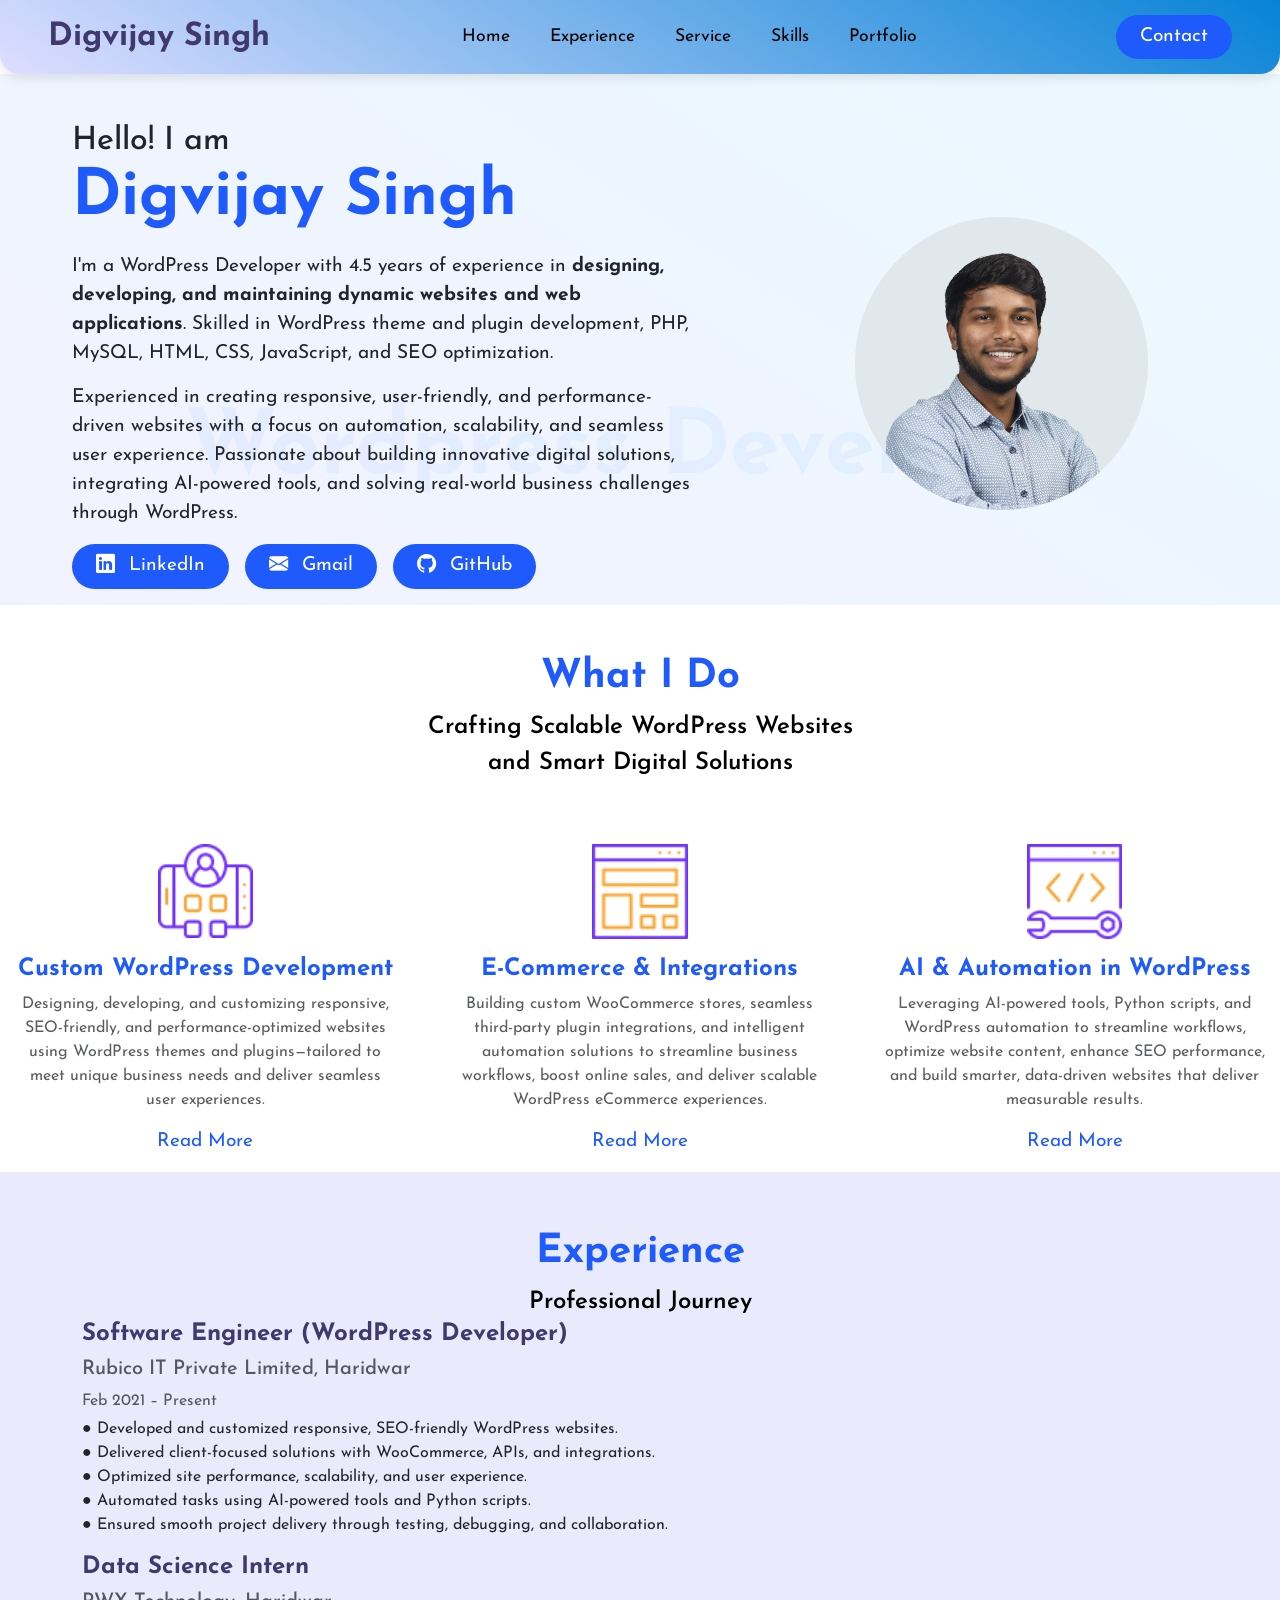
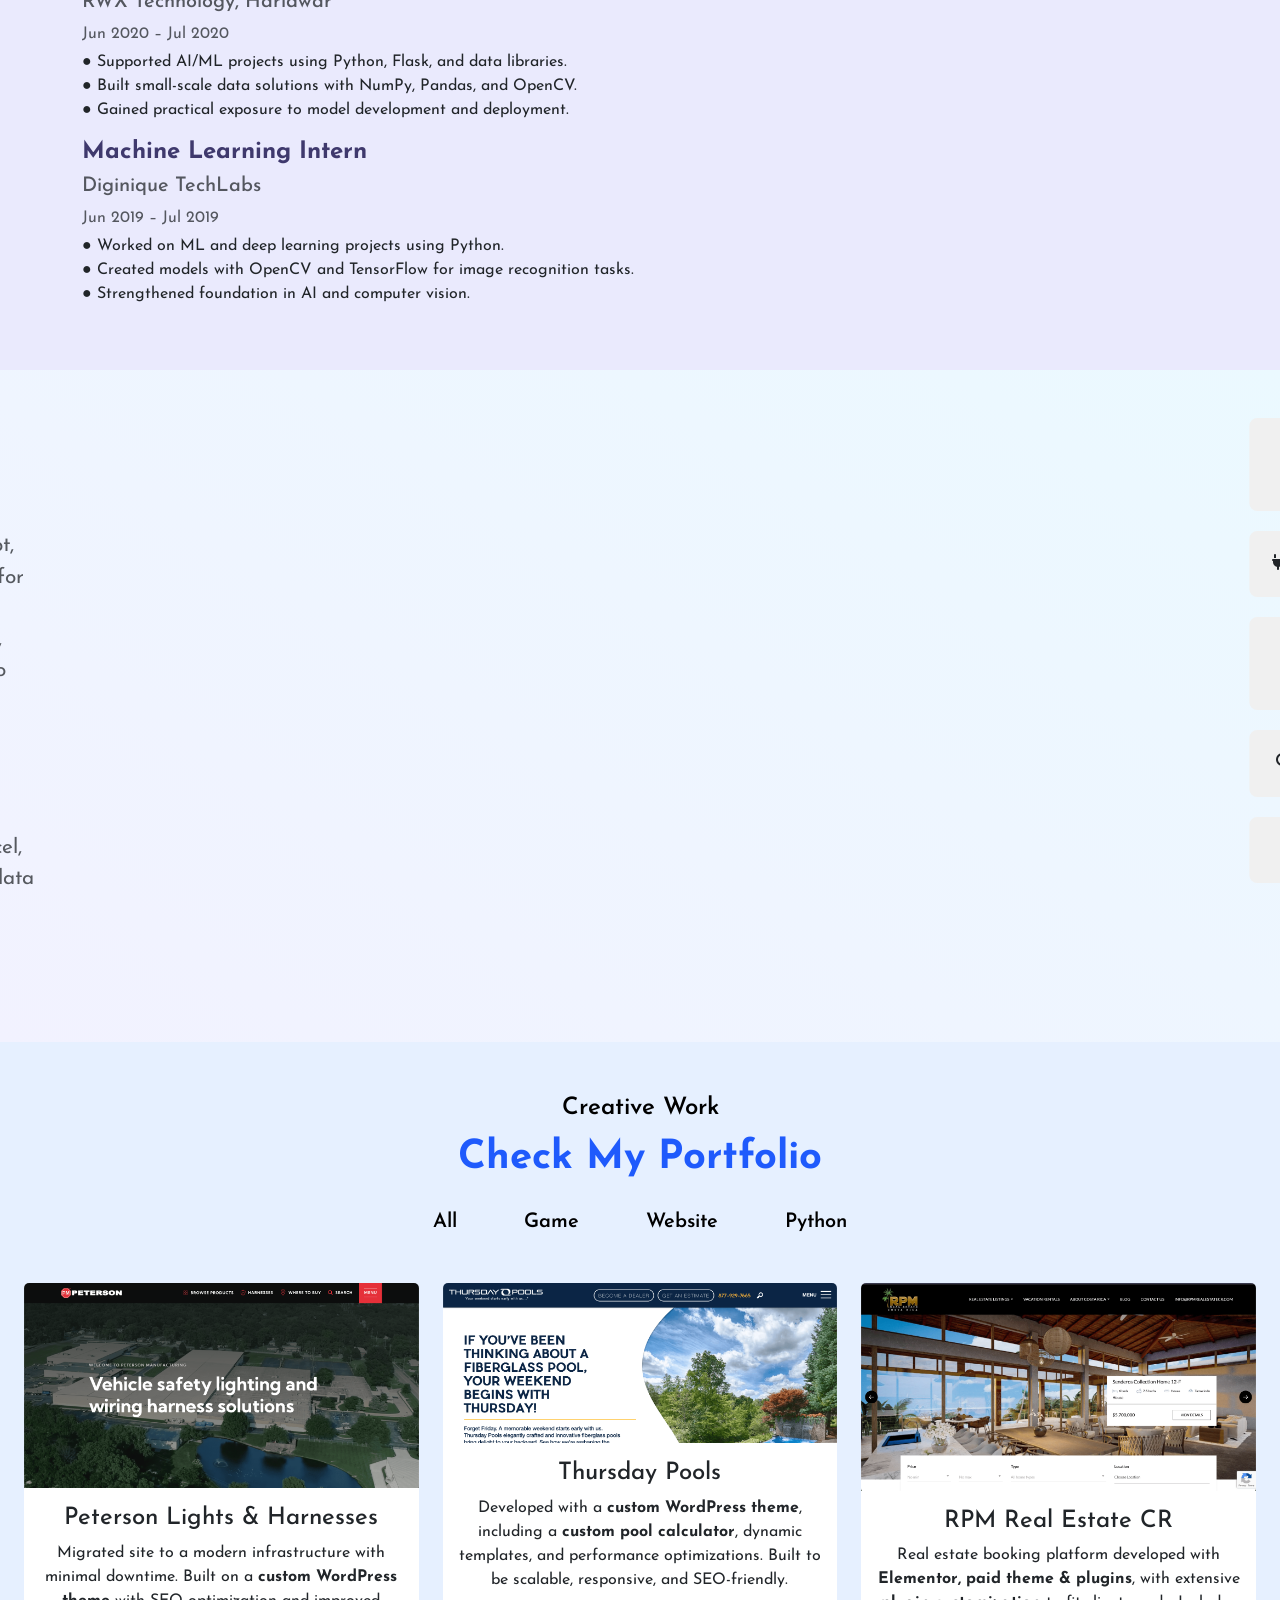
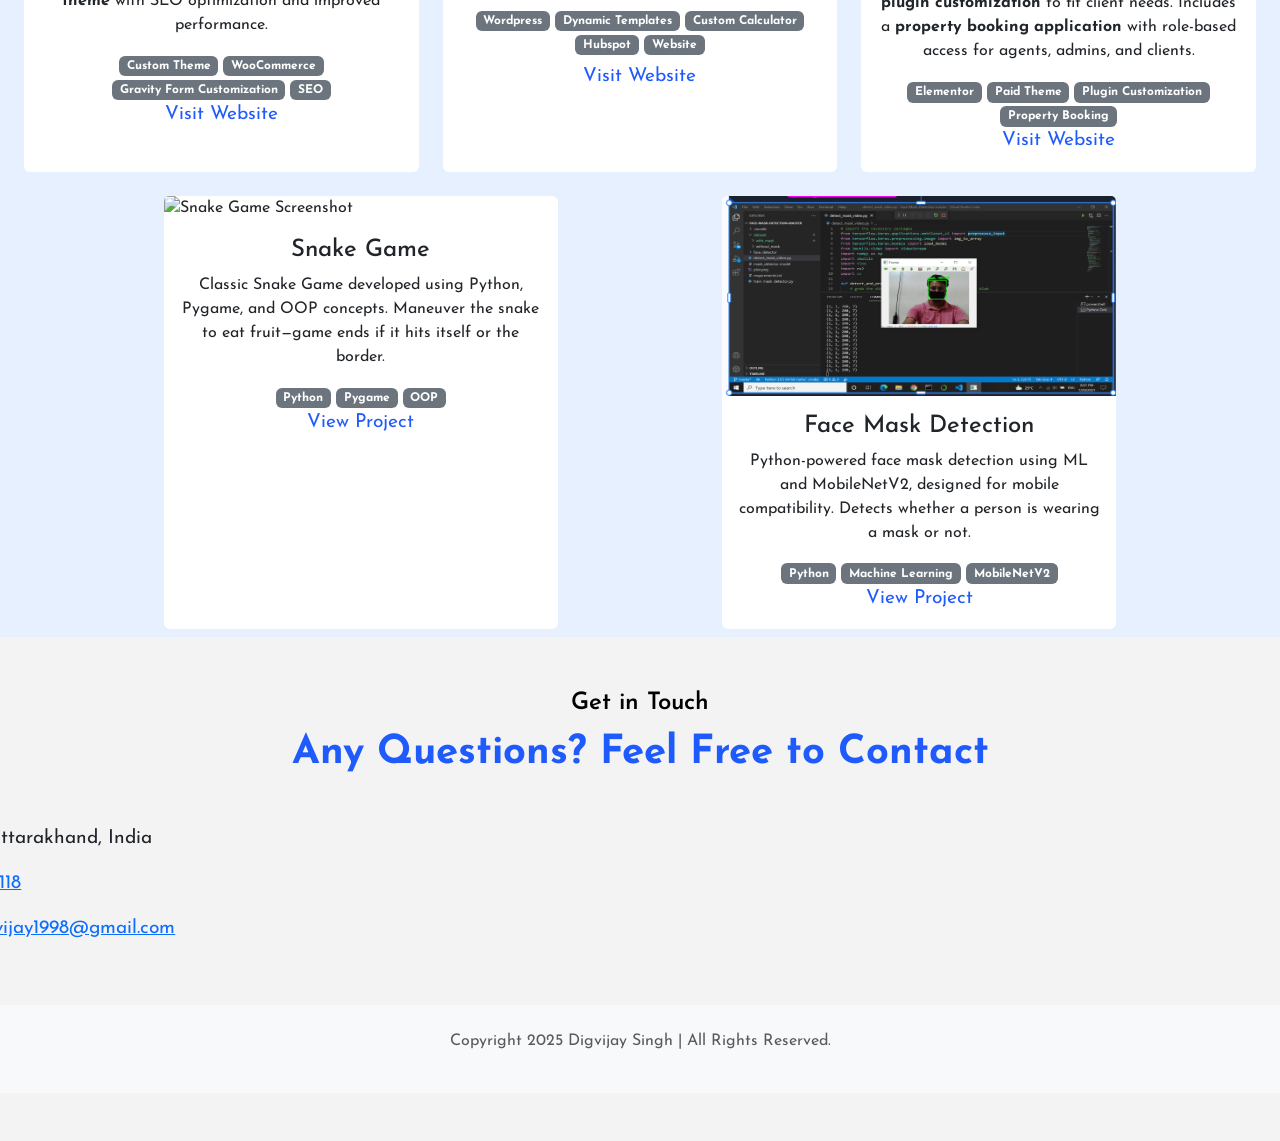
==== index.html @ 60940425 "update the portfolio" ====
<!DOCTYPE html>
<html lang="en">
  <head>
    <meta charset="UTF-8" />
    <meta http-equiv="X-UA-Compatible" content="IE=edge" />
    <meta name="viewport" content="width=device-width, initial-scale=1.0" />
    <title>Personal Portfolio - Digvijay Singh</title>

    <!-- bootstrap css cdn link  -->
    <link
      href="https://cdn.jsdelivr.net/npm/bootstrap@5.2.3/dist/css/bootstrap.min.css"
      rel="stylesheet"
      integrity="sha384-rbsA2VBKQhggwzxH7pPCaAqO46MgnOM80zW1RWuH61DGLwZJEdK2Kadq2F9CUG65"
      crossorigin="anonymous"
    />
    <link rel="stylesheet" href="https://cdnjs.cloudflare.com/ajax/libs/font-awesome/6.4.0/css/all.min.css">


    <!-- custom css file -->
    <link rel="stylesheet" href="css/style.css" />

    <!-- google font link -->
    <link rel="preconnect" href="https://fonts.googleapis.com" />
    <link rel="preconnect" href="https://fonts.gstatic.com" crossorigin />
    <link
      href="https://fonts.googleapis.com/css2?family=Josefin+Sans:wght@300;400;500;600;700&display=swap"
      rel="stylesheet"
    />

    <!-- bootstrap icon cdn link  -->
    <link
      rel="stylesheet"
      href="https://cdn.jsdelivr.net/npm/bootstrap-icons@1.10.4/font/bootstrap-icons.css"
    />

    <!-- for adding animation to website we have use AOS library 
    AOS Library css file cdn link -->
    <link rel="stylesheet" href="https://unpkg.com/aos@next/dist/aos.css" />

    <!-- jquery cdn link  -->
    <script src="https://ajax.googleapis.com/ajax/libs/jquery/3.6.4/jquery.min.js"></script>
  </head>
  <body>
    <!-- navbar starts -->
    <nav id="navbar-top" class="navbar navbar-expand-lg sticky-top rounded-navbar"
    style="background: linear-gradient(33deg, rgba(222, 222, 255, 1) 0%, rgb(7, 131, 214) 100%);
    border-bottom-left-radius: 20px; border-bottom-right-radius: 20px;
    box-shadow: 0 4px 12px rgba(0,0,0,0.1);">
      <div class="container-fluid px-5">
        <a class="navbar-brand fw-bold fs-2" href="#" style="color: #3f396d"
          >Digvijay Singh
          </a
        >
        <button
          class="nav-menu d-md-none"
          type="button"
          data-bs-toggle="collapse"
          data-bs-target="#navbarNav"
        >
          <i class="bi bi-menu-button-fill"></i>
        </button>
        <div
          class="collapse navbar-collapse justify-content-center"
          id="navbarNav"
        >
          <ul class="navbar-nav gap-4" style="font-size: 1.1rem">
            <li class="nav-item">
              <a class="nav-link" aria-current="page" href="#">Home</a>
            </li>
            <li class="nav-item">
              <a class="nav-link" href="#experience">Experience</a>
            </li>
            <li class="nav-item">
              <a class="nav-link" href="#service">Service</a>
            </li>
            <li class="nav-item">
              <a class="nav-link" href="#about">Skills</a>
            </li>
            <li class="nav-item">
              <a class="nav-link" href="#portfolio">Portfolio</a>
            </li>
            
            
          </ul>
        </div>
        <button class="c-btn ms-4 py-2 px-4 rounded-pill d-none d-md-block">  <a href="#contact" style="color: #fff; text-decoration: none;">Contact</a></button>
        

      </div>
    </nav>
    <!-- navbar ends here -->

    
    <!-- home section start  here -->

<section class="home pt-5 pb-0 position-relative" id="home">
  <!-- Watermark -->
  <div class="watermark">Wordpress Developer</div>

  <div class="row justify-content-evenly align-items-center position-relative" style="z-index: 1;">
    
    <!-- LEFT SIDE: TEXT -->
    <div class="col-10 col-md-6 text-center text-md-start" data-aos="fade-right">
      <h2>
        Hello! I am <br /><span class="c-orange">Digvijay Singh</span>
      </h2>
      <p>
        I'm a WordPress Developer with 4.5 years of experience in <b>designing, developing, and maintaining dynamic websites and web applications</b>. Skilled in WordPress theme and plugin development, PHP, MySQL, HTML, CSS, JavaScript, and SEO optimization.
      </p>
      <p>
       Experienced in creating responsive, user-friendly, and performance-driven websites with a focus on automation, scalability, and seamless user experience. Passionate about building innovative digital solutions, integrating AI-powered tools, and solving real-world business challenges through WordPress.
      </p>

      <!-- Buttons: LinkedIn, Gmail, GitHub -->
      <div class="d-flex gap-3 flex-wrap mt-3 mb-3">
        <a href="http://linkedin.com/in/digvijay~singh" target="_blank" class="c-btn h-btn py-2 px-4 rounded-pill" style="text-decoration: none; color: #fff;">
          <i class="bi bi-linkedin me-2"></i> LinkedIn
        </a>
        <a href="mailto:digvijay.digvijay1998@gmail.com" class="c-btn h-btn py-2 px-4 rounded-pill" style="text-decoration: none; color: #fff;">
          <i class="bi bi-envelope-fill me-2"></i> Gmail
        </a>
        <a href="http://github.com/singhdigvijay99" target="_blank" class="c-btn h-btn py-2 px-4 rounded-pill" style="text-decoration: none; color: #fff;">
          <i class="bi bi-github me-2"></i> GitHub
        </a>
      </div>
    </div>

    <!-- RIGHT SIDE: PHOTO -->
    <div class="col-10 col-md-4 text-center" data-aos="fade-left">
      <img src="images/digvijaysingh.jpg" class="img-fluid" alt="Profile Image" style="max-height: 400px;" />
    </div>
    
  </div>
</section>


    <!-- home section ends here -->

    <!-- expertise section starts -->
    <section class="expertise mt-5" id="service" style="scroll-margin-top: 100px;">
      <div class="heading text-center">
        <h3>What I Do</h3>
        <small>
          Crafting Scalable WordPress Websites <br />
          and Smart Digital Solutions 
        </small>
      </div>
      <div class="row justify-content-evenly mt-5">
        <div class="col-10 col-md-4" data-aos="fade-up">
          <div class="service-card">
            <div class="img">
              <img
                src="images/service-icon1.png"
                class="w-25 img-fluid img"
                alt=""
              />
            </div>
            <div class="content mt-3">
              <h4>Custom WordPress Development</h4>
              <p class="text-muted">
               Designing, developing, and customizing responsive, SEO-friendly, and performance-optimized websites using WordPress themes and plugins—tailored to meet unique business needs and deliver seamless user experiences.
              </p>
              <a href="" class="link">Read More</a>
            </div>
          </div>
        </div>
        <div class="col-md-4 col-10" data-aos="fade-up">
          <div class="service-card">
            <div class="img">
              <img
                src="images/service-icon2.png"
                class="w-25 img-fluid img"
                alt=""
              />
            </div>
            <div class="content mt-3">
              <h4>E-Commerce & Integrations</h4>
              <p class="text-muted">
                Building custom WooCommerce stores, seamless third-party plugin integrations, and intelligent automation solutions to streamline business workflows, boost online sales, and deliver scalable WordPress eCommerce experiences.
              </p>
              <a href="" class="link">Read More</a>
            </div>
          </div>
        </div>
        <div class="col-md-4 col-10" data-aos="fade-up">
          <div class="service-card">
            <div class="img">
              <img
                src="images/service-icon3.png"
                class="w-25 img-fluid img"
                alt=""
              />
            </div>
            <div class="content mt-3">
              <h4>AI & Automation in WordPress</h4>
              <p class="text-muted">
               Leveraging AI-powered tools, Python scripts, and WordPress automation to streamline workflows, optimize website content, enhance SEO performance, and build smarter, data-driven websites that deliver measurable results.
              </p>
              <a href="" class="link">Read More</a>
            </div>
          </div>
        </div>
      </div>
    </section>
    <!-- expertise section ends here -->

    <!-- experience section starts -->
<section class="experience py-5" id="experience">
  <div class="heading text-center">
    <h3>Experience</h3>
    <small>Professional Journey</small>
  </div>
  <div class="container" data-aos="fade-right">
      <h4 class="fw-bold" style="color: #3f396d;">Software Engineer (WordPress Developer)</h4>
      <h5 class="text-muted">Rubico IT Private Limited, Haridwar</h5>
      <p class="text-muted mb-1">Feb 2021 – Present</p>
      <p>
        ● Developed and customized responsive, SEO-friendly WordPress websites.<br/>
        ● Delivered client-focused solutions with WooCommerce, APIs, and integrations.<br/>
        ● Optimized site performance, scalability, and user experience.<br/>
        ● Automated tasks using AI-powered tools and Python scripts.<br/>
        ● Ensured smooth project delivery through testing, debugging, and collaboration.
      </p>
  </div>
    <!-- Data Science Internship -->
  <div class="container" data-aos="fade-right">
    <h4 class="fw-bold" style="color: #3f396d;">Data Science Intern</h4>
    <h5 class="text-muted">RWX Technology, Haridwar</h5>
    <p class="text-muted mb-1">Jun 2020 – Jul 2020</p>
    <p>
      ● Supported AI/ML projects using Python, Flask, and data libraries.<br/>
      ● Built small-scale data solutions with NumPy, Pandas, and OpenCV.<br/>
      ● Gained practical exposure to model development and deployment.
    </p>
  </div>

  <!-- Machine Learning Internship -->
  <div class="container" data-aos="fade-right">
    <h4 class="fw-bold" style="color: #3f396d;">Machine Learning Intern</h4>
    <h5 class="text-muted">Diginique TechLabs</h5>
    <p class="text-muted mb-1">Jun 2019 – Jul 2019</p>
    <p>
      ● Worked on ML and deep learning projects using Python.<br/>
      ● Created models with OpenCV and TensorFlow for image recognition tasks.<br/>
      ● Strengthened foundation in AI and computer vision.
    </p>
  </div>

  
</section>
<!-- experience section ends -->


    <!-- skill section starts -->
<section class="skill pt-5" id="about">

  <style>
    .skill-box {
      background-color: #f0f0f0;
      border-radius: 8px;
      padding: 20px;
      text-align: center;
      margin-bottom: 20px;
      transition: 0.3s ease-in-out;
      cursor: pointer;
    }
    .skill-box:hover {
      background-color: #3f396d;
      color: #fff;
      transform: scale(1.05);
    }
    .skill-text {
      font-weight: 600;
      font-size: 1.1rem;
    }
  </style>
  <div class="row justify-content-evenly align-items-center flex-row-reverse">
    <div class="col-10 col-md-5 skill-with-progress" data-aos="slide-left">
      <div class="row justify-content-evenly">
        <div class="col-10 col-md-5 skill-box">
          <i class="fab fa-wordpress skill-icon"></i> <span class="skill-text">WordPress Development</span>
        </div>
        <div class="col-10 col-md-5 skill-box">
          <i class="fas fa-paint-brush skill-icon"></i> <span class="skill-text">Custom Theme Development</span>
        </div>
        <div class="col-10 col-md-5 skill-box">
          <i class="fas fa-plug skill-icon"></i> <span class="skill-text">Plugin Development</span>
        </div>
        <div class="col-10 col-md-5 skill-box">
          <i class="fas fa-shopping-cart skill-icon"></i> <span class="skill-text">WooCommerce</span>
        </div>
        <div class="col-10 col-md-5 skill-box">
          <i class="fas fa-cogs skill-icon"></i> <span class="skill-text">ACF (Advanced Custom Fields)</span>
        </div>
        <div class="col-10 col-md-5 skill-box">
          <i class="fas fa-link skill-icon"></i> <span class="skill-text">REST API Integrations</span>
        </div>
        <div class="col-10 col-md-5 skill-box">
          <i class="fas fa-search skill-icon"></i> <span class="skill-text">SEO Optimization</span>
        </div>
        <div class="col-10 col-md-5 skill-box">
          <i class="fas fa-database skill-icon"></i> <span class="skill-text">PHP & MySQL</span>
        </div>
        <div class="col-10 col-md-5 skill-box">
          <i class="fab fa-python skill-icon"></i> <span class="skill-text">Python</span>
        </div>
        <div class="col-10 col-md-5 skill-box">
          <i class="fas fa-chart-line skill-icon"></i> <span class="skill-text">Figma, Canva</span>
        </div>
        <div class="col-10 col-md-5 skill-box">
          <i class="fas fa-pencil-ruler skill-icon"></i> <span class="skill-text">Data Analytics (Pandas, NumPy, Excel, Matplotlib)</span>
        </div>
      </div>
    </div>

    <div class="col-10 col-md-5 skill-detail" data-aos="slide-right">
      <div class="heading mt-5 mt-md-3">
        <h3>My Skills</h3>
        <small>Core WordPress Development</small>
        <p class="text-muted">
          Experienced in WordPress, PHP, MySQL, JavaScript, WooCommerce, and Custom Theme Development for building scalable, responsive, and SEO-friendly websites. Skilled in Advanced Custom Fields (ACF), REST API integrations, and plugin customization to deliver tailored client solutions.
        </p>
        <small>Python & Data Analytics</small>
        <p class="text-muted">
           Have good knowledge of Python with practical exposure from internships and projects. Currently learning Data Analytics using Pandas, NumPy, Excel, and Matplotlib, with growing interest in applying data insights to digital solutions.
        </p>
        <button class="c-btn h-btn mt-3 py-3 px-5 rounded-pill" style="margin-bottom: 20px;">
          <a
            href="resume.pdf"
            download="Digvijay_Singh_Resume"
            style="text-decoration: none; color: #fff;"
            >Download CV</a
          >
        </button>
      </div>
    </div>
  </div>
</section>
<!-- skill section end here -->



    <!-- portfolio section starts here -->
    <section class="portfolio" id="portfolio" style="scroll-margin-top: 100px;">

      <div class="heading text-center pt-5">
        <small>Creative Work</small>
        <h3>Check My Portfolio</h3>
      </div>

      <div id="myBtnContainer" class="text-center mt-4">
        <!-- here we will create custom attribute using data- for filtering -->
        <button class="filter-item" data-filter="all">All</button>
        <button class="filter-item" data-filter="game">Game</button>
        <button class="filter-item" data-filter="website">Website</button>
        <button class="filter-item" data-filter="python">Python</button>
      </div>
      <div class="portfolio-body">
        <div class="row justify-content-evenly px-4">
          <div class="post col-md-4 website col-10 mt-3 mt-md-0" data-aos="fade-up">
            <div class="card">
              <img src="images/peterson.png" class="card-img-top" alt="Peterson Lights & Harnesses" />
              <div class="card-body text-center">
                <h4 class="card-title">Peterson Lights & Harnesses</h4>
                <p class="card-text">Migrated site to a modern infrastructure with minimal downtime. Built on a <strong>custom WordPress theme</strong> with SEO optimization and improved performance.</p>
                <span class="badge bg-secondary">Custom Theme</span>
                <span class="badge bg-secondary">WooCommerce</span>
                <span class="badge bg-secondary">Gravity Form Customization</span>
                <span class="badge bg-secondary">SEO</span><br />
                <a href="https://petersonlightsandharnesses.com/" target="_blank" class="read-more-btn link">Visit Website</a>
              </div>
            </div>
          </div>
          <div class="post col-md-4 website all col-10 mt-3 mt-md-0" data-aos="fade-up">
            <div class="card">
              <img
                src="images/thursdaypools.png"
                class="card-img-top"
                alt="..."
              />
              <div class="card-body text-center">
                <h4 class="card-title">Thursday Pools</h4>
                <p class="card-text">  Developed with a <strong>custom WordPress theme</strong>, including a 
                <strong>custom pool calculator</strong>, dynamic templates, and performance optimizations. 
                Built to be scalable, responsive, and SEO-friendly.</p>
                <span class="badge bg-secondary badge-pill">Wordpress</span>
                <span class="badge bg-secondary badge-pill">Dynamic Templates</span>
                <span class="badge bg-secondary badge-pill">Custom Calculator</span>
                <span class="badge bg-secondary badge-pill">Hubspot</span>
                <span class="badge bg-secondary badge-pill mb-2">Website</span><br />
                <a href="https://thursdaypools.com/" target="_blank" class="read-more-btn link">Visit Website</a>
              </div>
            </div>
          </div>
          
          <div class="post col-md-4 website col-10 mt-3 mt-md-0" data-aos="fade-up">
            <div class="card">
              <img src="./images/rpm.png" class="card-img-top" alt="RPM Real Estate CR" />
              <div class="card-body text-center">
                <h4 class="card-title">RPM Real Estate CR</h4>
                <p class="card-text">
                  Real estate booking platform developed with <strong>Elementor, paid theme & plugins</strong>, 
                  with extensive <strong>plugin customization</strong> to fit client needs. 
                  Includes a <strong>property booking application</strong> with role-based access for agents, admins, and clients.
                </p>
                <span class="badge bg-secondary">Elementor</span>
                <span class="badge bg-secondary">Paid Theme</span>
                <span class="badge bg-secondary">Plugin Customization</span>
                <span class="badge bg-secondary">Property Booking</span><br />
                <a href="https://rpmrealestatecr.com/" target="_blank" class="read-more-btn link">Visit Website</a>
              </div>
            </div>
          </div>
        </div>
        <div class="row justify-content-evenly mt-4 px-4">
          <!-- Snake Game -->
          <div class="post col-md-4 game python col-10 mt-3 mt-md-0 mb-2" data-aos="fade-up">
            <div class="card">
              <img src="https://user-images.githubusercontent.com/760933/95654304-993aa000-0ad5-11eb-8bc7-b7bc9820eb5e.gif" class="card-img-top" alt="Snake Game Screenshot" />
              <div class="card-body text-center">
                <h4 class="card-title">Snake Game</h4>
                <p class="card-text">
                  Classic Snake Game developed using Python, Pygame, and OOP concepts. Maneuver the snake to eat fruit—game ends if it hits itself or the border.
                </p>
                <span class="badge bg-secondary">Python</span>
                <span class="badge bg-secondary">Pygame</span>
                <span class="badge bg-secondary">OOP</span><br />
                <a href="https://github.com/singhdigvijay99/SnakegamePython/" target="_blank" class="read-more-btn link">View Project</a>
              </div>
            </div>
          </div>

          <!-- Face Mask Detection -->
          <div class="post col-md-4 python col-10 mt-3 mt-md-0 mb-2" data-aos="fade-up">
            <div class="card">
              <img src="./images/face-mask-detection.png" class="card-img-top" alt="Face Mask Detection Screenshot" />
              <div class="card-body text-center">
                <h4 class="card-title">Face Mask Detection</h4>
                <p class="card-text">
                  Python-powered face mask detection using ML and MobileNetV2, designed for mobile compatibility. Detects whether a person is wearing a mask or not.
                </p>
                <span class="badge bg-secondary">Python</span>
                <span class="badge bg-secondary">Machine Learning</span>
                <span class="badge bg-secondary">MobileNetV2</span><br />
                <a href="https://github.com/singhdigvijay99/face-mask-detection" target="_blank" class="read-more-btn link">View Project</a>
              </div>
            </div>
          </div>
        </div>
      </div>
      
    </section>
    <!-- portfolio section ends here -->

    <!-- contact section starts -->
    <section class="contact py-5" id="contact">
      <div class="heading text-center">
        <small>Get in Touch</small>
        <h3>Any Questions? Feel Free to Contact</h3>
      </div>
      <div class="row justify-content-evenly mt-5">
        <div class="col-md-5 col-10 contact-details" data-aos="slide-right">
          <div class="row justify-content-evenly">
            <div class="col-1">
              <i class="bi bi-geo-alt-fill"></i>
            </div>
            <div class="col-11">
              <p>Dehradun,Uttarakhand, India</p>
            </div>
          </div>
          <div class="row justify-content-evenly">
            <div class="col-1">
              <i class="bi bi-telephone-fill"></i>
            </div>
            <div class="col-11">
              <p><a href="tel:7454940118">+91-7454940118</a></p>
            </div>
          </div>
          <div class="row justify-content-evenly">
            <div class="col-1">
              <i class="bi bi-send-fill"></i>
            </div>
            <div class="col-11">
              <p><a href="mailto:digvijay.digvijay1998@gmail.com">digvijay.digvijay1998@gmail.com</a></p>
            </div>
          </div>
          <div class="row justify-content-evenly">
            <div class="col-1">
              <i class="bi bi-globe-americas"></i>
            </div>
            <div class="col-11">
              <p><a href="https://singhdigvijay99.github.io/portfolio/" class="link">Website</a></p>
            </div>
          </div>
        </div>
      
  
    <!-- contact section ends here -->

  
    <!-- footer section starts  -->
    <footer class="text-center text-muted py-4" style="background-color: #f8f9fa;">
      <p>Copyright 2025 Digvijay Singh | All Rights Reserved.</p>
    </footer>
    <!-- footer section ends here -->

      <!-- bootstrap javascript cdn link  -->
    <script
      src="https://cdn.jsdelivr.net/npm/bootstrap@5.2.3/dist/js/bootstrap.bundle.min.js"
      integrity="sha384-kenU1KFdBIe4zVF0s0G1M5b4hcpxyD9F7jL+jjXkk+Q2h455rYXK/7HAuoJl+0I4"
      crossorigin="anonymous"
    ></script>

    <!-- AOS library javascript link  -->
    <script src="https://unpkg.com/aos@next/dist/aos.js"></script>
    <script>
      // initializing AOS library
      AOS.init({
        duration: 1000,
        offset: 50,
      });
    </script>
    <!-- custom js file linking -->
    <script src="js/script.js"></script>
    
  </body>
</html>
---- css/style.css ----
/* appling google font over the website  */
body{
    font-family: 'Josefin Sans', sans-serif;
    font-weight: 400;
}
/* styling menu icon */
.nav-menu{
    border: none;
    background-color: #fff;
    font-size: 1.5rem;
    color: #1f5afc;
}
/* styling navbar links  */
.navbar-nav a{
    color: black;
    position: relative;
}
.navbar-nav a:hover{
    color: #1f5afc;
}
.navbar-nav a:after {    
    background: none repeat scroll 0 0 transparent;
    bottom: 0;
    content: "";
    display: block;
    height: 2px;
    left: 50%;
    top: 35px;
    position: absolute;
    background: #1f5afc;
    transition: width 0.3s ease 0s, left 0.3s ease 0s;
    width: 0;
  }
.navbar-nav a:hover:after { 
    width: 100%; 
    left: 0; 
  }
  /* styling contact btn  */
.c-btn{
    border: none;
    background: #1f5afc;
    color: #fff;
    font-size: 1.2rem;
}
/* styling home section starts */
.home {
  background: linear-gradient(33deg, rgba(242,242,255,1) 0%, rgba(235,249,255,1) 100%);
  padding: 30px 0px 10px 0px;
}
.home img {
  animation: floatimg 4s ease-in-out infinite;
  max-height: 400px; /* control image size */
  object-fit: contain;
}

.c-orange{
    color: #1f5afc;
    font-weight: 700;
    font-size: 4rem;
}
.home p{
    width: fit-content;
    margin-top: 1rem;
    font-size: 1.2rem;
}
.h-btn:hover{
    background: #1f5afc;
    color: #fff;
    transform: translateY(-20px);
    transition-duration: 1s;
}
.link{
    text-decoration: none;
    font-size: 1.2rem;
    color: #1f5afc;
    position: relative;
}
.link::after{
    content: '';
    position: absolute;
    width: 100%;
    transform: scaleX(0);
    height: 2px;
    bottom: 0;
    left: 0;
    top: 20px;
    background-color: #1f5afc;
    transform-origin: bottom right;
    transition: transform 0.25s ease-out;
}
.link:hover{
    color: #1f5afc;
}
.link:hover::after{
    transform: scaleX(1);
    transform-origin: bottom left;
}
/* adding animation to home section image  */
.home img{
    animation: floatimg 4s ease-in-out infinite;
}

@keyframes floatimg {
    0%{
        transform: translateX(0);
    }
    50%{
        transform: translateX(-24px);
    }
    100%{
        transform: translateX(0);
    }
}

/* expertise section starts */
.heading small{
    color: black;
    font-size: 1.5rem;
    font-weight: 600;
}
.heading h3{
    margin-top: 0.5rem;
    color: #1f5afc;
    font-size: 2.5rem;
    font-weight: 700;
}
.expertise h4{
    color: #1f5afc;
    font-weight: 700;
}
.expertise a{
    text-decoration: none;
    color: #1f5afc;
}
.expertise a:hover{
    color: #1f5afc;
}
.expertise .service-card{
    text-align: center;
    padding: 15px 15px;
    border-radius: 0.7rem;
    display: flex; /* new */
    flex-direction: column; /* new */
    justify-content: space-between; /* new */
    height: 100%; /* new */
}

/* skill section starts */
.skill {
    background: linear-gradient(33deg, rgba(242,242,255,1) 0%, rgba(235,249,255,1) 100%);
}
.progress-card{
    padding: 12% 10% 10% 15%;
    background-color: #fff;
    text-align: center;
    border-radius: 10%;
    display: flex; /* new */
    flex-direction: column; /* new */
    justify-content: space-between; /* new */
    height: 100%; /* new */
}
.progress-card:hover{
    transform: scale(1.1,1.1);
    transition-duration: 0.6s;
}
.circular-progress{
    position: relative;
    height: 130px;
    width: 130px;
    border-radius: 50%;
    background: conic-gradient(#1f5afc 3.6deg, #ededed 0deg);
    display: flex;
    align-items: center;
    justify-content: center;
}
.circular-progress::before{
    content: "";
    position: absolute;
    height: 120px;
    width: 120px;
    border-radius: 50%;
    background-color: #fff;
}
.progress-value{
    position: relative;
    font-size: 1.5rem;
    font-weight: 600;
}
.html-progress{
    color: #1f5afc;
}
.javascript-progress{
    color: #1f5afc;
}
.php-progress{
    color: #20c997;
}
.reactjs-progress{
    color: #1f5afc;
}
.text{
    font-size: 1.2rem;
    font-weight: 500;
}
.heading p{
    font-size: 1.3rem;
}

/* portfolio section starts */
#myBtnContainer{
    margin-bottom: 45px;
}
#myBtnContainer button{
  border: none;
  color: black;
  background: transparent;
  font-size: 20px;
  font-weight: 600;
  cursor: pointer;   
  display: inline-block;
  margin: 0 25px;
}
#myBtnContainer button:hover{
    color: #1f5afc;
}

#myBtnContainer button:focus{
    outline: none;
}
.post .content h4{
    font-size: 1rem;
    font-weight: 700;
}
.post .card{
    border: none;
    display: flex; /* new */
    flex-direction: column; /* new */
    justify-content: space-between; /* new */
    height: 100%; /* new */
}

/* testimonial section starts */


/* contact section starts */
.contact{
    background-color: #f3f3f3;
}
.contact-details i{
    font-size: 1.5rem;
    color: #1f5afc;
}
.contact-details p{
    font-size: 1.2rem;
    margin-left: 1rem;
}
.contact-form .form-control:focus{
    box-shadow: none;
    border: 1px solid #1f5afc;
}
.contact-form .form-control{
    padding: 10px 10px;
    width: 80%;
}

/* footer section starts */
footer{
    background-color: #211e39;
}

footer .link-group a{
    margin-left: 10px;
    margin-right: 10px;
    text-decoration: none;
    color: #6c757d;
    font-size: 1.1rem;
    margin-top: 1rem;
}
footer .link-group a:hover{
    color: #1f5afc;
}
.social-links button{
    border: none;
    margin-right: 1rem;
    font-size: 1.2rem;
    background-color: #fff;
    padding: 14px 15px 10px 15px;
}
.social-links .dribble{
    color: #f33a7e;
}
.social-links button:hover{
    color: #fff;
    transform: translateY(-20px);
    transition-duration: 1s;
}
.social-links .dribble:hover{
    background-color: #f33a7e;
}
.social-links .whatsapp{
    color: #25D366;
}
.social-links .whatsapp:hover{
    background-color: #25D366;
}
.social-links .behance{
    color: #255afc;
}
.social-links .behance:hover{
    background-color: #255afc;
}

/* styling back to top button */

body {
  overflow-x: hidden;
}
#about {
  scroll-margin-top: 100px; /* Adjust this value if needed */
}
.custom-navbar {
  background-color: #1f5afc;
}
.experience {
  background-color: #eaeafd; /* You can change this shade */
}
/* Light backgrounds for key sections */

.portfolio {
  background-color: #e6f0ff; /* Light sky blue */
}
html {
  scroll-padding-top: 70px;
}

.watermark {
  position: fixed;
  top: 50%;
  left: 50%;
  transform: translate(-50%, -50%);
  font-size: 90px;
  color: rgba(0, 123, 255, 0.05); /* Light blue for watermark effect */
  font-weight: bold;
  white-space: nowrap;
  pointer-events: none;
  z-index: 0;
  user-select: none;
}

/* =========================
   Responsive Adjustments
========================= */
@media (max-width: 991px) {
  .post .card,
  .expertise .service-card,
  .progress-card {
    height: auto;
  }
}

@media (max-width: 576px) {
  .post .card,
  .expertise .service-card,
  .progress-card {
    height: auto;
  }
}
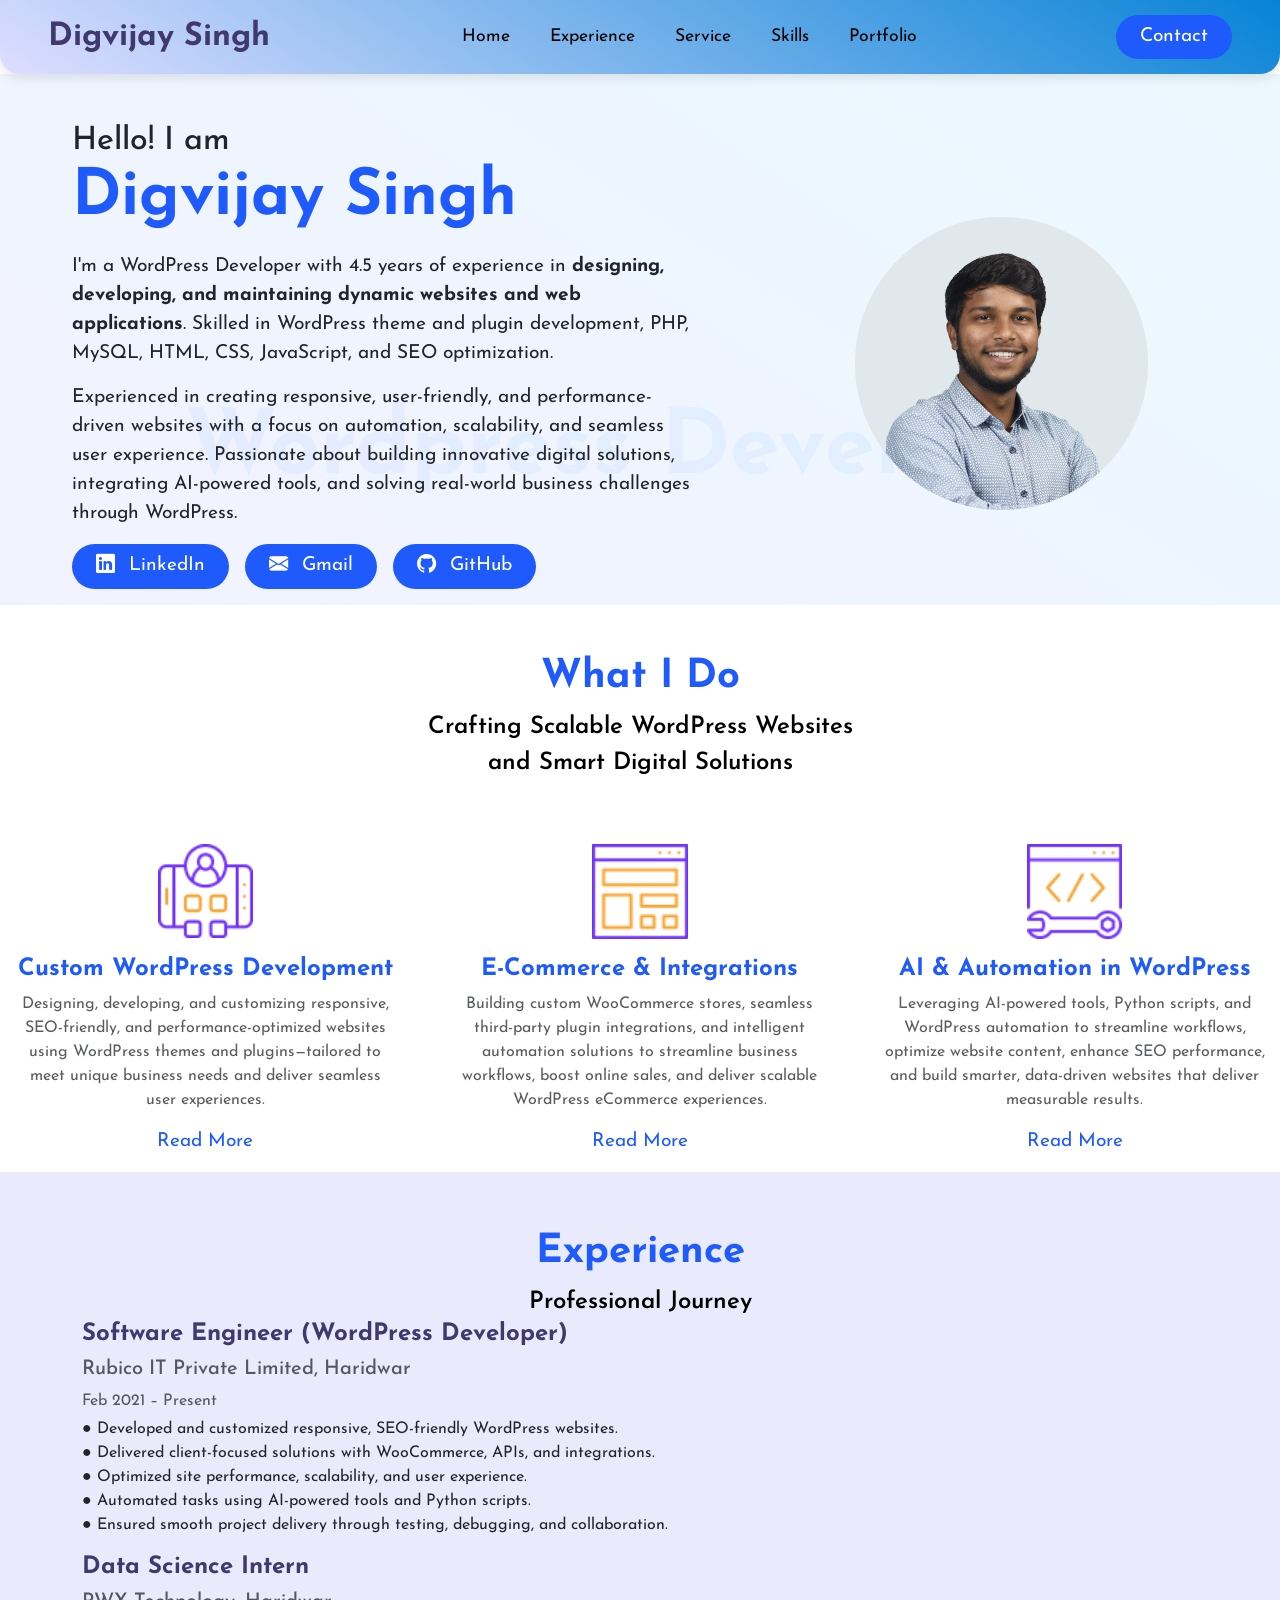
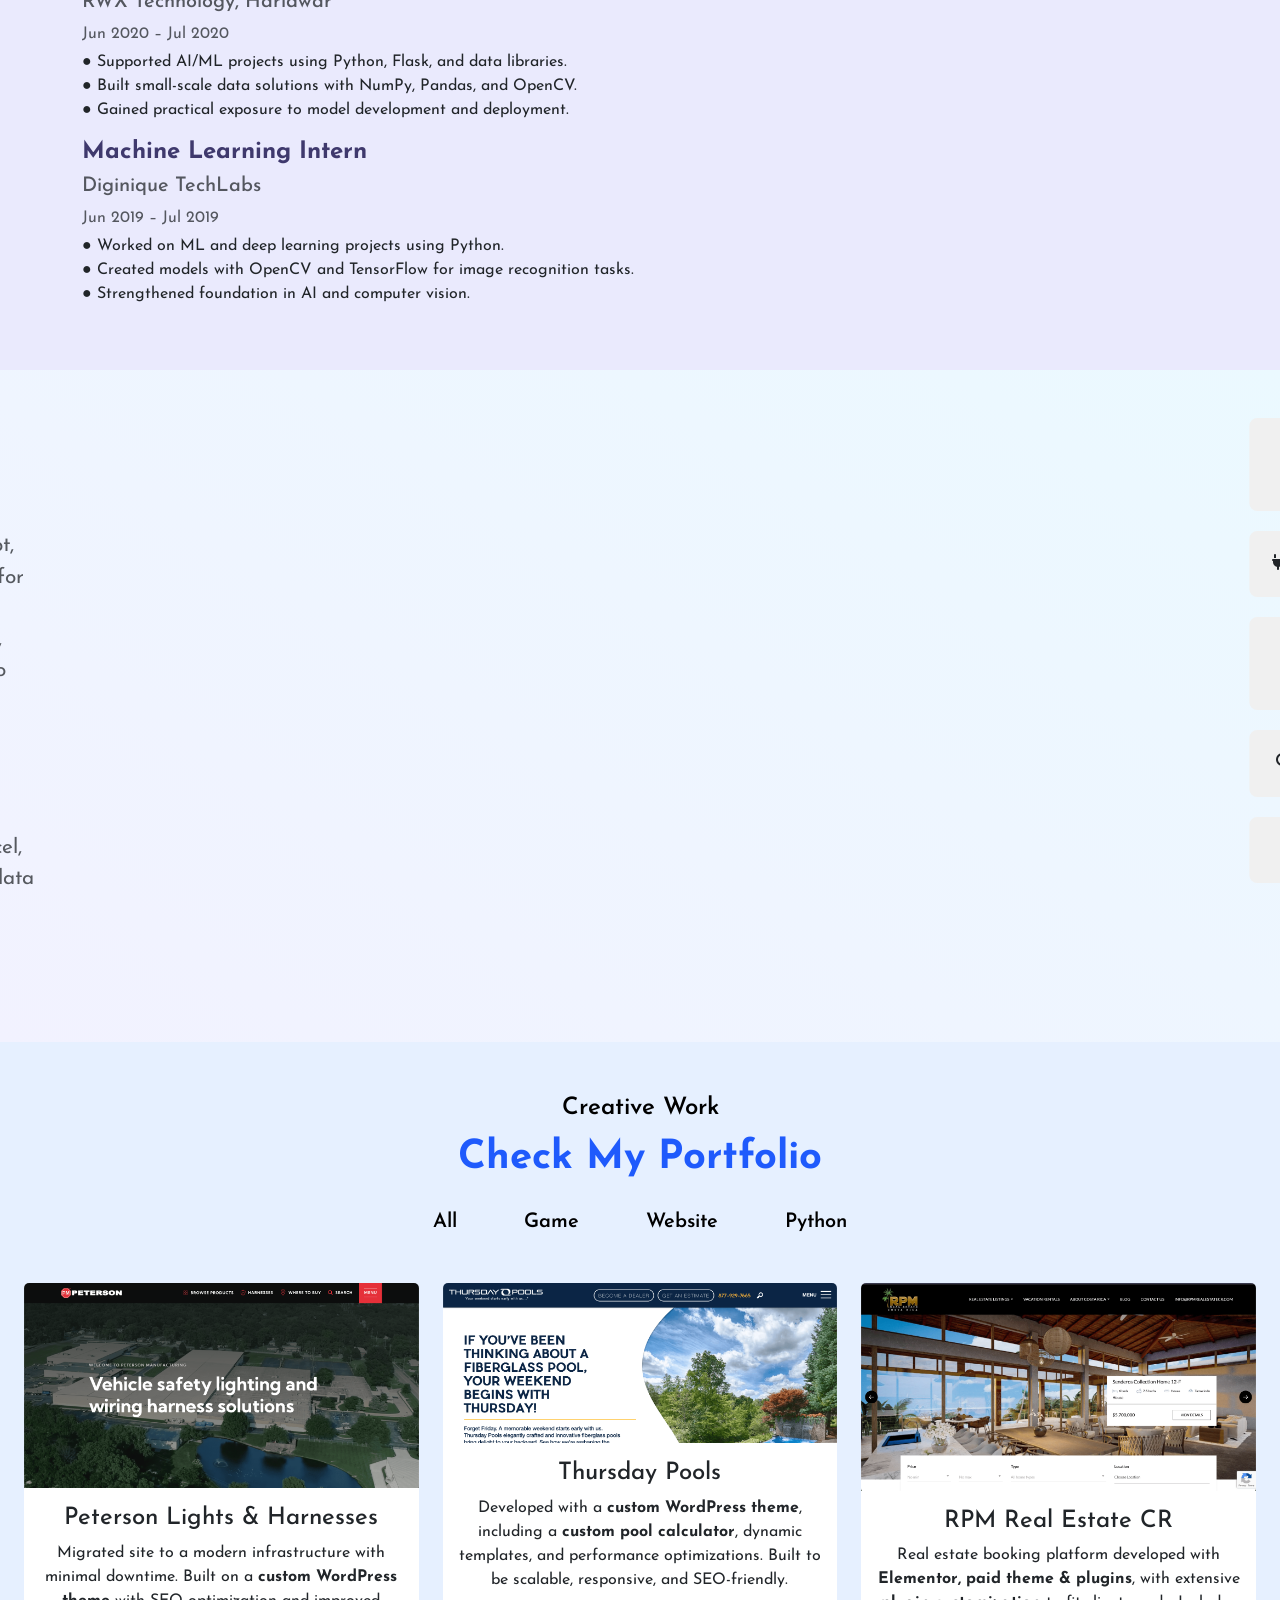
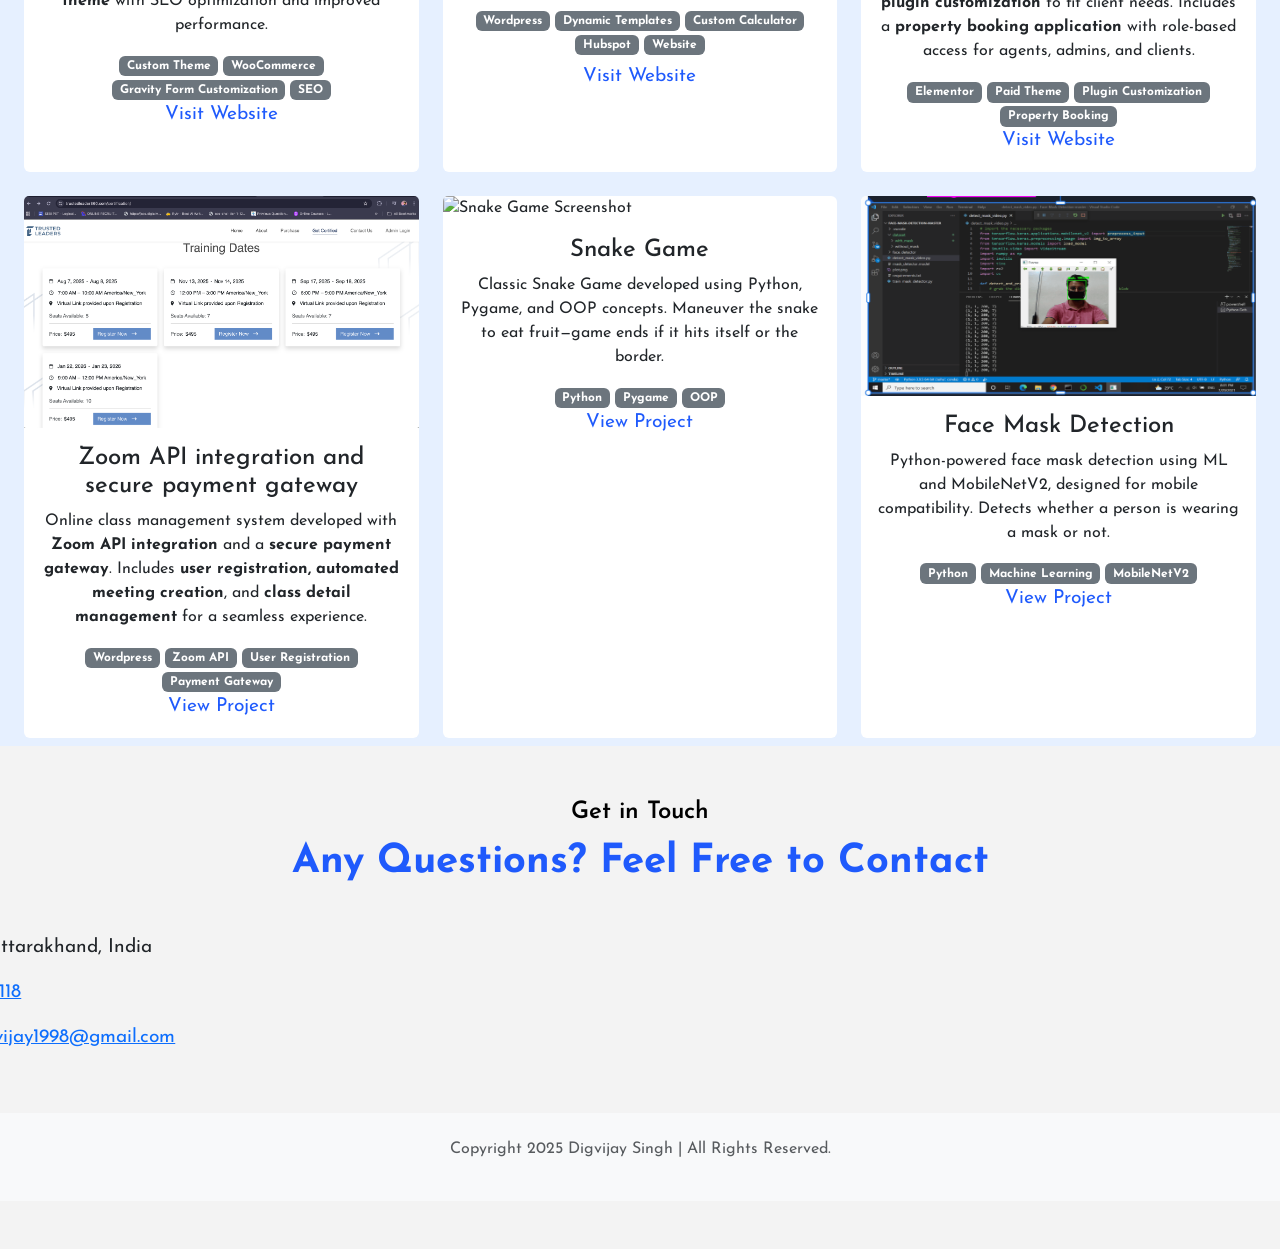
==== commit 3efe9852: "add new project" ====
--- a/index.html
+++ b/index.html
@@ -416,6 +416,27 @@
           <!-- Snake Game -->
           <div class="post col-md-4 game python col-10 mt-3 mt-md-0 mb-2" data-aos="fade-up">
             <div class="card">
+              <img src="./images/trustedleader.png" class="card-img-top" alt="Snake Game Screenshot" />
+              <div class="card-body text-center">
+                <h4 class="card-title">Zoom API integration and secure payment gateway</h4>
+                <p class="card-text">
+                  Online class management system developed with <strong>Zoom API integration</strong> 
+                  and a <strong>secure payment gateway</strong>. 
+                  Includes <strong>user registration, automated meeting creation</strong>, 
+                  and <strong>class detail management</strong> for a seamless experience.
+                </p>
+                <span class="badge bg-secondary">Wordpress</span>
+                <span class="badge bg-secondary">Zoom API</span>
+                <span class="badge bg-secondary">User Registration</span>
+                <span class="badge bg-secondary">Payment Gateway</span><br />
+                <a href="https://trustedleader360.com/certification/" target="_blank" class="read-more-btn link">View Project</a>
+              </div>
+            </div>
+          </div>
+
+          <!-- Snake Game -->
+          <div class="post col-md-4 game python col-10 mt-3 mt-md-0 mb-2" data-aos="fade-up">
+            <div class="card">
               <img src="https://user-images.githubusercontent.com/760933/95654304-993aa000-0ad5-11eb-8bc7-b7bc9820eb5e.gif" class="card-img-top" alt="Snake Game Screenshot" />
               <div class="card-body text-center">
                 <h4 class="card-title">Snake Game</h4>
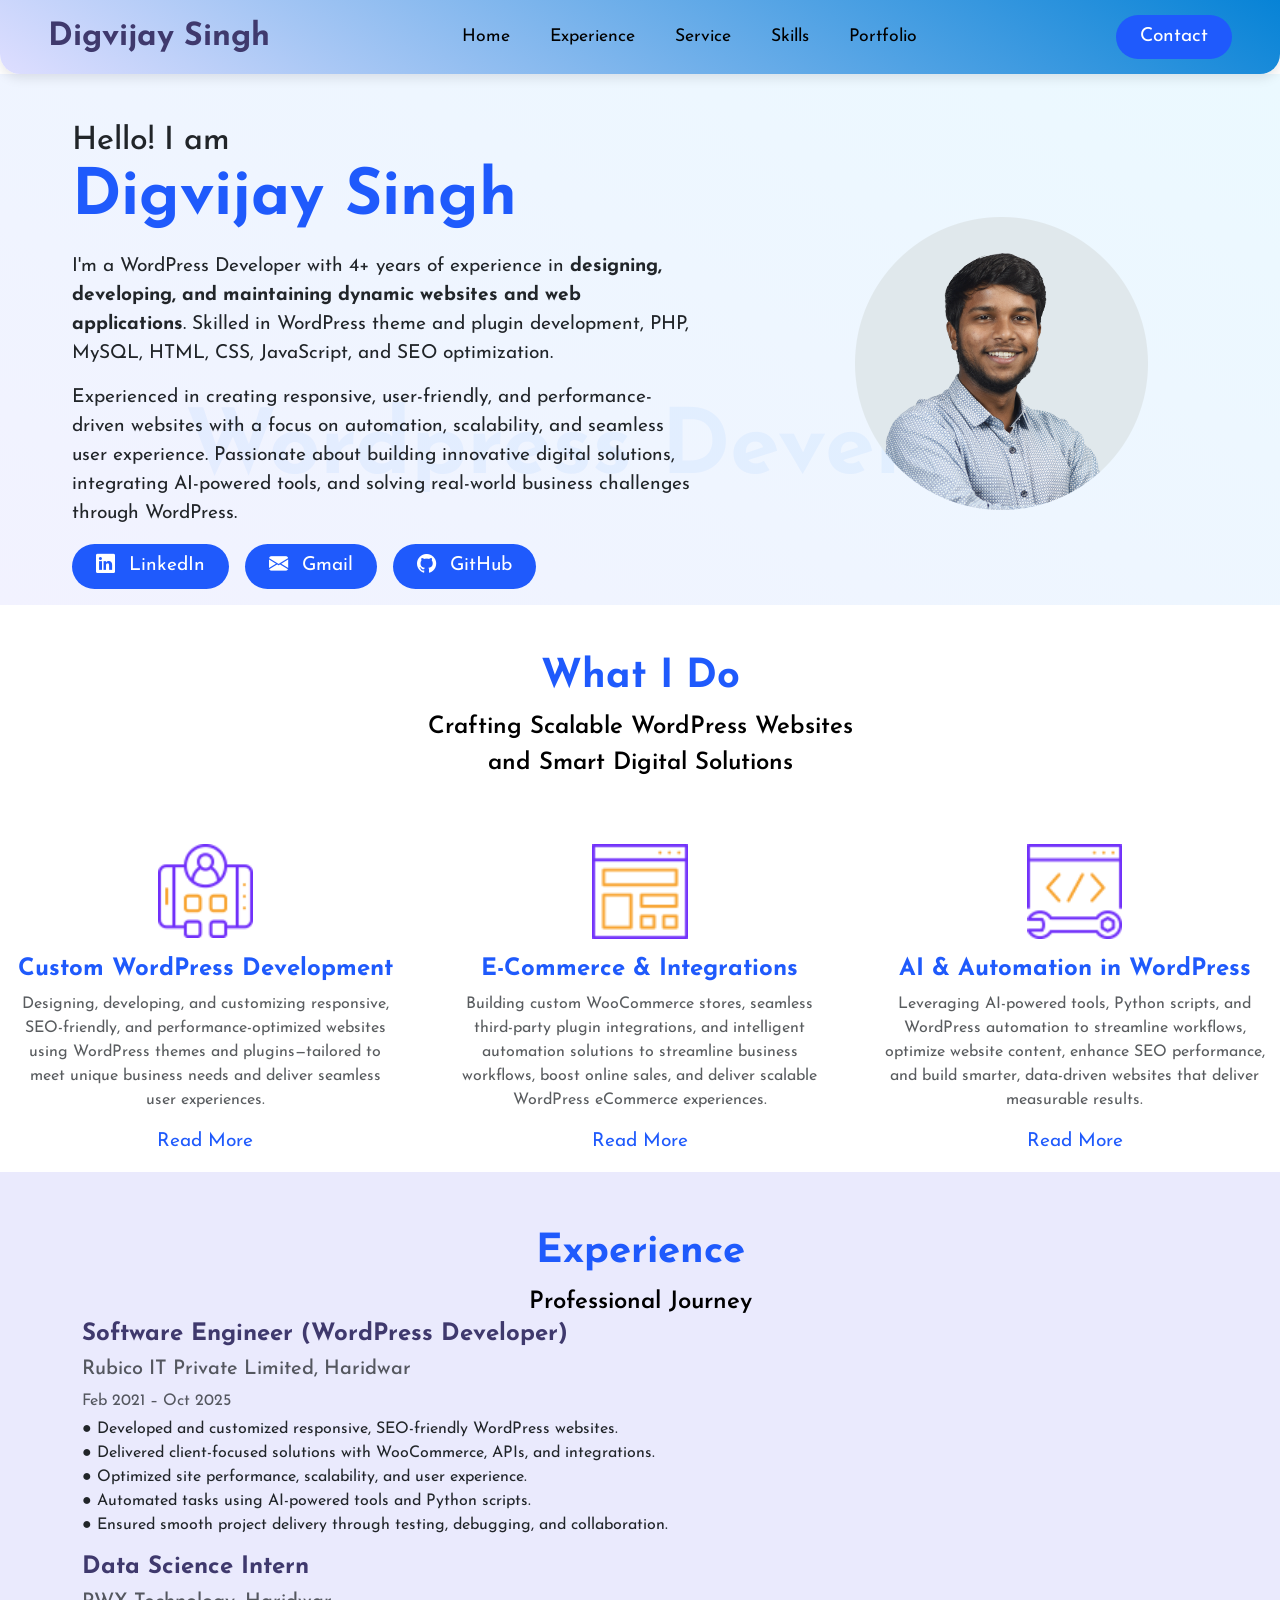
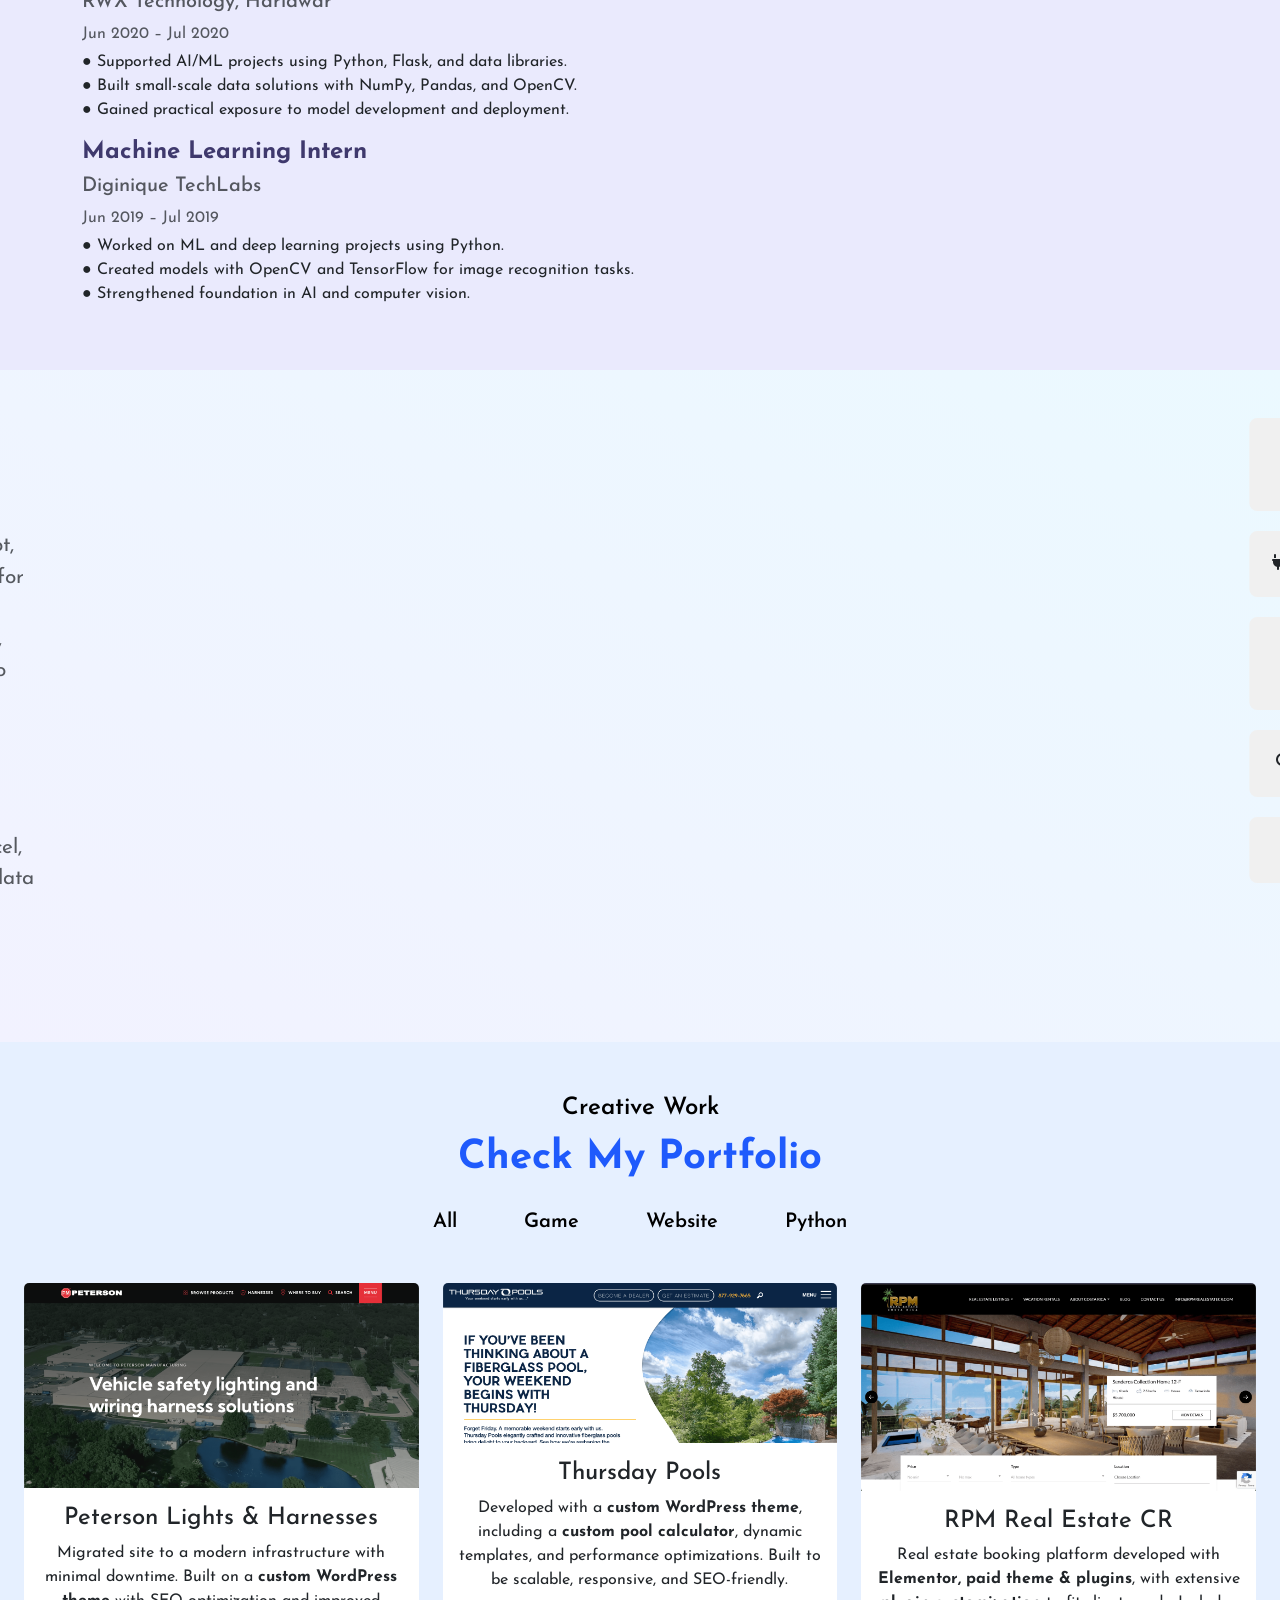
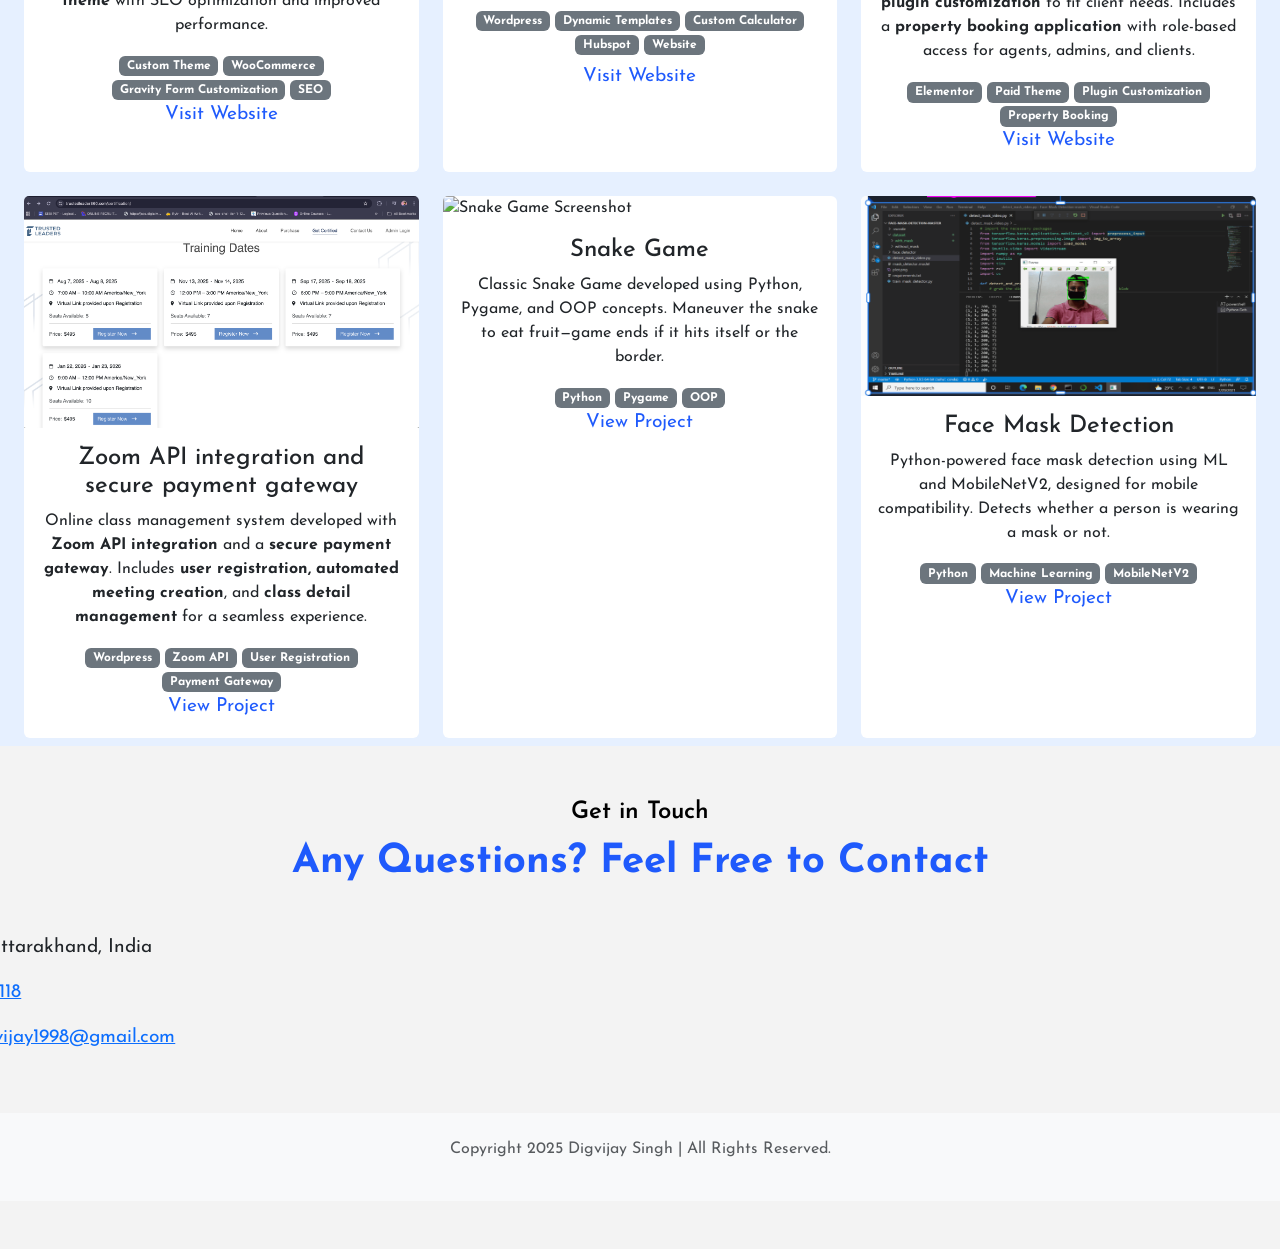
==== commit ed5ca5e9: "update the resume" ====
--- a/index.html
+++ b/index.html
@@ -32,6 +32,9 @@
       rel="stylesheet"
       href="https://cdn.jsdelivr.net/npm/bootstrap-icons@1.10.4/font/bootstrap-icons.css"
     />
+
+
+    
 
     <!-- for adding animation to website we have use AOS library 
     AOS Library css file cdn link -->
@@ -105,7 +108,7 @@
         Hello! I am <br /><span class="c-orange">Digvijay Singh</span>
       </h2>
       <p>
-        I'm a WordPress Developer with 4.5 years of experience in <b>designing, developing, and maintaining dynamic websites and web applications</b>. Skilled in WordPress theme and plugin development, PHP, MySQL, HTML, CSS, JavaScript, and SEO optimization.
+        I'm a WordPress Developer with 4+ years of experience in <b>designing, developing, and maintaining dynamic websites and web applications</b>. Skilled in WordPress theme and plugin development, PHP, MySQL, HTML, CSS, JavaScript, and SEO optimization.
       </p>
       <p>
        Experienced in creating responsive, user-friendly, and performance-driven websites with a focus on automation, scalability, and seamless user experience. Passionate about building innovative digital solutions, integrating AI-powered tools, and solving real-world business challenges through WordPress.
@@ -213,7 +216,7 @@
   <div class="container" data-aos="fade-right">
       <h4 class="fw-bold" style="color: #3f396d;">Software Engineer (WordPress Developer)</h4>
       <h5 class="text-muted">Rubico IT Private Limited, Haridwar</h5>
-      <p class="text-muted mb-1">Feb 2021 – Present</p>
+      <p class="text-muted mb-1">Feb 2021 – Oct 2025</p>
       <p>
         ● Developed and customized responsive, SEO-friendly WordPress websites.<br/>
         ● Delivered client-focused solutions with WooCommerce, APIs, and integrations.<br/>
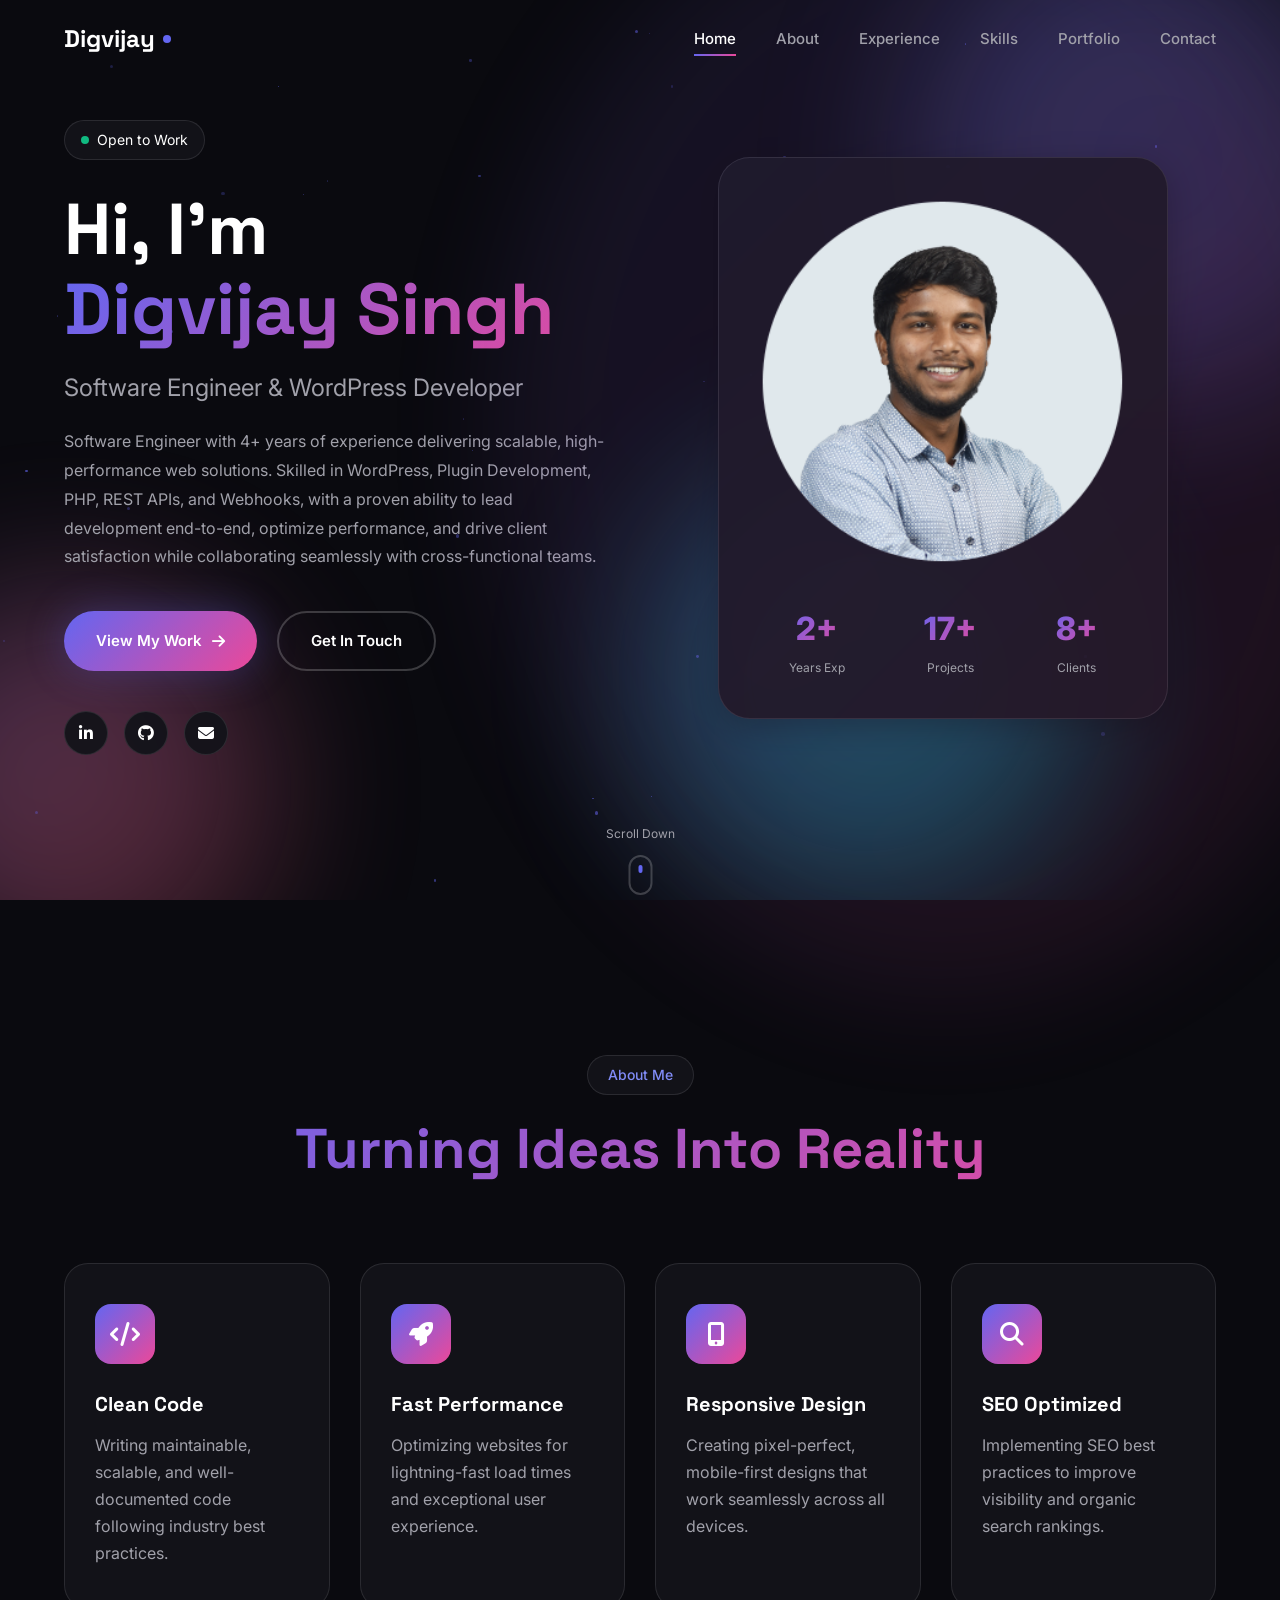
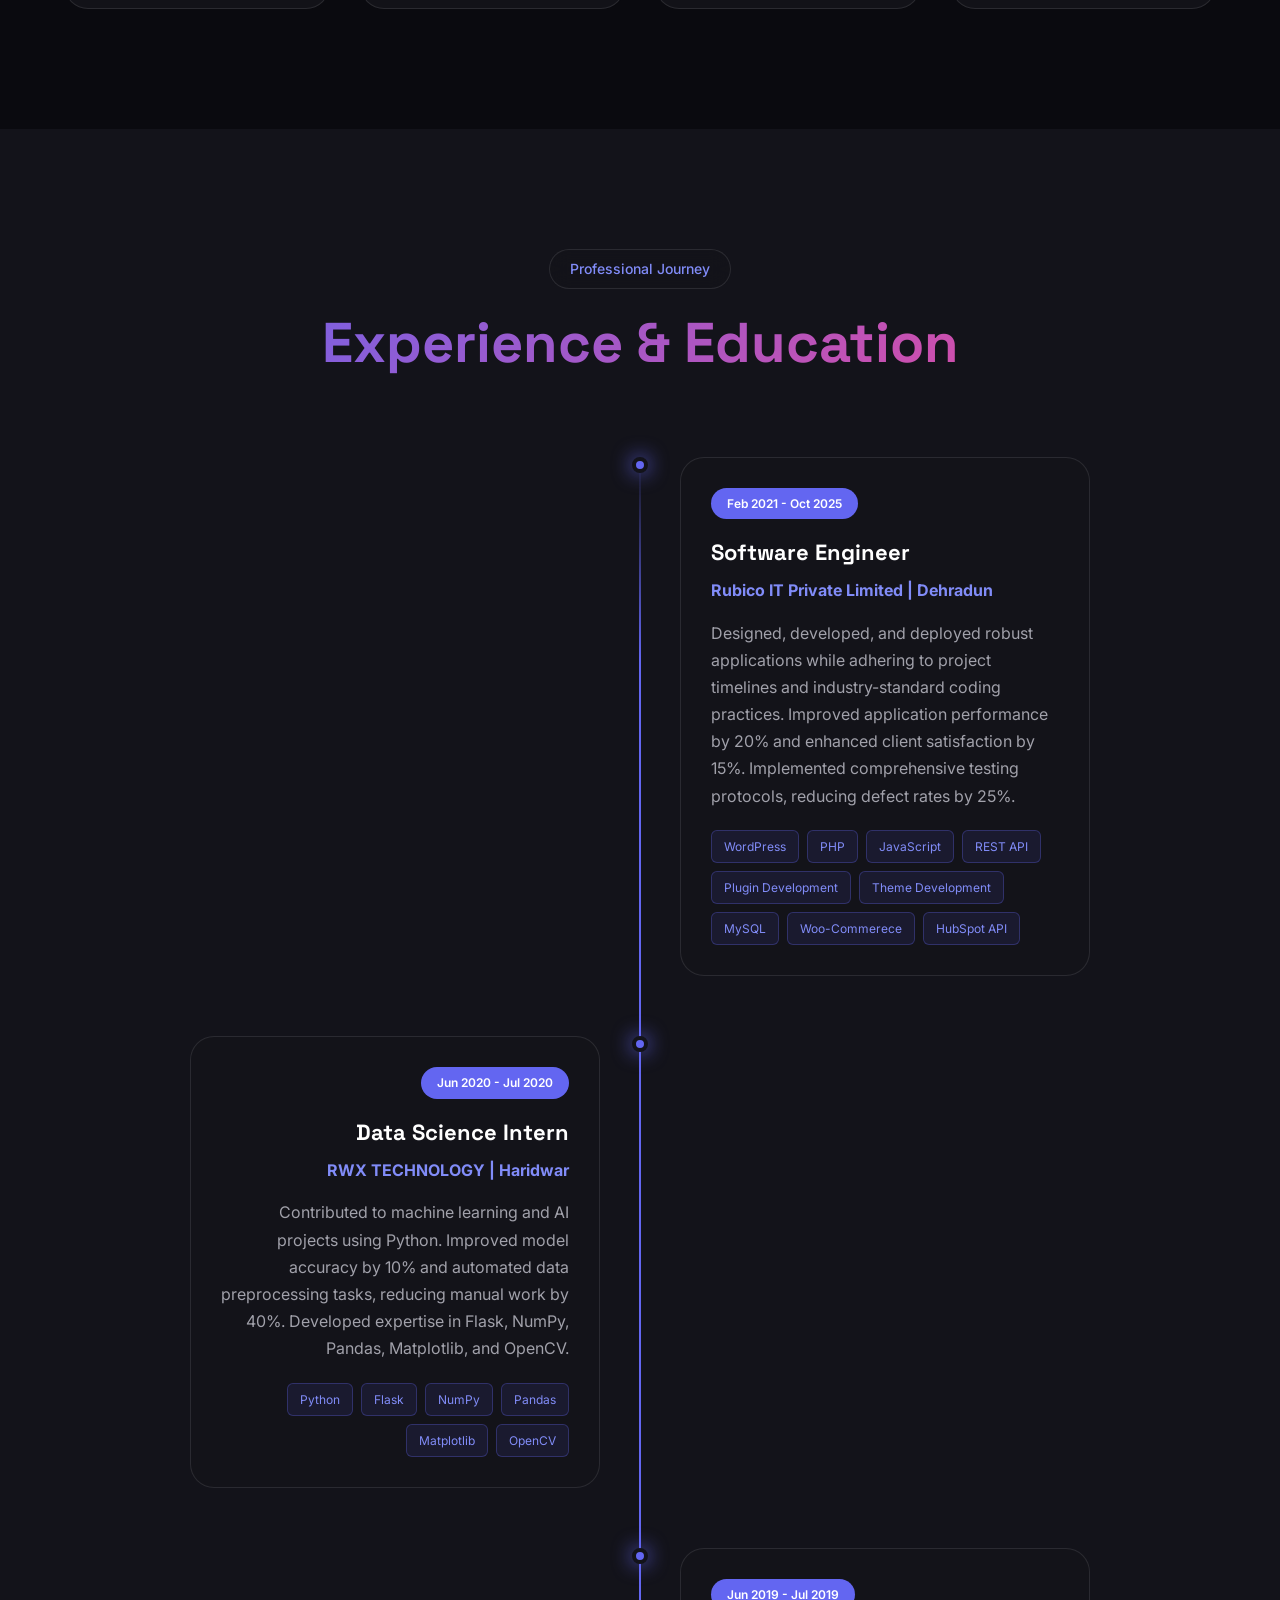
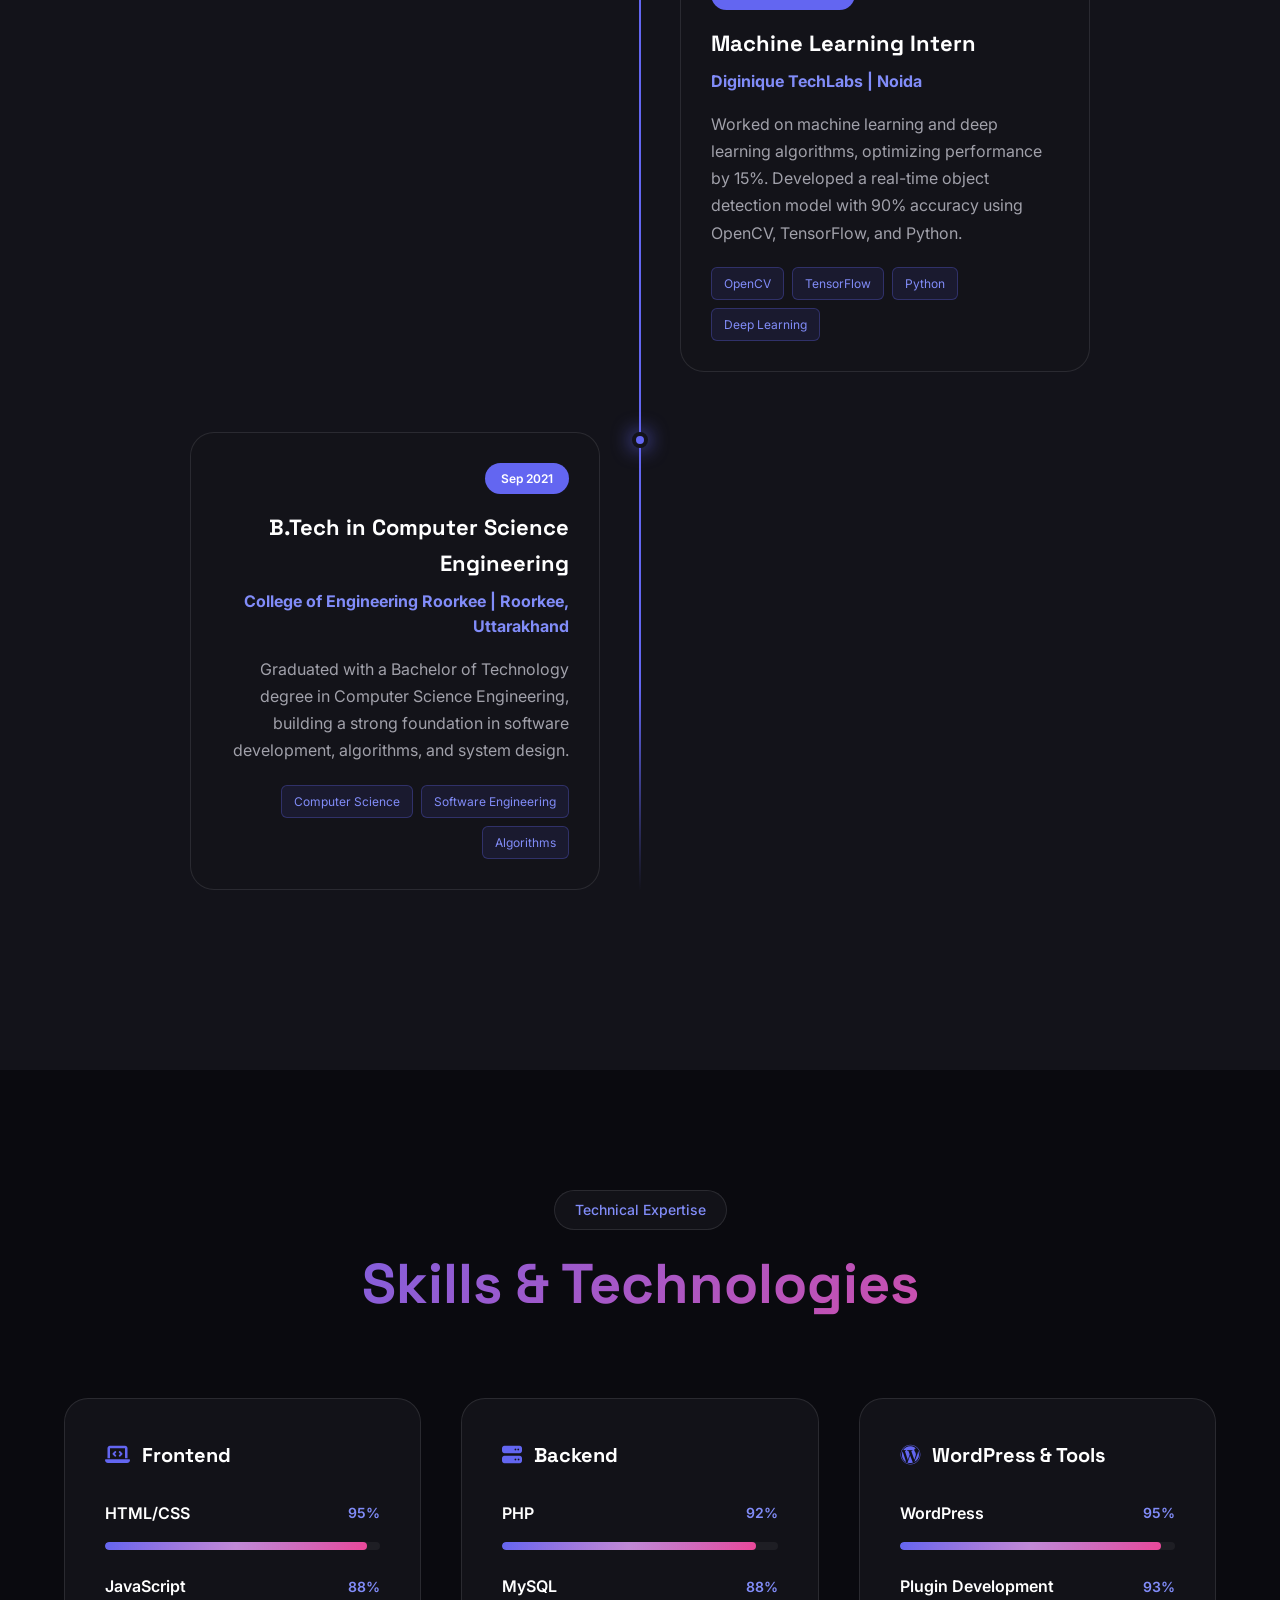
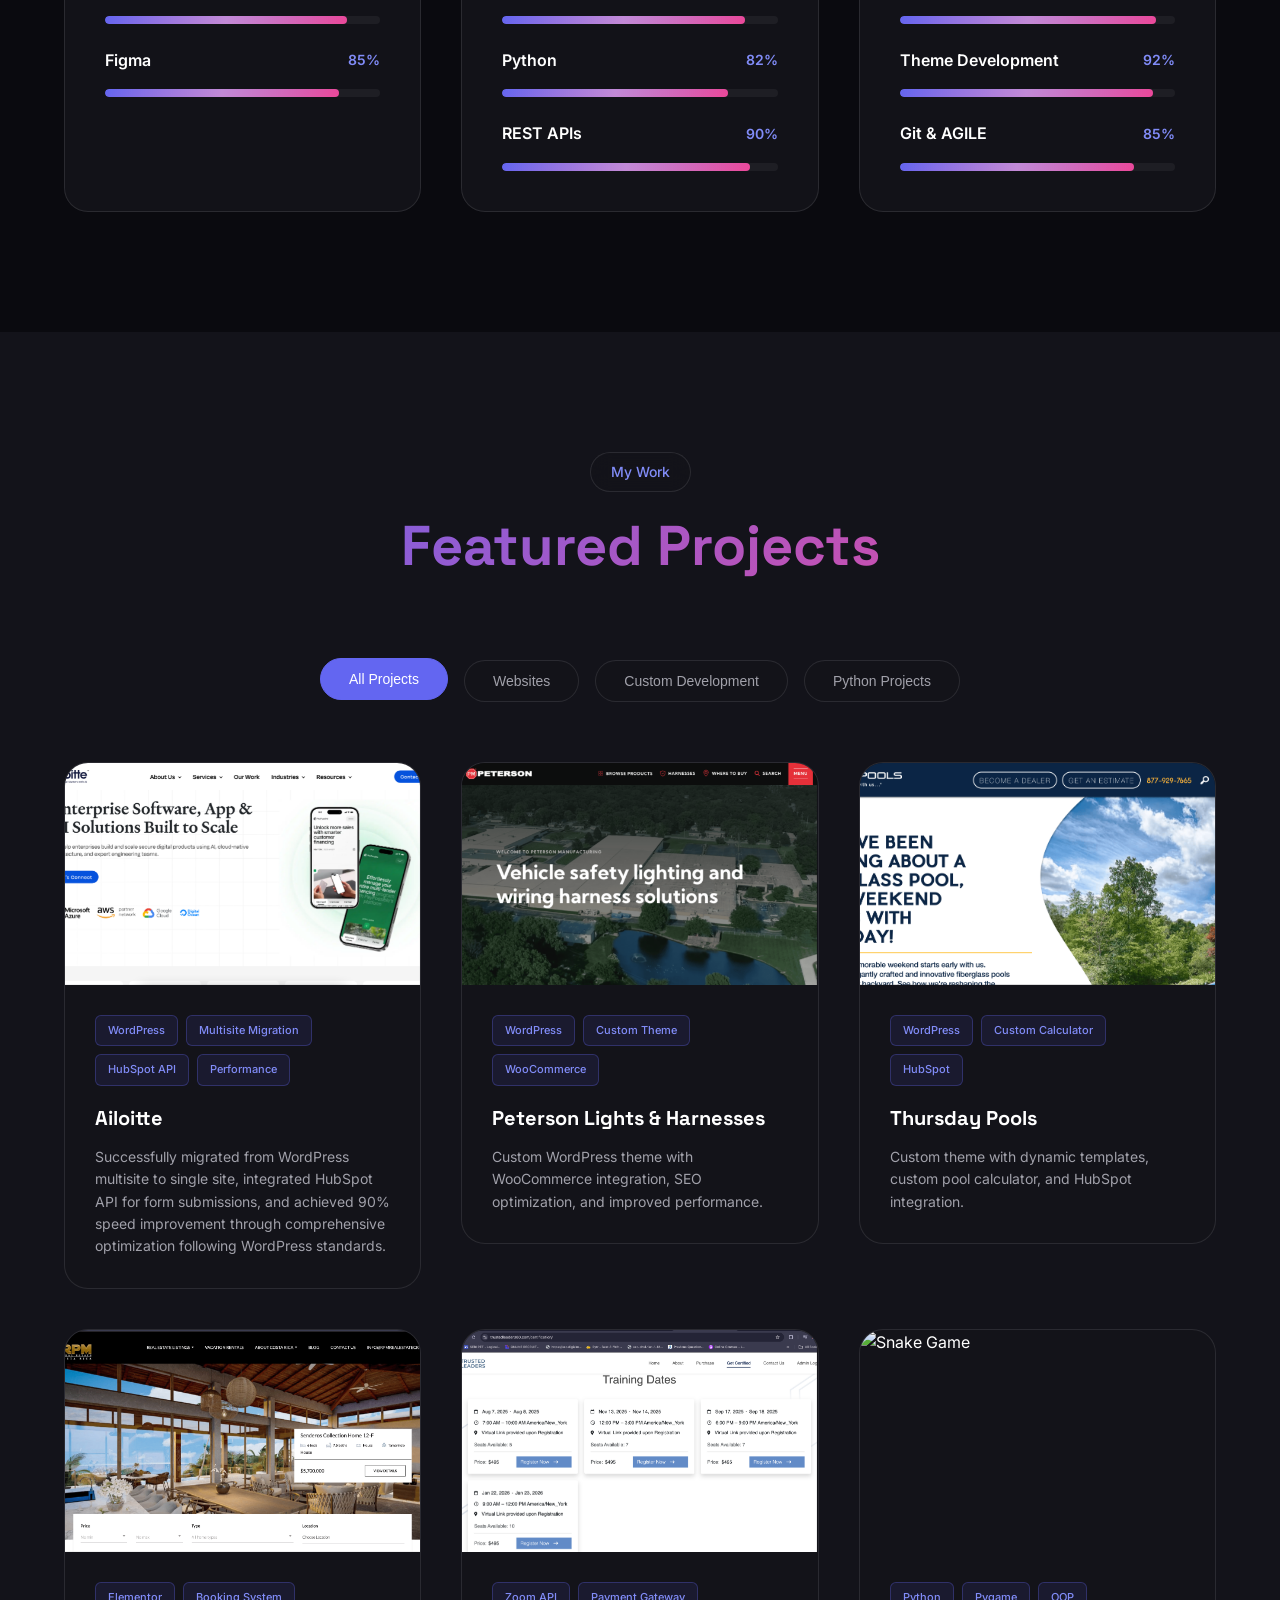
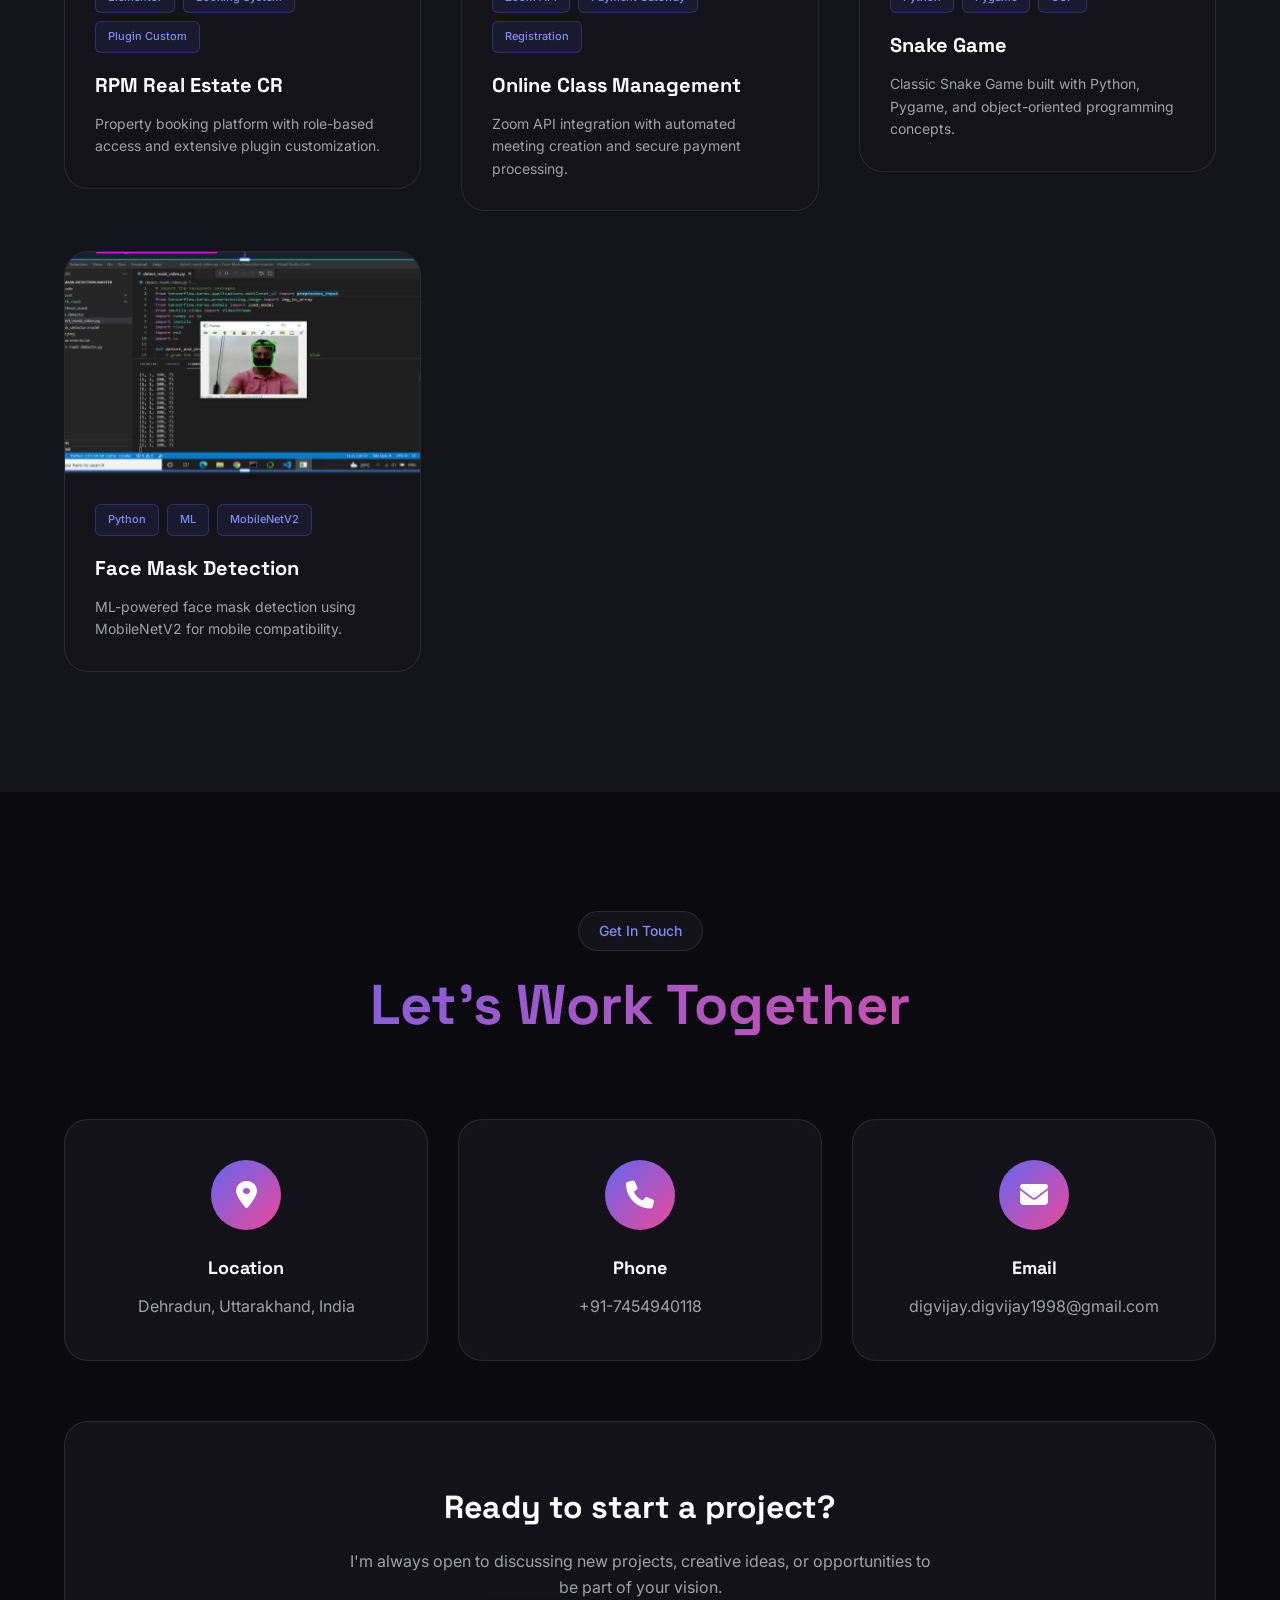
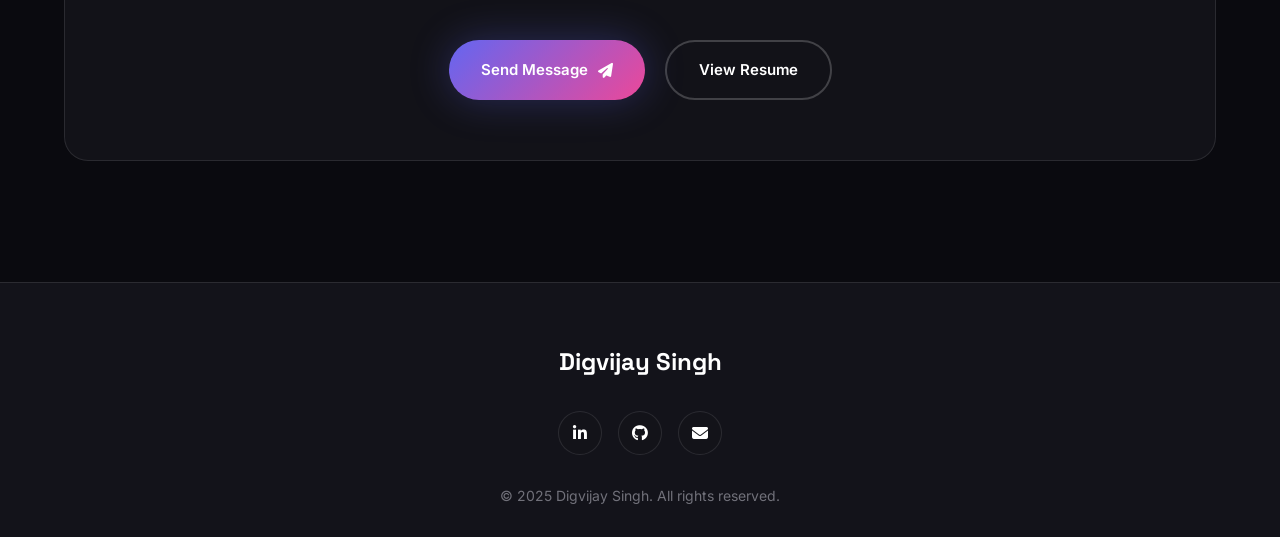
==== commit a0194125: "Ui update" ====
--- a/index.html
+++ b/index.html
@@ -1,551 +1,634 @@
 <!DOCTYPE html>
 <html lang="en">
-  <head>
-    <meta charset="UTF-8" />
-    <meta http-equiv="X-UA-Compatible" content="IE=edge" />
-    <meta name="viewport" content="width=device-width, initial-scale=1.0" />
-    <title>Personal Portfolio - Digvijay Singh</title>
-
-    <!-- bootstrap css cdn link  -->
-    <link
-      href="https://cdn.jsdelivr.net/npm/bootstrap@5.2.3/dist/css/bootstrap.min.css"
-      rel="stylesheet"
-      integrity="sha384-rbsA2VBKQhggwzxH7pPCaAqO46MgnOM80zW1RWuH61DGLwZJEdK2Kadq2F9CUG65"
-      crossorigin="anonymous"
-    />
+<head>
+    <meta charset="UTF-8">
+    <meta name="viewport" content="width=device-width, initial-scale=1.0">
+    <title>Digvijay Singh - WordPress Developer & Digital Innovator</title>
+    
+    <!-- Google Fonts -->
+    <link href="https://fonts.googleapis.com/css2?family=Inter:wght@300;400;500;600;700;800&family=Space+Grotesk:wght@300;400;500;600;700&display=swap" rel="stylesheet">
+    
+    <!-- Font Awesome -->
     <link rel="stylesheet" href="https://cdnjs.cloudflare.com/ajax/libs/font-awesome/6.4.0/css/all.min.css">
-
-
-    <!-- custom css file -->
-    <link rel="stylesheet" href="css/style.css" />
-
-    <!-- google font link -->
-    <link rel="preconnect" href="https://fonts.googleapis.com" />
-    <link rel="preconnect" href="https://fonts.gstatic.com" crossorigin />
-    <link
-      href="https://fonts.googleapis.com/css2?family=Josefin+Sans:wght@300;400;500;600;700&display=swap"
-      rel="stylesheet"
-    />
-
-    <!-- bootstrap icon cdn link  -->
-    <link
-      rel="stylesheet"
-      href="https://cdn.jsdelivr.net/npm/bootstrap-icons@1.10.4/font/bootstrap-icons.css"
-    />
-
-
     
-
-    <!-- for adding animation to website we have use AOS library 
-    AOS Library css file cdn link -->
-    <link rel="stylesheet" href="https://unpkg.com/aos@next/dist/aos.css" />
-
-    <!-- jquery cdn link  -->
-    <script src="https://ajax.googleapis.com/ajax/libs/jquery/3.6.4/jquery.min.js"></script>
-  </head>
-  <body>
-    <!-- navbar starts -->
-    <nav id="navbar-top" class="navbar navbar-expand-lg sticky-top rounded-navbar"
-    style="background: linear-gradient(33deg, rgba(222, 222, 255, 1) 0%, rgb(7, 131, 214) 100%);
-    border-bottom-left-radius: 20px; border-bottom-right-radius: 20px;
-    box-shadow: 0 4px 12px rgba(0,0,0,0.1);">
-      <div class="container-fluid px-5">
-        <a class="navbar-brand fw-bold fs-2" href="#" style="color: #3f396d"
-          >Digvijay Singh
-          </a
-        >
-        <button
-          class="nav-menu d-md-none"
-          type="button"
-          data-bs-toggle="collapse"
-          data-bs-target="#navbarNav"
-        >
-          <i class="bi bi-menu-button-fill"></i>
-        </button>
-        <div
-          class="collapse navbar-collapse justify-content-center"
-          id="navbarNav"
-        >
-          <ul class="navbar-nav gap-4" style="font-size: 1.1rem">
-            <li class="nav-item">
-              <a class="nav-link" aria-current="page" href="#">Home</a>
-            </li>
-            <li class="nav-item">
-              <a class="nav-link" href="#experience">Experience</a>
-            </li>
-            <li class="nav-item">
-              <a class="nav-link" href="#service">Service</a>
-            </li>
-            <li class="nav-item">
-              <a class="nav-link" href="#about">Skills</a>
-            </li>
-            <li class="nav-item">
-              <a class="nav-link" href="#portfolio">Portfolio</a>
-            </li>
+    <!-- Custom CSS -->
+    <link rel="stylesheet" href="css/style.css">
+</head>
+<body>
+    <!-- Animated Background -->
+    <div class="animated-bg">
+        <div class="gradient-orb orb-1"></div>
+        <div class="gradient-orb orb-2"></div>
+        <div class="gradient-orb orb-3"></div>
+    </div>
+
+    <!-- Floating Particles -->
+    <div id="particles-container"></div>
+
+    <!-- Navbar -->
+    <nav class="navbar" id="navbar">
+        <div class="nav-container">
+            <div class="nav-logo">
+                <span class="logo-text">Digvijay</span>
+                <span class="logo-dot"></span>
+            </div>
+            <div class="nav-menu" id="nav-menu">
+                <a href="#home" class="nav-link active">Home</a>
+                <a href="#about" class="nav-link">About</a>
+                <a href="#experience" class="nav-link">Experience</a>
+                <a href="#skills" class="nav-link">Skills</a>
+                <a href="#portfolio" class="nav-link">Portfolio</a>
+                <a href="#contact" class="nav-link">Contact</a>
+            </div>
+            <div class="nav-toggle" id="nav-toggle">
+                <span></span>
+                <span></span>
+                <span></span>
+            </div>
+        </div>
+    </nav>
+
+    <!-- Hero Section -->
+    <section class="hero" id="home">
+        <div class="hero-container">
+            <div class="hero-content">
+                <div class="hero-text">
+                    <div class="hero-badge">
+                        <span class="badge-dot"></span>
+                        <span>Open to Work</span>
+                    </div>
+                    <h1 class="hero-title">
+                        <span class="title-line">Hi, I'm</span>
+                        <span class="title-line gradient-text">Digvijay Singh</span>
+                    </h1>
+                    <p class="hero-subtitle">Software Engineer & WordPress Developer</p>
+                    <p class="hero-description">
+                        Software Engineer with 4+ years of experience delivering scalable, high-performance web solutions. 
+                        Skilled in WordPress, Plugin Development, PHP, REST APIs, and Webhooks, with a proven ability to 
+                        lead development end-to-end, optimize performance, and drive client satisfaction while collaborating 
+                        seamlessly with cross-functional teams.
+                    </p>
+                    <div class="hero-buttons">
+                        <a href="#portfolio" class="btn btn-primary">
+                            <span>View My Work</span>
+                            <i class="fas fa-arrow-right"></i>
+                        </a>
+                        <a href="#contact" class="btn btn-outline">
+                            <span>Get In Touch</span>
+                        </a>
+                    </div>
+                    <div class="hero-social">
+                        <a href="http://linkedin.com/in/digvijay~singh" target="_blank" class="social-link">
+                            <i class="fab fa-linkedin-in"></i>
+                        </a>
+                        <a href="http://github.com/singhdigvijay99" target="_blank" class="social-link">
+                            <i class="fab fa-github"></i>
+                        </a>
+                        <a href="mailto:digvijay.digvijay1998@gmail.com" class="social-link">
+                            <i class="fas fa-envelope"></i>
+                        </a>
+                    </div>
+                </div>
+                <div class="hero-visual">
+                    <div class="floating-card card-3d">
+                        <div class="card-glow"></div>
+                        <img src="images/digvijaysingh.jpg" alt="Digvijay Singh" class="profile-image">
+                        <div class="card-stats">
+                            <div class="stat-item">
+                                <span class="stat-number">4+</span>
+                                <span class="stat-label">Years Exp</span>
+                            </div>
+                            <div class="stat-item">
+                                <span class="stat-number">30+</span>
+                                <span class="stat-label">Projects</span>
+                            </div>
+                            <div class="stat-item">
+                                <span class="stat-number">15+</span>
+                                <span class="stat-label">Clients</span>
+                            </div>
+                        </div>
+                    </div>
+                </div>
+            </div>
+            <div class="scroll-indicator">
+                <span>Scroll Down</span>
+                <div class="mouse">
+                    <div class="wheel"></div>
+                </div>
+            </div>
+        </div>
+    </section>
+
+    <!-- About Section -->
+    <section class="about" id="about">
+        <div class="container">
+            <div class="section-header">
+                <span class="section-tag">About Me</span>
+                <h2 class="section-title">Turning Ideas Into Reality</h2>
+            </div>
+            <div class="about-content">
+                <div class="about-grid">
+                    <div class="about-card card-hover">
+                        <div class="card-icon">
+                            <i class="fas fa-code"></i>
+                        </div>
+                        <h3>Clean Code</h3>
+                        <p>Writing maintainable, scalable, and well-documented code following industry best practices.</p>
+                    </div>
+                    <div class="about-card card-hover">
+                        <div class="card-icon">
+                            <i class="fas fa-rocket"></i>
+                        </div>
+                        <h3>Fast Performance</h3>
+                        <p>Optimizing websites for lightning-fast load times and exceptional user experience.</p>
+                    </div>
+                    <div class="about-card card-hover">
+                        <div class="card-icon">
+                            <i class="fas fa-mobile-alt"></i>
+                        </div>
+                        <h3>Responsive Design</h3>
+                        <p>Creating pixel-perfect, mobile-first designs that work seamlessly across all devices.</p>
+                    </div>
+                    <div class="about-card card-hover">
+                        <div class="card-icon">
+                            <i class="fas fa-search"></i>
+                        </div>
+                        <h3>SEO Optimized</h3>
+                        <p>Implementing SEO best practices to improve visibility and organic search rankings.</p>
+                    </div>
+                </div>
+            </div>
+        </div>
+    </section>
+
+    <!-- Experience Section -->
+    <section class="experience" id="experience">
+        <div class="container">
+            <div class="section-header">
+                <span class="section-tag">Professional Journey</span>
+                <h2 class="section-title">Experience & Education</h2>
+            </div>
+            <div class="timeline">
+                <div class="timeline-item" data-aos="fade-up">
+                    <div class="timeline-dot"></div>
+                    <div class="timeline-content">
+                        <span class="timeline-date">Feb 2021 - Oct 2025</span>
+                        <h3>Software Engineer</h3>
+                        <h4>Rubico IT Private Limited | Dehradun</h4>
+                        <p>Designed, developed, and deployed robust applications while adhering to project timelines and industry-standard coding practices. Improved application performance by 20% and enhanced client satisfaction by 15%. Implemented comprehensive testing protocols, reducing defect rates by 25%.</p>
+                        <div class="timeline-tags">
+                            <span>WordPress</span>
+                            <span>PHP</span>
+                            <span>JavaScript</span>
+                            <span>REST API</span>
+                            <span>Plugin Development</span>
+                            <span>Theme Development</span>
+                            <span>MySQL</span>
+                            <span>Woo-Commerece</span>
+                            <span>HubSpot API</span>
+                        </div>
+                    </div>
+                </div>
+                <div class="timeline-item" data-aos="fade-up" data-aos-delay="100">
+                    <div class="timeline-dot"></div>
+                    <div class="timeline-content">
+                        <span class="timeline-date">Jun 2020 - Jul 2020</span>
+                        <h3>Data Science Intern</h3>
+                        <h4>RWX TECHNOLOGY | Haridwar</h4>
+                        <p>Contributed to machine learning and AI projects using Python. Improved model accuracy by 10% and automated data preprocessing tasks, reducing manual work by 40%. Developed expertise in Flask, NumPy, Pandas, Matplotlib, and OpenCV.</p>
+                        <div class="timeline-tags">
+                            <span>Python</span>
+                            <span>Flask</span>
+                            <span>NumPy</span>
+                            <span>Pandas</span>
+                            <span>Matplotlib</span>
+                            <span>OpenCV</span>
+                        </div>
+                    </div>
+                </div>
+                <div class="timeline-item" data-aos="fade-up" data-aos-delay="200">
+                    <div class="timeline-dot"></div>
+                    <div class="timeline-content">
+                        <span class="timeline-date">Jun 2019 - Jul 2019</span>
+                        <h3>Machine Learning Intern</h3>
+                        <h4>Diginique TechLabs | Noida</h4>
+                        <p>Worked on machine learning and deep learning algorithms, optimizing performance by 15%. Developed a real-time object detection model with 90% accuracy using OpenCV, TensorFlow, and Python.</p>
+                        <div class="timeline-tags">
+                            <span>OpenCV</span>
+                            <span>TensorFlow</span>
+                            <span>Python</span>
+                            <span>Deep Learning</span>
+                        </div>
+                    </div>
+                </div>
+                <div class="timeline-item" data-aos="fade-up" data-aos-delay="300">
+                    <div class="timeline-dot"></div>
+                    <div class="timeline-content">
+                        <span class="timeline-date">Sep 2021</span>
+                        <h3>B.Tech in Computer Science Engineering</h3>
+                        <h4>College of Engineering Roorkee | Roorkee, Uttarakhand</h4>
+                        <p>Graduated with a Bachelor of Technology degree in Computer Science Engineering, building a strong foundation in software development, algorithms, and system design.</p>
+                        <div class="timeline-tags">
+                            <span>Computer Science</span>
+                            <span>Software Engineering</span>
+                            <span>Algorithms</span>
+                        </div>
+                    </div>
+                </div>
+            </div>
+        </div>
+    </section>
+
+    <!-- Skills Section -->
+    <section class="skills" id="skills">
+        <div class="container">
+            <div class="section-header">
+                <span class="section-tag">Technical Expertise</span>
+                <h2 class="section-title">Skills & Technologies</h2>
+            </div>
+            <div class="skills-grid">
+                <div class="skill-category" data-aos="fade-up">
+                    <h3 class="category-title">
+                        <i class="fas fa-laptop-code"></i>
+                        Frontend
+                    </h3>
+                    <div class="skills-list">
+                        <div class="skill-item">
+                            <div class="skill-info">
+                                <span class="skill-name">HTML/CSS</span>
+                                <span class="skill-percentage">95%</span>
+                            </div>
+                            <div class="skill-bar">
+                                <div class="skill-progress" style="--progress: 95%"></div>
+                            </div>
+                        </div>
+                        <div class="skill-item">
+                            <div class="skill-info">
+                                <span class="skill-name">JavaScript</span>
+                                <span class="skill-percentage">88%</span>
+                            </div>
+                            <div class="skill-bar">
+                                <div class="skill-progress" style="--progress: 88%"></div>
+                            </div>
+                        </div>
+                        <div class="skill-item">
+                            <div class="skill-info">
+                                <span class="skill-name">Figma</span>
+                                <span class="skill-percentage">85%</span>
+                            </div>
+                            <div class="skill-bar">
+                                <div class="skill-progress" style="--progress: 85%"></div>
+                            </div>
+                        </div>
+                    </div>
+                </div>
+
+                <div class="skill-category" data-aos="fade-up" data-aos-delay="100">
+                    <h3 class="category-title">
+                        <i class="fas fa-server"></i>
+                        Backend
+                    </h3>
+                    <div class="skills-list">
+                        <div class="skill-item">
+                            <div class="skill-info">
+                                <span class="skill-name">PHP</span>
+                                <span class="skill-percentage">92%</span>
+                            </div>
+                            <div class="skill-bar">
+                                <div class="skill-progress" style="--progress: 92%"></div>
+                            </div>
+                        </div>
+                        <div class="skill-item">
+                            <div class="skill-info">
+                                <span class="skill-name">MySQL</span>
+                                <span class="skill-percentage">88%</span>
+                            </div>
+                            <div class="skill-bar">
+                                <div class="skill-progress" style="--progress: 88%"></div>
+                            </div>
+                        </div>
+                        <div class="skill-item">
+                            <div class="skill-info">
+                                <span class="skill-name">Python</span>
+                                <span class="skill-percentage">82%</span>
+                            </div>
+                            <div class="skill-bar">
+                                <div class="skill-progress" style="--progress: 82%"></div>
+                            </div>
+                        </div>
+                        <div class="skill-item">
+                            <div class="skill-info">
+                                <span class="skill-name">REST APIs</span>
+                                <span class="skill-percentage">90%</span>
+                            </div>
+                            <div class="skill-bar">
+                                <div class="skill-progress" style="--progress: 90%"></div>
+                            </div>
+                        </div>
+                    </div>
+                </div>
+
+                <div class="skill-category" data-aos="fade-up" data-aos-delay="200">
+                    <h3 class="category-title">
+                        <i class="fab fa-wordpress"></i>
+                        WordPress & Tools
+                    </h3>
+                    <div class="skills-list">
+                        <div class="skill-item">
+                            <div class="skill-info">
+                                <span class="skill-name">WordPress</span>
+                                <span class="skill-percentage">95%</span>
+                            </div>
+                            <div class="skill-bar">
+                                <div class="skill-progress" style="--progress: 95%"></div>
+                            </div>
+                        </div>
+                        <div class="skill-item">
+                            <div class="skill-info">
+                                <span class="skill-name">Plugin Development</span>
+                                <span class="skill-percentage">93%</span>
+                            </div>
+                            <div class="skill-bar">
+                                <div class="skill-progress" style="--progress: 93%"></div>
+                            </div>
+                        </div>
+                        <div class="skill-item">
+                            <div class="skill-info">
+                                <span class="skill-name">Theme Development</span>
+                                <span class="skill-percentage">92%</span>
+                            </div>
+                            <div class="skill-bar">
+                                <div class="skill-progress" style="--progress: 92%"></div>
+                            </div>
+                        </div>
+                        <div class="skill-item">
+                            <div class="skill-info">
+                                <span class="skill-name">Git & AGILE</span>
+                                <span class="skill-percentage">85%</span>
+                            </div>
+                            <div class="skill-bar">
+                                <div class="skill-progress" style="--progress: 85%"></div>
+                            </div>
+                        </div>
+                    </div>
+                </div>
+            </div>
+        </div>
+    </section>
+
+    <!-- Portfolio Section -->
+    <section class="portfolio" id="portfolio">
+        <div class="container">
+            <div class="section-header">
+                <span class="section-tag">My Work</span>
+                <h2 class="section-title">Featured Projects</h2>
+            </div>
             
-            
-          </ul>
-        </div>
-        <button class="c-btn ms-4 py-2 px-4 rounded-pill d-none d-md-block">  <a href="#contact" style="color: #fff; text-decoration: none;">Contact</a></button>
-        
-
-      </div>
-    </nav>
-    <!-- navbar ends here -->
-
-    
-    <!-- home section start  here -->
-
-<section class="home pt-5 pb-0 position-relative" id="home">
-  <!-- Watermark -->
-  <div class="watermark">Wordpress Developer</div>
-
-  <div class="row justify-content-evenly align-items-center position-relative" style="z-index: 1;">
-    
-    <!-- LEFT SIDE: TEXT -->
-    <div class="col-10 col-md-6 text-center text-md-start" data-aos="fade-right">
-      <h2>
-        Hello! I am <br /><span class="c-orange">Digvijay Singh</span>
-      </h2>
-      <p>
-        I'm a WordPress Developer with 4+ years of experience in <b>designing, developing, and maintaining dynamic websites and web applications</b>. Skilled in WordPress theme and plugin development, PHP, MySQL, HTML, CSS, JavaScript, and SEO optimization.
-      </p>
-      <p>
-       Experienced in creating responsive, user-friendly, and performance-driven websites with a focus on automation, scalability, and seamless user experience. Passionate about building innovative digital solutions, integrating AI-powered tools, and solving real-world business challenges through WordPress.
-      </p>
-
-      <!-- Buttons: LinkedIn, Gmail, GitHub -->
-      <div class="d-flex gap-3 flex-wrap mt-3 mb-3">
-        <a href="http://linkedin.com/in/digvijay~singh" target="_blank" class="c-btn h-btn py-2 px-4 rounded-pill" style="text-decoration: none; color: #fff;">
-          <i class="bi bi-linkedin me-2"></i> LinkedIn
-        </a>
-        <a href="mailto:digvijay.digvijay1998@gmail.com" class="c-btn h-btn py-2 px-4 rounded-pill" style="text-decoration: none; color: #fff;">
-          <i class="bi bi-envelope-fill me-2"></i> Gmail
-        </a>
-        <a href="http://github.com/singhdigvijay99" target="_blank" class="c-btn h-btn py-2 px-4 rounded-pill" style="text-decoration: none; color: #fff;">
-          <i class="bi bi-github me-2"></i> GitHub
-        </a>
-      </div>
-    </div>
-
-    <!-- RIGHT SIDE: PHOTO -->
-    <div class="col-10 col-md-4 text-center" data-aos="fade-left">
-      <img src="images/digvijaysingh.jpg" class="img-fluid" alt="Profile Image" style="max-height: 400px;" />
-    </div>
-    
-  </div>
-</section>
-
-
-    <!-- home section ends here -->
-
-    <!-- expertise section starts -->
-    <section class="expertise mt-5" id="service" style="scroll-margin-top: 100px;">
-      <div class="heading text-center">
-        <h3>What I Do</h3>
-        <small>
-          Crafting Scalable WordPress Websites <br />
-          and Smart Digital Solutions 
-        </small>
-      </div>
-      <div class="row justify-content-evenly mt-5">
-        <div class="col-10 col-md-4" data-aos="fade-up">
-          <div class="service-card">
-            <div class="img">
-              <img
-                src="images/service-icon1.png"
-                class="w-25 img-fluid img"
-                alt=""
-              />
-            </div>
-            <div class="content mt-3">
-              <h4>Custom WordPress Development</h4>
-              <p class="text-muted">
-               Designing, developing, and customizing responsive, SEO-friendly, and performance-optimized websites using WordPress themes and plugins—tailored to meet unique business needs and deliver seamless user experiences.
-              </p>
-              <a href="" class="link">Read More</a>
-            </div>
-          </div>
-        </div>
-        <div class="col-md-4 col-10" data-aos="fade-up">
-          <div class="service-card">
-            <div class="img">
-              <img
-                src="images/service-icon2.png"
-                class="w-25 img-fluid img"
-                alt=""
-              />
-            </div>
-            <div class="content mt-3">
-              <h4>E-Commerce & Integrations</h4>
-              <p class="text-muted">
-                Building custom WooCommerce stores, seamless third-party plugin integrations, and intelligent automation solutions to streamline business workflows, boost online sales, and deliver scalable WordPress eCommerce experiences.
-              </p>
-              <a href="" class="link">Read More</a>
-            </div>
-          </div>
-        </div>
-        <div class="col-md-4 col-10" data-aos="fade-up">
-          <div class="service-card">
-            <div class="img">
-              <img
-                src="images/service-icon3.png"
-                class="w-25 img-fluid img"
-                alt=""
-              />
-            </div>
-            <div class="content mt-3">
-              <h4>AI & Automation in WordPress</h4>
-              <p class="text-muted">
-               Leveraging AI-powered tools, Python scripts, and WordPress automation to streamline workflows, optimize website content, enhance SEO performance, and build smarter, data-driven websites that deliver measurable results.
-              </p>
-              <a href="" class="link">Read More</a>
-            </div>
-          </div>
-        </div>
-      </div>
+            <div class="portfolio-filters">
+                <button class="filter-btn active" data-filter="all">All Projects</button>
+                <button class="filter-btn" data-filter="website">Websites</button>
+                <button class="filter-btn" data-filter="custom">Custom Development</button>
+                <button class="filter-btn" data-filter="python">Python Projects</button>
+            </div>
+
+            <div class="portfolio-grid">
+                <!-- Project 1 -->
+                <div class="portfolio-item" data-category="website custom" data-aos="fade-up">
+                    <div class="portfolio-card">
+                        <div class="portfolio-image">
+                            <img src="images/ailoitte.png" alt="Ailoitte">
+                            <div class="portfolio-overlay">
+                                <a href="https://www.ailoitte.com/" target="_blank" class="portfolio-link">
+                                    <i class="fas fa-external-link-alt"></i>
+                                </a>
+                            </div>
+                        </div>
+                        <div class="portfolio-content">
+                            <div class="portfolio-tags">
+                                <span>WordPress</span>
+                                <span>Multisite Migration</span>
+                                <span>HubSpot API</span>
+                                <span>Performance</span>
+                            </div>
+                            <h3>Ailoitte</h3>
+                            <p>Successfully migrated from WordPress multisite to single site, integrated HubSpot API for form submissions, and achieved 90% speed improvement through comprehensive optimization following WordPress standards.</p>
+                        </div>
+                    </div>
+                </div>
+                <!-- Project 2 -->
+                <div class="portfolio-item" data-category="website custom" data-aos="fade-up">
+                    <div class="portfolio-card">
+                        <div class="portfolio-image">
+                            <img src="images/peterson.png" alt="Peterson Lights & Harnesses">
+                            <div class="portfolio-overlay">
+                                <a href="https://petersonlightsandharnesses.com/" target="_blank" class="portfolio-link">
+                                    <i class="fas fa-external-link-alt"></i>
+                                </a>
+                            </div>
+                        </div>
+                        <div class="portfolio-content">
+                            <div class="portfolio-tags">
+                                <span>WordPress</span>
+                                <span>Custom Theme</span>
+                                <span>WooCommerce</span>
+                            </div>
+                            <h3>Peterson Lights & Harnesses</h3>
+                            <p>Custom WordPress theme with WooCommerce integration, SEO optimization, and improved performance.</p>
+                        </div>
+                    </div>
+                </div>
+
+                <!-- Project 3 -->
+                <div class="portfolio-item" data-category="website custom" data-aos="fade-up" data-aos-delay="100">
+                    <div class="portfolio-card">
+                        <div class="portfolio-image">
+                            <img src="images/thursdaypools.png" alt="Thursday Pools">
+                            <div class="portfolio-overlay">
+                                <a href="https://thursdaypools.com/" target="_blank" class="portfolio-link">
+                                    <i class="fas fa-external-link-alt"></i>
+                                </a>
+                            </div>
+                        </div>
+                        <div class="portfolio-content">
+                            <div class="portfolio-tags">
+                                <span>WordPress</span>
+                                <span>Custom Calculator</span>
+                                <span>HubSpot</span>
+                            </div>
+                            <h3>Thursday Pools</h3>
+                            <p>Custom theme with dynamic templates, custom pool calculator, and HubSpot integration.</p>
+                        </div>
+                    </div>
+                </div>
+
+                <!-- Project 4 -->
+                <div class="portfolio-item" data-category="website" data-aos="fade-up" data-aos-delay="200">
+                    <div class="portfolio-card">
+                        <div class="portfolio-image">
+                            <img src="images/rpm.png" alt="RPM Real Estate CR">
+                            <div class="portfolio-overlay">
+                                <a href="https://rpmrealestatecr.com/" target="_blank" class="portfolio-link">
+                                    <i class="fas fa-external-link-alt"></i>
+                                </a>
+                            </div>
+                        </div>
+                        <div class="portfolio-content">
+                            <div class="portfolio-tags">
+                                <span>Elementor</span>
+                                <span>Booking System</span>
+                                <span>Plugin Custom</span>
+                            </div>
+                            <h3>RPM Real Estate CR</h3>
+                            <p>Property booking platform with role-based access and extensive plugin customization.</p>
+                        </div>
+                    </div>
+                </div>
+
+                <!-- Project 5 -->
+                <div class="portfolio-item" data-category="custom" data-aos="fade-up">
+                    <div class="portfolio-card">
+                        <div class="portfolio-image">
+                            <img src="images/trustedleader.png" alt="Trusted Leader">
+                            <div class="portfolio-overlay">
+                                <a href="https://trustedleader360.com/certification/" target="_blank" class="portfolio-link">
+                                    <i class="fas fa-external-link-alt"></i>
+                                </a>
+                            </div>
+                        </div>
+                        <div class="portfolio-content">
+                            <div class="portfolio-tags">
+                                <span>Zoom API</span>
+                                <span>Payment Gateway</span>
+                                <span>Registration</span>
+                            </div>
+                            <h3>Online Class Management</h3>
+                            <p>Zoom API integration with automated meeting creation and secure payment processing.</p>
+                        </div>
+                    </div>
+                </div>
+
+                <!-- Project 6 -->
+                <div class="portfolio-item" data-category="python" data-aos="fade-up" data-aos-delay="100">
+                    <div class="portfolio-card">
+                        <div class="portfolio-image">
+                            <img src="https://user-images.githubusercontent.com/760933/95654304-993aa000-0ad5-11eb-8bc7-b7bc9820eb5e.gif" alt="Snake Game">
+                            <div class="portfolio-overlay">
+                                <a href="https://github.com/singhdigvijay99/SnakegamePython/" target="_blank" class="portfolio-link">
+                                    <i class="fas fa-external-link-alt"></i>
+                                </a>
+                            </div>
+                        </div>
+                        <div class="portfolio-content">
+                            <div class="portfolio-tags">
+                                <span>Python</span>
+                                <span>Pygame</span>
+                                <span>OOP</span>
+                            </div>
+                            <h3>Snake Game</h3>
+                            <p>Classic Snake Game built with Python, Pygame, and object-oriented programming concepts.</p>
+                        </div>
+                    </div>
+                </div>
+
+                <!-- Project 7 -->
+                <div class="portfolio-item" data-category="python" data-aos="fade-up" data-aos-delay="200">
+                    <div class="portfolio-card">
+                        <div class="portfolio-image">
+                            <img src="images/face-mask-detection.png" alt="Face Mask Detection">
+                            <div class="portfolio-overlay">
+                                <a href="https://github.com/singhdigvijay99/face-mask-detection" target="_blank" class="portfolio-link">
+                                    <i class="fas fa-external-link-alt"></i>
+                                </a>
+                            </div>
+                        </div>
+                        <div class="portfolio-content">
+                            <div class="portfolio-tags">
+                                <span>Python</span>
+                                <span>ML</span>
+                                <span>MobileNetV2</span>
+                            </div>
+                            <h3>Face Mask Detection</h3>
+                            <p>ML-powered face mask detection using MobileNetV2 for mobile compatibility.</p>
+                        </div>
+                    </div>
+                </div>
+            </div>
+        </div>
     </section>
-    <!-- expertise section ends here -->
-
-    <!-- experience section starts -->
-<section class="experience py-5" id="experience">
-  <div class="heading text-center">
-    <h3>Experience</h3>
-    <small>Professional Journey</small>
-  </div>
-  <div class="container" data-aos="fade-right">
-      <h4 class="fw-bold" style="color: #3f396d;">Software Engineer (WordPress Developer)</h4>
-      <h5 class="text-muted">Rubico IT Private Limited, Haridwar</h5>
-      <p class="text-muted mb-1">Feb 2021 – Oct 2025</p>
-      <p>
-        ● Developed and customized responsive, SEO-friendly WordPress websites.<br/>
-        ● Delivered client-focused solutions with WooCommerce, APIs, and integrations.<br/>
-        ● Optimized site performance, scalability, and user experience.<br/>
-        ● Automated tasks using AI-powered tools and Python scripts.<br/>
-        ● Ensured smooth project delivery through testing, debugging, and collaboration.
-      </p>
-  </div>
-    <!-- Data Science Internship -->
-  <div class="container" data-aos="fade-right">
-    <h4 class="fw-bold" style="color: #3f396d;">Data Science Intern</h4>
-    <h5 class="text-muted">RWX Technology, Haridwar</h5>
-    <p class="text-muted mb-1">Jun 2020 – Jul 2020</p>
-    <p>
-      ● Supported AI/ML projects using Python, Flask, and data libraries.<br/>
-      ● Built small-scale data solutions with NumPy, Pandas, and OpenCV.<br/>
-      ● Gained practical exposure to model development and deployment.
-    </p>
-  </div>
-
-  <!-- Machine Learning Internship -->
-  <div class="container" data-aos="fade-right">
-    <h4 class="fw-bold" style="color: #3f396d;">Machine Learning Intern</h4>
-    <h5 class="text-muted">Diginique TechLabs</h5>
-    <p class="text-muted mb-1">Jun 2019 – Jul 2019</p>
-    <p>
-      ● Worked on ML and deep learning projects using Python.<br/>
-      ● Created models with OpenCV and TensorFlow for image recognition tasks.<br/>
-      ● Strengthened foundation in AI and computer vision.
-    </p>
-  </div>
-
-  
-</section>
-<!-- experience section ends -->
-
-
-    <!-- skill section starts -->
-<section class="skill pt-5" id="about">
-
-  <style>
-    .skill-box {
-      background-color: #f0f0f0;
-      border-radius: 8px;
-      padding: 20px;
-      text-align: center;
-      margin-bottom: 20px;
-      transition: 0.3s ease-in-out;
-      cursor: pointer;
-    }
-    .skill-box:hover {
-      background-color: #3f396d;
-      color: #fff;
-      transform: scale(1.05);
-    }
-    .skill-text {
-      font-weight: 600;
-      font-size: 1.1rem;
-    }
-  </style>
-  <div class="row justify-content-evenly align-items-center flex-row-reverse">
-    <div class="col-10 col-md-5 skill-with-progress" data-aos="slide-left">
-      <div class="row justify-content-evenly">
-        <div class="col-10 col-md-5 skill-box">
-          <i class="fab fa-wordpress skill-icon"></i> <span class="skill-text">WordPress Development</span>
-        </div>
-        <div class="col-10 col-md-5 skill-box">
-          <i class="fas fa-paint-brush skill-icon"></i> <span class="skill-text">Custom Theme Development</span>
-        </div>
-        <div class="col-10 col-md-5 skill-box">
-          <i class="fas fa-plug skill-icon"></i> <span class="skill-text">Plugin Development</span>
-        </div>
-        <div class="col-10 col-md-5 skill-box">
-          <i class="fas fa-shopping-cart skill-icon"></i> <span class="skill-text">WooCommerce</span>
-        </div>
-        <div class="col-10 col-md-5 skill-box">
-          <i class="fas fa-cogs skill-icon"></i> <span class="skill-text">ACF (Advanced Custom Fields)</span>
-        </div>
-        <div class="col-10 col-md-5 skill-box">
-          <i class="fas fa-link skill-icon"></i> <span class="skill-text">REST API Integrations</span>
-        </div>
-        <div class="col-10 col-md-5 skill-box">
-          <i class="fas fa-search skill-icon"></i> <span class="skill-text">SEO Optimization</span>
-        </div>
-        <div class="col-10 col-md-5 skill-box">
-          <i class="fas fa-database skill-icon"></i> <span class="skill-text">PHP & MySQL</span>
-        </div>
-        <div class="col-10 col-md-5 skill-box">
-          <i class="fab fa-python skill-icon"></i> <span class="skill-text">Python</span>
-        </div>
-        <div class="col-10 col-md-5 skill-box">
-          <i class="fas fa-chart-line skill-icon"></i> <span class="skill-text">Figma, Canva</span>
-        </div>
-        <div class="col-10 col-md-5 skill-box">
-          <i class="fas fa-pencil-ruler skill-icon"></i> <span class="skill-text">Data Analytics (Pandas, NumPy, Excel, Matplotlib)</span>
-        </div>
-      </div>
-    </div>
-
-    <div class="col-10 col-md-5 skill-detail" data-aos="slide-right">
-      <div class="heading mt-5 mt-md-3">
-        <h3>My Skills</h3>
-        <small>Core WordPress Development</small>
-        <p class="text-muted">
-          Experienced in WordPress, PHP, MySQL, JavaScript, WooCommerce, and Custom Theme Development for building scalable, responsive, and SEO-friendly websites. Skilled in Advanced Custom Fields (ACF), REST API integrations, and plugin customization to deliver tailored client solutions.
-        </p>
-        <small>Python & Data Analytics</small>
-        <p class="text-muted">
-           Have good knowledge of Python with practical exposure from internships and projects. Currently learning Data Analytics using Pandas, NumPy, Excel, and Matplotlib, with growing interest in applying data insights to digital solutions.
-        </p>
-        <button class="c-btn h-btn mt-3 py-3 px-5 rounded-pill" style="margin-bottom: 20px;">
-          <a
-            href="resume.pdf"
-            download="Digvijay_Singh_Resume"
-            style="text-decoration: none; color: #fff;"
-            >Download CV</a
-          >
-        </button>
-      </div>
-    </div>
-  </div>
-</section>
-<!-- skill section end here -->
-
-
-
-    <!-- portfolio section starts here -->
-    <section class="portfolio" id="portfolio" style="scroll-margin-top: 100px;">
-
-      <div class="heading text-center pt-5">
-        <small>Creative Work</small>
-        <h3>Check My Portfolio</h3>
-      </div>
-
-      <div id="myBtnContainer" class="text-center mt-4">
-        <!-- here we will create custom attribute using data- for filtering -->
-        <button class="filter-item" data-filter="all">All</button>
-        <button class="filter-item" data-filter="game">Game</button>
-        <button class="filter-item" data-filter="website">Website</button>
-        <button class="filter-item" data-filter="python">Python</button>
-      </div>
-      <div class="portfolio-body">
-        <div class="row justify-content-evenly px-4">
-          <div class="post col-md-4 website col-10 mt-3 mt-md-0" data-aos="fade-up">
-            <div class="card">
-              <img src="images/peterson.png" class="card-img-top" alt="Peterson Lights & Harnesses" />
-              <div class="card-body text-center">
-                <h4 class="card-title">Peterson Lights & Harnesses</h4>
-                <p class="card-text">Migrated site to a modern infrastructure with minimal downtime. Built on a <strong>custom WordPress theme</strong> with SEO optimization and improved performance.</p>
-                <span class="badge bg-secondary">Custom Theme</span>
-                <span class="badge bg-secondary">WooCommerce</span>
-                <span class="badge bg-secondary">Gravity Form Customization</span>
-                <span class="badge bg-secondary">SEO</span><br />
-                <a href="https://petersonlightsandharnesses.com/" target="_blank" class="read-more-btn link">Visit Website</a>
-              </div>
-            </div>
-          </div>
-          <div class="post col-md-4 website all col-10 mt-3 mt-md-0" data-aos="fade-up">
-            <div class="card">
-              <img
-                src="images/thursdaypools.png"
-                class="card-img-top"
-                alt="..."
-              />
-              <div class="card-body text-center">
-                <h4 class="card-title">Thursday Pools</h4>
-                <p class="card-text">  Developed with a <strong>custom WordPress theme</strong>, including a 
-                <strong>custom pool calculator</strong>, dynamic templates, and performance optimizations. 
-                Built to be scalable, responsive, and SEO-friendly.</p>
-                <span class="badge bg-secondary badge-pill">Wordpress</span>
-                <span class="badge bg-secondary badge-pill">Dynamic Templates</span>
-                <span class="badge bg-secondary badge-pill">Custom Calculator</span>
-                <span class="badge bg-secondary badge-pill">Hubspot</span>
-                <span class="badge bg-secondary badge-pill mb-2">Website</span><br />
-                <a href="https://thursdaypools.com/" target="_blank" class="read-more-btn link">Visit Website</a>
-              </div>
-            </div>
-          </div>
-          
-          <div class="post col-md-4 website col-10 mt-3 mt-md-0" data-aos="fade-up">
-            <div class="card">
-              <img src="./images/rpm.png" class="card-img-top" alt="RPM Real Estate CR" />
-              <div class="card-body text-center">
-                <h4 class="card-title">RPM Real Estate CR</h4>
-                <p class="card-text">
-                  Real estate booking platform developed with <strong>Elementor, paid theme & plugins</strong>, 
-                  with extensive <strong>plugin customization</strong> to fit client needs. 
-                  Includes a <strong>property booking application</strong> with role-based access for agents, admins, and clients.
-                </p>
-                <span class="badge bg-secondary">Elementor</span>
-                <span class="badge bg-secondary">Paid Theme</span>
-                <span class="badge bg-secondary">Plugin Customization</span>
-                <span class="badge bg-secondary">Property Booking</span><br />
-                <a href="https://rpmrealestatecr.com/" target="_blank" class="read-more-btn link">Visit Website</a>
-              </div>
-            </div>
-          </div>
-        </div>
-        <div class="row justify-content-evenly mt-4 px-4">
-          <!-- Snake Game -->
-          <div class="post col-md-4 game python col-10 mt-3 mt-md-0 mb-2" data-aos="fade-up">
-            <div class="card">
-              <img src="./images/trustedleader.png" class="card-img-top" alt="Snake Game Screenshot" />
-              <div class="card-body text-center">
-                <h4 class="card-title">Zoom API integration and secure payment gateway</h4>
-                <p class="card-text">
-                  Online class management system developed with <strong>Zoom API integration</strong> 
-                  and a <strong>secure payment gateway</strong>. 
-                  Includes <strong>user registration, automated meeting creation</strong>, 
-                  and <strong>class detail management</strong> for a seamless experience.
-                </p>
-                <span class="badge bg-secondary">Wordpress</span>
-                <span class="badge bg-secondary">Zoom API</span>
-                <span class="badge bg-secondary">User Registration</span>
-                <span class="badge bg-secondary">Payment Gateway</span><br />
-                <a href="https://trustedleader360.com/certification/" target="_blank" class="read-more-btn link">View Project</a>
-              </div>
-            </div>
-          </div>
-
-          <!-- Snake Game -->
-          <div class="post col-md-4 game python col-10 mt-3 mt-md-0 mb-2" data-aos="fade-up">
-            <div class="card">
-              <img src="https://user-images.githubusercontent.com/760933/95654304-993aa000-0ad5-11eb-8bc7-b7bc9820eb5e.gif" class="card-img-top" alt="Snake Game Screenshot" />
-              <div class="card-body text-center">
-                <h4 class="card-title">Snake Game</h4>
-                <p class="card-text">
-                  Classic Snake Game developed using Python, Pygame, and OOP concepts. Maneuver the snake to eat fruit—game ends if it hits itself or the border.
-                </p>
-                <span class="badge bg-secondary">Python</span>
-                <span class="badge bg-secondary">Pygame</span>
-                <span class="badge bg-secondary">OOP</span><br />
-                <a href="https://github.com/singhdigvijay99/SnakegamePython/" target="_blank" class="read-more-btn link">View Project</a>
-              </div>
-            </div>
-          </div>
-
-          <!-- Face Mask Detection -->
-          <div class="post col-md-4 python col-10 mt-3 mt-md-0 mb-2" data-aos="fade-up">
-            <div class="card">
-              <img src="./images/face-mask-detection.png" class="card-img-top" alt="Face Mask Detection Screenshot" />
-              <div class="card-body text-center">
-                <h4 class="card-title">Face Mask Detection</h4>
-                <p class="card-text">
-                  Python-powered face mask detection using ML and MobileNetV2, designed for mobile compatibility. Detects whether a person is wearing a mask or not.
-                </p>
-                <span class="badge bg-secondary">Python</span>
-                <span class="badge bg-secondary">Machine Learning</span>
-                <span class="badge bg-secondary">MobileNetV2</span><br />
-                <a href="https://github.com/singhdigvijay99/face-mask-detection" target="_blank" class="read-more-btn link">View Project</a>
-              </div>
-            </div>
-          </div>
-        </div>
-      </div>
-      
+
+    <!-- Contact Section -->
+    <section class="contact" id="contact">
+        <div class="container">
+            <div class="section-header">
+                <span class="section-tag">Get In Touch</span>
+                <h2 class="section-title">Let's Work Together</h2>
+            </div>
+            <div class="contact-content">
+                <div class="contact-info">
+                    <div class="contact-card" data-aos="fade-up">
+                        <div class="contact-icon">
+                            <i class="fas fa-map-marker-alt"></i>
+                        </div>
+                        <h3>Location</h3>
+                        <p>Dehradun, Uttarakhand, India</p>
+                    </div>
+                    <div class="contact-card" data-aos="fade-up" data-aos-delay="100">
+                        <div class="contact-icon">
+                            <i class="fas fa-phone"></i>
+                        </div>
+                        <h3>Phone</h3>
+                        <p><a href="tel:7454940118">+91-7454940118</a></p>
+                    </div>
+                    <div class="contact-card" data-aos="fade-up" data-aos-delay="200">
+                        <div class="contact-icon">
+                            <i class="fas fa-envelope"></i>
+                        </div>
+                        <h3>Email</h3>
+                        <p><a href="mailto:digvijay.digvijay1998@gmail.com">digvijay.digvijay1998@gmail.com</a></p>
+                    </div>
+                </div>
+                <div class="contact-cta" data-aos="fade-up">
+                    <h3>Ready to start a project?</h3>
+                    <p>I'm always open to discussing new projects, creative ideas, or opportunities to be part of your vision.</p>
+                    <div class="cta-buttons">
+                        <a href="mailto:digvijay.digvijay1998@gmail.com" class="btn btn-primary">
+                            <span>Send Message</span>
+                            <i class="fas fa-paper-plane"></i>
+                        </a>
+                        <a href="/Wordpress Resume  - Digvijay Singh.pdf" target="_blank" class="btn btn-outline">
+                            <span>View Resume</span>
+                        </a>
+                    </div>
+                </div>
+            </div>
+        </div>
     </section>
-    <!-- portfolio section ends here -->
-
-    <!-- contact section starts -->
-    <section class="contact py-5" id="contact">
-      <div class="heading text-center">
-        <small>Get in Touch</small>
-        <h3>Any Questions? Feel Free to Contact</h3>
-      </div>
-      <div class="row justify-content-evenly mt-5">
-        <div class="col-md-5 col-10 contact-details" data-aos="slide-right">
-          <div class="row justify-content-evenly">
-            <div class="col-1">
-              <i class="bi bi-geo-alt-fill"></i>
-            </div>
-            <div class="col-11">
-              <p>Dehradun,Uttarakhand, India</p>
-            </div>
-          </div>
-          <div class="row justify-content-evenly">
-            <div class="col-1">
-              <i class="bi bi-telephone-fill"></i>
-            </div>
-            <div class="col-11">
-              <p><a href="tel:7454940118">+91-7454940118</a></p>
-            </div>
-          </div>
-          <div class="row justify-content-evenly">
-            <div class="col-1">
-              <i class="bi bi-send-fill"></i>
-            </div>
-            <div class="col-11">
-              <p><a href="mailto:digvijay.digvijay1998@gmail.com">digvijay.digvijay1998@gmail.com</a></p>
-            </div>
-          </div>
-          <div class="row justify-content-evenly">
-            <div class="col-1">
-              <i class="bi bi-globe-americas"></i>
-            </div>
-            <div class="col-11">
-              <p><a href="https://singhdigvijay99.github.io/portfolio/" class="link">Website</a></p>
-            </div>
-          </div>
-        </div>
-      
-  
-    <!-- contact section ends here -->
-
-  
-    <!-- footer section starts  -->
-    <footer class="text-center text-muted py-4" style="background-color: #f8f9fa;">
-      <p>Copyright 2025 Digvijay Singh | All Rights Reserved.</p>
+
+    <!-- Footer -->
+    <footer class="footer">
+        <div class="container">
+            <div class="footer-content">
+                <div class="footer-logo">
+                    <span class="logo-text">Digvijay Singh</span>
+                </div>
+                <div class="footer-social">
+                    <a href="http://linkedin.com/in/digvijay~singh" target="_blank" class="social-link">
+                        <i class="fab fa-linkedin-in"></i>
+                    </a>
+                    <a href="http://github.com/singhdigvijay99" target="_blank" class="social-link">
+                        <i class="fab fa-github"></i>
+                    </a>
+                    <a href="mailto:digvijay.digvijay1998@gmail.com" class="social-link">
+                        <i class="fas fa-envelope"></i>
+                    </a>
+                </div>
+                <p class="footer-text">© 2025 Digvijay Singh. All rights reserved.</p>
+            </div>
+        </div>
     </footer>
-    <!-- footer section ends here -->
-
-      <!-- bootstrap javascript cdn link  -->
-    <script
-      src="https://cdn.jsdelivr.net/npm/bootstrap@5.2.3/dist/js/bootstrap.bundle.min.js"
-      integrity="sha384-kenU1KFdBIe4zVF0s0G1M5b4hcpxyD9F7jL+jjXkk+Q2h455rYXK/7HAuoJl+0I4"
-      crossorigin="anonymous"
-    ></script>
-
-    <!-- AOS library javascript link  -->
+
+    <!-- Scripts -->
     <script src="https://unpkg.com/aos@next/dist/aos.js"></script>
-    <script>
-      // initializing AOS library
-      AOS.init({
-        duration: 1000,
-        offset: 50,
-      });
-    </script>
-    <!-- custom js file linking -->
     <script src="js/script.js"></script>
-    
-  </body>
-</html>
+</body>
+</html>
--- a/css/style.css
+++ b/css/style.css
@@ -1,367 +1,1435 @@
-/* appling google font over the website  */
-body{
-    font-family: 'Josefin Sans', sans-serif;
-    font-weight: 400;
-}
-/* styling menu icon */
-.nav-menu{
-    border: none;
-    background-color: #fff;
-    font-size: 1.5rem;
-    color: #1f5afc;
-}
-/* styling navbar links  */
-.navbar-nav a{
-    color: black;
+/* ===================================
+   Modern Portfolio - CSS Variables
+   =================================== */
+:root {
+    /* Colors */
+    --primary: #6366f1;
+    --primary-dark: #4f46e5;
+    --primary-light: #818cf8;
+    --secondary: #ec4899;
+    --accent: #f59e0b;
+    
+    --bg-primary: #0a0a0f;
+    --bg-secondary: #13131a;
+    --bg-card: rgba(19, 19, 26, 0.95);
+    --bg-card-solid: #1a1a24;
+    
+    --text-primary: #ffffff;
+    --text-secondary: #a1a1aa;
+    --text-muted: #71717a;
+    
+    /* Gradients */
+    --gradient-1: linear-gradient(135deg, #667eea 0%, #764ba2 100%);
+    --gradient-2: linear-gradient(135deg, #f093fb 0%, #f5576c 100%);
+    --gradient-3: linear-gradient(135deg, #4facfe 0%, #00f2fe 100%);
+    --gradient-primary: linear-gradient(135deg, var(--primary) 0%, var(--secondary) 100%);
+    
+    /* Spacing */
+    --section-padding: 120px 0;
+    --container-padding: 0 5%;
+    
+    /* Border Radius */
+    --radius-sm: 8px;
+    --radius-md: 16px;
+    --radius-lg: 24px;
+    --radius-xl: 32px;
+    
+    /* Shadows */
+    --shadow-sm: 0 2px 8px rgba(0, 0, 0, 0.1);
+    --shadow-md: 0 4px 16px rgba(0, 0, 0, 0.2);
+    --shadow-lg: 0 8px 32px rgba(0, 0, 0, 0.3);
+    --shadow-glow: 0 0 40px rgba(99, 102, 241, 0.3);
+    
+    /* Transitions */
+    --transition: all 0.3s cubic-bezier(0.4, 0, 0.2, 1);
+    --transition-slow: all 0.6s cubic-bezier(0.4, 0, 0.2, 1);
+}
+
+/* ===================================
+   Performance Optimizations
+   =================================== */
+* {
+    margin: 0;
+    padding: 0;
+    box-sizing: border-box;
+}
+
+img, video {
+    will-change: transform;
+}
+
+section {
+    will-change: transform;
+}
+
+/* Hardware acceleration for smooth animations */
+.card-3d,
+.about-card,
+.portfolio-card,
+.skill-category,
+.timeline-content {
+    transform: translateZ(0);
+    backface-visibility: hidden;
+    perspective: 1000px;
+}
+
+/* ===================================
+   Reset & Base Styles
+   =================================== */
+
+html {
+    scroll-behavior: smooth;
+    overflow-x: hidden;
+    scroll-padding-top: 100px;
+}
+
+html::-webkit-scrollbar {
+    width: 10px;
+}
+
+html::-webkit-scrollbar-track {
+    background: var(--bg-secondary);
+}
+
+html::-webkit-scrollbar-thumb {
+    background: var(--gradient-primary);
+    border-radius: 10px;
+}
+
+html::-webkit-scrollbar-thumb:hover {
+    background: var(--primary-light);
+}
+
+body {
+    font-family: 'Inter', -apple-system, BlinkMacSystemFont, 'Segoe UI', sans-serif;
+    background: var(--bg-primary);
+    color: var(--text-primary);
+    line-height: 1.6;
+    overflow-x: hidden;
+    -webkit-font-smoothing: antialiased;
+    -moz-osx-font-smoothing: grayscale;
+}
+
+::selection {
+    background: var(--primary);
+    color: white;
+}
+
+/* ===================================
+   Custom Cursor - Styled Default
+   =================================== */
+body {
+    cursor: url('data:image/svg+xml;utf8,<svg xmlns="http://www.w3.org/2000/svg" width="24" height="24" viewBox="0 0 24 24" fill="white" stroke="%236366f1" stroke-width="2"><path d="M3 3l7.07 16.97 2.51-7.39 7.39-2.51L3 3z"/></svg>'), auto;
+}
+
+a, button, .btn, .card-hover, .portfolio-card, .filter-btn, .social-link, 
+input, textarea, select, [role="button"], .nav-link {
+    cursor: url('data:image/svg+xml;utf8,<svg xmlns="http://www.w3.org/2000/svg" width="24" height="24" viewBox="0 0 24 24" fill="%236366f1" stroke="white" stroke-width="2"><path d="M3 3l7.07 16.97 2.51-7.39 7.39-2.51L3 3z"/></svg>'), pointer;
+}
+
+.cursor,
+.cursor-follower {
+    display: none !important;
+}
+
+@media (max-width: 768px) {
+    body {
+        cursor: auto;
+    }
+}
+
+/* ===================================
+   Animated Background
+   =================================== */
+.animated-bg {
+    position: fixed;
+    top: 0;
+    left: 0;
+    width: 100%;
+    height: 100%;
+    z-index: -1;
+    overflow: hidden;
+}
+
+.gradient-orb {
+    position: absolute;
+    border-radius: 50%;
+    filter: blur(80px);
+    opacity: 0.3;
+    animation: float 20s infinite;
+}
+
+.orb-1 {
+    width: 500px;
+    height: 500px;
+    background: var(--gradient-1);
+    top: -10%;
+    right: -10%;
+    animation-delay: 0s;
+}
+
+.orb-2 {
+    width: 400px;
+    height: 400px;
+    background: var(--gradient-2);
+    bottom: -10%;
+    left: -10%;
+    animation-delay: -7s;
+}
+
+.orb-3 {
+    width: 450px;
+    height: 450px;
+    background: var(--gradient-3);
+    top: 50%;
+    left: 50%;
+    animation-delay: -14s;
+}
+
+@keyframes float {
+    0%, 100% { transform: translate(0, 0) rotate(0deg); }
+    25% { transform: translate(50px, 50px) rotate(90deg); }
+    50% { transform: translate(0, 100px) rotate(180deg); }
+    75% { transform: translate(-50px, 50px) rotate(270deg); }
+}
+
+/* ===================================
+   Floating Particles
+   =================================== */
+#particles-container {
+    position: fixed;
+    top: 0;
+    left: 0;
+    width: 100%;
+    height: 100%;
+    z-index: -1;
+    pointer-events: none;
+}
+
+/* ===================================
+   Navbar
+   =================================== */
+.navbar {
+    position: fixed;
+    top: 0;
+    left: 0;
+    width: 100%;
+    padding: 20px 0;
+    z-index: 1000;
+    transition: var(--transition);
+    background: transparent;
+}
+
+.navbar.scrolled {
+    background: rgba(10, 10, 15, 0.8);
+    backdrop-filter: blur(20px);
+    border-bottom: 1px solid rgba(255, 255, 255, 0.1);
+    padding: 15px 0;
+}
+
+.nav-container {
+    max-width: 1400px;
+    margin: 0 auto;
+    padding: var(--container-padding);
+    display: flex;
+    justify-content: space-between;
+    align-items: center;
+}
+
+.nav-logo {
+    display: flex;
+    align-items: center;
+    gap: 8px;
+    font-size: 24px;
+    font-weight: 700;
+    font-family: 'Space Grotesk', sans-serif;
+}
+
+.logo-dot {
+    width: 8px;
+    height: 8px;
+    background: var(--primary);
+    border-radius: 50%;
+    animation: pulse 2s infinite;
+}
+
+@keyframes pulse {
+    0%, 100% { transform: scale(1); opacity: 1; }
+    50% { transform: scale(1.2); opacity: 0.7; }
+}
+
+.nav-menu {
+    display: flex;
+    gap: 40px;
+}
+
+.nav-link {
+    color: var(--text-secondary);
+    text-decoration: none;
+    font-weight: 500;
+    font-size: 15px;
     position: relative;
-}
-.navbar-nav a:hover{
-    color: #1f5afc;
-}
-.navbar-nav a:after {    
-    background: none repeat scroll 0 0 transparent;
-    bottom: 0;
-    content: "";
-    display: block;
-    height: 2px;
-    left: 50%;
-    top: 35px;
-    position: absolute;
-    background: #1f5afc;
-    transition: width 0.3s ease 0s, left 0.3s ease 0s;
-    width: 0;
-  }
-.navbar-nav a:hover:after { 
-    width: 100%; 
-    left: 0; 
-  }
-  /* styling contact btn  */
-.c-btn{
-    border: none;
-    background: #1f5afc;
-    color: #fff;
-    font-size: 1.2rem;
-}
-/* styling home section starts */
-.home {
-  background: linear-gradient(33deg, rgba(242,242,255,1) 0%, rgba(235,249,255,1) 100%);
-  padding: 30px 0px 10px 0px;
-}
-.home img {
-  animation: floatimg 4s ease-in-out infinite;
-  max-height: 400px; /* control image size */
-  object-fit: contain;
-}
-
-.c-orange{
-    color: #1f5afc;
-    font-weight: 700;
-    font-size: 4rem;
-}
-.home p{
-    width: fit-content;
-    margin-top: 1rem;
-    font-size: 1.2rem;
-}
-.h-btn:hover{
-    background: #1f5afc;
-    color: #fff;
-    transform: translateY(-20px);
-    transition-duration: 1s;
-}
-.link{
-    text-decoration: none;
-    font-size: 1.2rem;
-    color: #1f5afc;
-    position: relative;
-}
-.link::after{
+    transition: var(--transition);
+}
+
+.nav-link::after {
     content: '';
     position: absolute;
+    bottom: -5px;
+    left: 0;
+    width: 0;
+    height: 2px;
+    background: var(--gradient-primary);
+    transition: var(--transition);
+}
+
+.nav-link:hover,
+.nav-link.active {
+    color: var(--text-primary);
+}
+
+.nav-link:hover::after,
+.nav-link.active::after {
     width: 100%;
-    transform: scaleX(0);
+}
+
+.nav-toggle {
+    display: none;
+    flex-direction: column;
+    gap: 6px;
+    cursor: pointer;
+}
+
+.nav-toggle span {
+    width: 25px;
     height: 2px;
-    bottom: 0;
-    left: 0;
-    top: 20px;
-    background-color: #1f5afc;
-    transform-origin: bottom right;
-    transition: transform 0.25s ease-out;
-}
-.link:hover{
-    color: #1f5afc;
-}
-.link:hover::after{
-    transform: scaleX(1);
-    transform-origin: bottom left;
-}
-/* adding animation to home section image  */
-.home img{
-    animation: floatimg 4s ease-in-out infinite;
-}
-
-@keyframes floatimg {
-    0%{
-        transform: translateX(0);
-    }
-    50%{
-        transform: translateX(-24px);
-    }
-    100%{
-        transform: translateX(0);
-    }
-}
-
-/* expertise section starts */
-.heading small{
-    color: black;
-    font-size: 1.5rem;
+    background: var(--text-primary);
+    transition: var(--transition);
+}
+
+@media (max-width: 768px) {
+    .nav-menu {
+        position: fixed;
+        top: 70px;
+        right: -100%;
+        width: 250px;
+        height: calc(100vh - 70px);
+        background: rgba(13, 13, 26, 0.95);
+        backdrop-filter: blur(20px);
+        flex-direction: column;
+        padding: 40px 30px;
+        gap: 30px;
+        transition: var(--transition);
+        border-left: 1px solid rgba(255, 255, 255, 0.1);
+    }
+    
+    .nav-menu.active {
+        right: 0;
+    }
+    
+    .nav-toggle {
+        display: flex;
+    }
+    
+    .nav-toggle.active span:nth-child(1) {
+        transform: rotate(45deg) translate(8px, 8px);
+    }
+    
+    .nav-toggle.active span:nth-child(2) {
+        opacity: 0;
+    }
+    
+    .nav-toggle.active span:nth-child(3) {
+        transform: rotate(-45deg) translate(7px, -7px);
+    }
+}
+
+/* ===================================
+   Container
+   =================================== */
+.container {
+    max-width: 1400px;
+    margin: 0 auto;
+    padding: var(--container-padding);
+}
+
+/* ===================================
+   Section Headers
+   =================================== */
+.section-header {
+    text-align: center;
+    margin-bottom: 80px;
+}
+
+.section-tag {
+    display: inline-block;
+    padding: 8px 20px;
+    background: var(--bg-card);
+    border: 1px solid rgba(255, 255, 255, 0.1);
+    border-radius: 50px;
+    font-size: 14px;
+    font-weight: 500;
+    color: var(--primary-light);
+    margin-bottom: 20px;
+    backdrop-filter: blur(10px);
+}
+
+.section-title {
+    font-size: clamp(32px, 5vw, 56px);
+    font-weight: 800;
+    font-family: 'Space Grotesk', sans-serif;
+    background: var(--gradient-primary);
+    -webkit-background-clip: text;
+    -webkit-text-fill-color: transparent;
+    background-clip: text;
+    line-height: 1.2;
+}
+
+/* ===================================
+   Hero Section
+   =================================== */
+.hero {
+    min-height: 100vh;
+    display: flex;
+    align-items: center;
+    padding: 120px 0 180px;
+    position: relative;
+}
+
+.hero-container {
+    max-width: 1400px;
+    margin: 0 auto;
+    padding: var(--container-padding);
+}
+
+.hero-content {
+    display: grid;
+    grid-template-columns: 1fr 1fr;
+    gap: 60px;
+    align-items: center;
+    max-width: 1400px;
+    margin: 0 auto;
+}
+
+.hero-text {
+    max-width: 600px;
+}
+
+.hero-badge {
+    display: inline-flex;
+    align-items: center;
+    gap: 8px;
+    padding: 8px 16px;
+    background: var(--bg-card);
+    border: 1px solid rgba(255, 255, 255, 0.1);
+    border-radius: 50px;
+    font-size: 14px;
+    margin-bottom: 30px;
+    animation: slideDown 0.6s ease;
+}
+
+.badge-dot {
+    width: 8px;
+    height: 8px;
+    background: #10b981;
+    border-radius: 50%;
+    animation: pulse 2s infinite;
+}
+
+.hero-title {
+    font-size: clamp(40px, 8vw, 72px);
+    font-weight: 800;
+    font-family: 'Space Grotesk', sans-serif;
+    line-height: 1.1;
+    margin-bottom: 20px;
+}
+
+.title-line {
+    display: block;
+    animation: slideUp 0.8s ease;
+}
+
+.title-line:nth-child(2) {
+    animation-delay: 0.2s;
+}
+
+.gradient-text {
+    background: var(--gradient-primary);
+    -webkit-background-clip: text;
+    -webkit-text-fill-color: transparent;
+    background-clip: text;
+}
+
+.hero-subtitle {
+    font-size: clamp(18px, 3vw, 24px);
+    color: var(--text-secondary);
+    margin-bottom: 20px;
+    animation: slideUp 1s ease 0.4s both;
+}
+
+.hero-description {
+    font-size: 16px;
+    color: var(--text-secondary);
+    line-height: 1.8;
+    max-width: 600px;
+    margin-bottom: 40px;
+    animation: slideUp 1s ease 0.6s both;
+}
+
+.hero-buttons {
+    display: flex;
+    gap: 20px;
+    flex-wrap: wrap;
+    margin-bottom: 40px;
+    animation: slideUp 1s ease 0.8s both;
+}
+
+.btn {
+    display: inline-flex;
+    align-items: center;
+    gap: 10px;
+    padding: 16px 32px;
+    border-radius: 50px;
+    font-size: 15px;
     font-weight: 600;
-}
-.heading h3{
-    margin-top: 0.5rem;
-    color: #1f5afc;
-    font-size: 2.5rem;
-    font-weight: 700;
-}
-.expertise h4{
-    color: #1f5afc;
-    font-weight: 700;
-}
-.expertise a{
     text-decoration: none;
-    color: #1f5afc;
-}
-.expertise a:hover{
-    color: #1f5afc;
-}
-.expertise .service-card{
-    text-align: center;
-    padding: 15px 15px;
-    border-radius: 0.7rem;
-    display: flex; /* new */
-    flex-direction: column; /* new */
-    justify-content: space-between; /* new */
-    height: 100%; /* new */
-}
-
-/* skill section starts */
-.skill {
-    background: linear-gradient(33deg, rgba(242,242,255,1) 0%, rgba(235,249,255,1) 100%);
-}
-.progress-card{
-    padding: 12% 10% 10% 15%;
-    background-color: #fff;
-    text-align: center;
-    border-radius: 10%;
-    display: flex; /* new */
-    flex-direction: column; /* new */
-    justify-content: space-between; /* new */
-    height: 100%; /* new */
-}
-.progress-card:hover{
-    transform: scale(1.1,1.1);
-    transition-duration: 0.6s;
-}
-.circular-progress{
+    transition: var(--transition);
     position: relative;
-    height: 130px;
-    width: 130px;
+    overflow: hidden;
+    cursor: none;
+}
+
+.btn::before {
+    content: '';
+    position: absolute;
+    top: 50%;
+    left: 50%;
+    width: 0;
+    height: 0;
     border-radius: 50%;
-    background: conic-gradient(#1f5afc 3.6deg, #ededed 0deg);
+    background: rgba(255, 255, 255, 0.1);
+    transform: translate(-50%, -50%);
+    transition: width 0.6s, height 0.6s;
+}
+
+.btn:hover::before {
+    width: 300px;
+    height: 300px;
+}
+
+.btn-primary {
+    background: var(--gradient-primary);
+    color: white;
+    box-shadow: var(--shadow-glow);
+}
+
+.btn-primary:hover {
+    transform: translateY(-2px);
+    box-shadow: 0 0 60px rgba(99, 102, 241, 0.5);
+}
+
+.btn-outline {
+    background: transparent;
+    color: var(--text-primary);
+    border: 2px solid rgba(255, 255, 255, 0.2);
+}
+
+.btn-outline:hover {
+    border-color: var(--primary);
+    background: var(--bg-card);
+}
+
+.hero-social {
+    display: flex;
+    gap: 16px;
+    animation: slideUp 1s ease 1s both;
+}
+
+.social-link {
+    width: 44px;
+    height: 44px;
     display: flex;
     align-items: center;
     justify-content: center;
-}
-.circular-progress::before{
-    content: "";
+    background: var(--bg-card);
+    border: 1px solid rgba(255, 255, 255, 0.1);
+    border-radius: 50%;
+    color: var(--text-primary);
+    text-decoration: none;
+    transition: var(--transition);
+}
+
+.social-link:hover {
+    background: var(--primary);
+    border-color: var(--primary);
+    transform: translateY(-4px);
+    box-shadow: 0 8px 24px rgba(99, 102, 241, 0.4);
+}
+
+.hero-visual {
+    position: relative;
+    animation: fadeIn 1s ease 0.4s both;
+}
+
+.floating-card {
+    position: relative;
+    transform-style: preserve-3d;
+    transition: transform 0.5s ease;
+}
+
+.card-3d {
+    background: var(--bg-card);
+    border: 1px solid rgba(255, 255, 255, 0.1);
+    border-radius: var(--radius-xl);
+    padding: 40px;
+    backdrop-filter: blur(20px);
+    box-shadow: var(--shadow-lg);
+    animation: float3d 6s ease-in-out infinite;
+    max-width: 450px;
+    margin: 0 auto;
+}
+
+@keyframes float3d {
+    0%, 100% { transform: translateY(0) rotateX(0) rotateY(0); }
+    25% { transform: translateY(-20px) rotateX(5deg) rotateY(-5deg); }
+    50% { transform: translateY(0) rotateX(0) rotateY(5deg); }
+    75% { transform: translateY(-20px) rotateX(-5deg) rotateY(0); }
+}
+
+.card-glow {
     position: absolute;
-    height: 120px;
-    width: 120px;
+    top: -50%;
+    left: -50%;
+    width: 200%;
+    height: 200%;
+    background: var(--gradient-primary);
+    opacity: 0.1;
+    filter: blur(60px);
     border-radius: 50%;
-    background-color: #fff;
-}
-.progress-value{
+    animation: rotate 10s linear infinite;
+}
+
+@keyframes rotate {
+    from { transform: rotate(0deg); }
+    to { transform: rotate(360deg); }
+}
+
+.profile-image {
+    width: 100%;
+    height: auto;
+    border-radius: var(--radius-lg);
+    margin-bottom: 30px;
     position: relative;
-    font-size: 1.5rem;
+    z-index: 1;
+}
+
+.card-stats {
+    display: flex;
+    justify-content: space-around;
+    gap: 20px;
+    position: relative;
+    z-index: 1;
+}
+
+.stat-item {
+    text-align: center;
+}
+
+.stat-number {
+    display: block;
+    font-size: 32px;
+    font-weight: 800;
+    background: var(--gradient-primary);
+    -webkit-background-clip: text;
+    -webkit-text-fill-color: transparent;
+    background-clip: text;
+}
+
+.stat-label {
+    display: block;
+    font-size: 12px;
+    color: var(--text-secondary);
+    margin-top: 4px;
+}
+
+.scroll-indicator {
+    position: absolute;
+    bottom: 40px;
+    left: 50%;
+    transform: translateX(-50%);
+    display: flex;
+    flex-direction: column;
+    align-items: center;
+    gap: 12px;
+    color: var(--text-secondary);
+    font-size: 12px;
+    animation: fadeIn 1s ease 1.5s both;
+}
+
+.mouse {
+    width: 24px;
+    height: 40px;
+    border: 2px solid rgba(255, 255, 255, 0.2);
+    border-radius: 20px;
+    position: relative;
+}
+
+.wheel {
+    width: 4px;
+    height: 8px;
+    background: var(--primary);
+    border-radius: 2px;
+    position: absolute;
+    top: 8px;
+    left: 50%;
+    transform: translateX(-50%);
+    animation: scroll 2s infinite;
+}
+
+@keyframes scroll {
+    0% { opacity: 1; transform: translateX(-50%) translateY(0); }
+    100% { opacity: 0; transform: translateX(-50%) translateY(16px); }
+}
+
+/* ===================================
+   About Section
+   =================================== */
+.about {
+    padding: var(--section-padding);
+    position: relative;
+    clear: both;
+}
+
+.about-grid {
+    display: grid;
+    grid-template-columns: repeat(auto-fit, minmax(250px, 1fr));
+    gap: 30px;
+}
+
+.about-card {
+    background: rgba(19, 19, 26, 0.95);
+    border: 1px solid rgba(255, 255, 255, 0.1);
+    border-radius: var(--radius-lg);
+    padding: 40px 30px;
+    backdrop-filter: blur(20px);
+    transition: var(--transition-slow);
+    cursor: pointer;
+    position: relative;
+    z-index: 1;
+}
+
+.card-hover:hover {
+    transform: translateY(-10px);
+    border-color: var(--primary);
+    box-shadow: 0 20px 40px rgba(99, 102, 241, 0.2);
+}
+
+.card-icon {
+    width: 60px;
+    height: 60px;
+    display: flex;
+    align-items: center;
+    justify-content: center;
+    background: var(--gradient-primary);
+    border-radius: var(--radius-md);
+    margin-bottom: 24px;
+    font-size: 24px;
+}
+
+.about-card h3 {
+    font-size: 20px;
+    font-weight: 700;
+    margin-bottom: 12px;
+    font-family: 'Space Grotesk', sans-serif;
+}
+
+.about-card p {
+    color: var(--text-secondary);
+    line-height: 1.7;
+}
+
+/* ===================================
+   Experience Section
+   =================================== */
+.experience {
+    padding: var(--section-padding);
+    background: var(--bg-secondary);
+}
+
+.timeline {
+    max-width: 900px;
+    margin: 0 auto;
+    position: relative;
+}
+
+.timeline::before {
+    content: '';
+    position: absolute;
+    left: 50%;
+    top: 0;
+    bottom: 0;
+    width: 2px;
+    background: linear-gradient(to bottom, 
+        transparent 0%, 
+        var(--primary) 10%, 
+        var(--primary) 90%, 
+        transparent 100%);
+    transform: translateX(-50%);
+}
+
+.timeline-item {
+    position: relative;
+    margin-bottom: 60px;
+}
+
+.timeline-item:nth-child(odd) .timeline-content {
+    margin-left: calc(50% + 40px);
+}
+
+.timeline-item:nth-child(even) .timeline-content {
+    margin-right: calc(50% + 40px);
+    text-align: right;
+}
+
+.timeline-dot {
+    position: absolute;
+    left: 50%;
+    top: 0;
+    width: 16px;
+    height: 16px;
+    background: var(--primary);
+    border: 4px solid var(--bg-secondary);
+    border-radius: 50%;
+    transform: translateX(-50%);
+    box-shadow: 0 0 20px var(--primary);
+    z-index: 2;
+}
+
+.timeline-content {
+    background: var(--bg-card);
+    border: 1px solid rgba(255, 255, 255, 0.1);
+    border-radius: var(--radius-lg);
+    padding: 30px;
+    backdrop-filter: blur(20px);
+    transition: var(--transition);
+}
+
+.timeline-content:hover {
+    transform: scale(1.02);
+    border-color: var(--primary);
+}
+
+.timeline-date {
+    display: inline-block;
+    padding: 6px 16px;
+    background: var(--primary);
+    color: white;
+    border-radius: 50px;
+    font-size: 12px;
     font-weight: 600;
-}
-.html-progress{
-    color: #1f5afc;
-}
-.javascript-progress{
-    color: #1f5afc;
-}
-.php-progress{
-    color: #20c997;
-}
-.reactjs-progress{
-    color: #1f5afc;
-}
-.text{
-    font-size: 1.2rem;
+    margin-bottom: 16px;
+}
+
+.timeline-content h3 {
+    font-size: 22px;
+    font-weight: 700;
+    margin-bottom: 8px;
+    font-family: 'Space Grotesk', sans-serif;
+}
+
+.timeline-content h4 {
+    font-size: 16px;
+    color: var(--primary-light);
+    margin-bottom: 16px;
+}
+
+.timeline-content p {
+    color: var(--text-secondary);
+    line-height: 1.7;
+    margin-bottom: 20px;
+}
+
+.timeline-tags {
+    display: flex;
+    flex-wrap: wrap;
+    gap: 8px;
+}
+
+.timeline-item:nth-child(even) .timeline-tags {
+    justify-content: flex-end;
+}
+
+.timeline-tags span {
+    padding: 6px 12px;
+    background: rgba(99, 102, 241, 0.1);
+    border: 1px solid rgba(99, 102, 241, 0.3);
+    border-radius: 6px;
+    font-size: 12px;
+    color: var(--primary-light);
+}
+
+/* ===================================
+   Skills Section
+   =================================== */
+.skills {
+    padding: var(--section-padding);
+}
+
+.skills-grid {
+    display: grid;
+    grid-template-columns: repeat(auto-fit, minmax(300px, 1fr));
+    gap: 40px;
+}
+
+.skill-category {
+    background: var(--bg-card);
+    border: 1px solid rgba(255, 255, 255, 0.1);
+    border-radius: var(--radius-lg);
+    padding: 40px;
+    backdrop-filter: blur(20px);
+    transition: var(--transition);
+}
+
+.skill-category:hover {
+    border-color: var(--primary);
+    transform: translateY(-5px);
+}
+
+.category-title {
+    display: flex;
+    align-items: center;
+    gap: 12px;
+    font-size: 20px;
+    font-weight: 700;
+    margin-bottom: 30px;
+    font-family: 'Space Grotesk', sans-serif;
+}
+
+.category-title i {
+    color: var(--primary);
+}
+
+.skills-list {
+    display: flex;
+    flex-direction: column;
+    gap: 24px;
+}
+
+.skill-item {
+    display: flex;
+    flex-direction: column;
+    gap: 8px;
+}
+
+.skill-info {
+    display: flex;
+    justify-content: space-between;
+    align-items: center;
+    margin-bottom: 8px;
+}
+
+.skill-name {
+    font-weight: 600;
+    color: var(--text-primary);
+}
+
+.skill-percentage {
+    font-size: 14px;
+    color: var(--primary-light);
+    font-weight: 600;
+}
+
+.skill-bar {
+    height: 8px;
+    background: rgba(255, 255, 255, 0.05);
+    border-radius: 10px;
+    overflow: hidden;
+    position: relative;
+}
+
+.skill-progress {
+    height: 100%;
+    background: var(--gradient-primary);
+    border-radius: 10px;
+    width: var(--progress, 0%);
+    transition: width 1s ease;
+    position: relative;
+    overflow: hidden;
+}
+
+.skill-progress::after {
+    content: '';
+    position: absolute;
+    top: 0;
+    left: 0;
+    right: 0;
+    bottom: 0;
+    background: linear-gradient(90deg, 
+        transparent, 
+        rgba(255, 255, 255, 0.3), 
+        transparent);
+    animation: shimmer 2s infinite;
+}
+
+@keyframes shimmer {
+    0% { transform: translateX(-100%); }
+    100% { transform: translateX(100%); }
+}
+
+/* ===================================
+   Portfolio Section
+   =================================== */
+.portfolio {
+    padding: var(--section-padding);
+    background: var(--bg-secondary);
+}
+
+.portfolio-filters {
+    display: flex;
+    justify-content: center;
+    flex-wrap: wrap;
+    gap: 16px;
+    margin-bottom: 60px;
+}
+
+.filter-btn {
+    padding: 12px 28px;
+    background: var(--bg-card);
+    border: 1px solid rgba(255, 255, 255, 0.1);
+    border-radius: 50px;
+    color: var(--text-secondary);
     font-weight: 500;
-}
-.heading p{
-    font-size: 1.3rem;
-}
-
-/* portfolio section starts */
-#myBtnContainer{
-    margin-bottom: 45px;
-}
-#myBtnContainer button{
-  border: none;
-  color: black;
-  background: transparent;
-  font-size: 20px;
-  font-weight: 600;
-  cursor: pointer;   
-  display: inline-block;
-  margin: 0 25px;
-}
-#myBtnContainer button:hover{
-    color: #1f5afc;
-}
-
-#myBtnContainer button:focus{
-    outline: none;
-}
-.post .content h4{
-    font-size: 1rem;
+    cursor: pointer;
+    transition: var(--transition);
+    font-size: 14px;
+}
+
+.filter-btn:hover,
+.filter-btn.active {
+    background: var(--primary);
+    border-color: var(--primary);
+    color: white;
+    transform: translateY(-2px);
+}
+
+.portfolio-grid {
+    display: grid;
+    grid-template-columns: repeat(auto-fill, minmax(350px, 1fr));
+    gap: 40px;
+}
+
+.portfolio-item {
+    animation: fadeIn 0.6s ease;
+}
+
+.portfolio-item.hide {
+    display: none;
+}
+
+.portfolio-card {
+    background: rgba(19, 19, 26, 0.95);
+    border: 1px solid rgba(255, 255, 255, 0.1);
+    border-radius: var(--radius-lg);
+    overflow: hidden;
+    transition: var(--transition-slow);
+    cursor: pointer;
+}
+
+.portfolio-card:hover {
+    transform: translateY(-10px);
+    border-color: var(--primary);
+    box-shadow: 0 20px 40px rgba(0, 0, 0, 0.4);
+}
+
+.portfolio-image {
+    position: relative;
+    overflow: hidden;
+    aspect-ratio: 16/10;
+}
+
+.portfolio-image img {
+    width: 100%;
+    height: 100%;
+    object-fit: cover;
+    transition: var(--transition-slow);
+}
+
+.portfolio-card:hover .portfolio-image img {
+    transform: scale(1.1);
+}
+
+.portfolio-overlay {
+    position: absolute;
+    top: 0;
+    left: 0;
+    width: 100%;
+    height: 100%;
+    background: rgba(99, 102, 241, 0.9);
+    display: flex;
+    align-items: center;
+    justify-content: center;
+    opacity: 0;
+    transition: var(--transition);
+}
+
+.portfolio-card:hover .portfolio-overlay {
+    opacity: 1;
+}
+
+.portfolio-link {
+    width: 60px;
+    height: 60px;
+    display: flex;
+    align-items: center;
+    justify-content: center;
+    background: white;
+    border-radius: 50%;
+    color: var(--primary);
+    font-size: 20px;
+    text-decoration: none;
+    transition: var(--transition);
+}
+
+.portfolio-link:hover {
+    transform: scale(1.1) rotate(45deg);
+}
+
+.portfolio-content {
+    padding: 30px;
+}
+
+.portfolio-tags {
+    display: flex;
+    flex-wrap: wrap;
+    gap: 8px;
+    margin-bottom: 16px;
+}
+
+.portfolio-tags span {
+    padding: 6px 12px;
+    background: rgba(99, 102, 241, 0.1);
+    border: 1px solid rgba(99, 102, 241, 0.3);
+    border-radius: 6px;
+    font-size: 11px;
+    color: var(--primary-light);
+    font-weight: 500;
+}
+
+.portfolio-content h3 {
+    font-size: 20px;
     font-weight: 700;
-}
-.post .card{
-    border: none;
-    display: flex; /* new */
-    flex-direction: column; /* new */
-    justify-content: space-between; /* new */
-    height: 100%; /* new */
-}
-
-/* testimonial section starts */
-
-
-/* contact section starts */
-.contact{
-    background-color: #f3f3f3;
-}
-.contact-details i{
-    font-size: 1.5rem;
-    color: #1f5afc;
-}
-.contact-details p{
-    font-size: 1.2rem;
-    margin-left: 1rem;
-}
-.contact-form .form-control:focus{
-    box-shadow: none;
-    border: 1px solid #1f5afc;
-}
-.contact-form .form-control{
-    padding: 10px 10px;
-    width: 80%;
-}
-
-/* footer section starts */
-footer{
-    background-color: #211e39;
-}
-
-footer .link-group a{
-    margin-left: 10px;
-    margin-right: 10px;
+    margin-bottom: 12px;
+    font-family: 'Space Grotesk', sans-serif;
+}
+
+.portfolio-content p {
+    color: var(--text-secondary);
+    line-height: 1.6;
+    font-size: 14px;
+}
+
+/* ===================================
+   Contact Section
+   =================================== */
+.contact {
+    padding: var(--section-padding);
+}
+
+.contact-content {
+    max-width: 1200px;
+    margin: 0 auto;
+}
+
+.contact-info {
+    display: grid;
+    grid-template-columns: repeat(auto-fit, minmax(250px, 1fr));
+    gap: 30px;
+    margin-bottom: 60px;
+}
+
+.contact-card {
+    background: var(--bg-card);
+    border: 1px solid rgba(255, 255, 255, 0.1);
+    border-radius: var(--radius-lg);
+    padding: 40px 30px;
+    text-align: center;
+    backdrop-filter: blur(20px);
+    transition: var(--transition);
+}
+
+.contact-card:hover {
+    transform: translateY(-5px);
+    border-color: var(--primary);
+}
+
+.contact-icon {
+    width: 70px;
+    height: 70px;
+    display: flex;
+    align-items: center;
+    justify-content: center;
+    background: var(--gradient-primary);
+    border-radius: 50%;
+    margin: 0 auto 24px;
+    font-size: 28px;
+}
+
+.contact-card h3 {
+    font-size: 18px;
+    font-weight: 700;
+    margin-bottom: 12px;
+    font-family: 'Space Grotesk', sans-serif;
+}
+
+.contact-card p {
+    color: var(--text-secondary);
+}
+
+.contact-card a {
+    color: var(--text-secondary);
     text-decoration: none;
-    color: #6c757d;
-    font-size: 1.1rem;
-    margin-top: 1rem;
-}
-footer .link-group a:hover{
-    color: #1f5afc;
-}
-.social-links button{
-    border: none;
-    margin-right: 1rem;
-    font-size: 1.2rem;
-    background-color: #fff;
-    padding: 14px 15px 10px 15px;
-}
-.social-links .dribble{
-    color: #f33a7e;
-}
-.social-links button:hover{
-    color: #fff;
-    transform: translateY(-20px);
-    transition-duration: 1s;
-}
-.social-links .dribble:hover{
-    background-color: #f33a7e;
-}
-.social-links .whatsapp{
-    color: #25D366;
-}
-.social-links .whatsapp:hover{
-    background-color: #25D366;
-}
-.social-links .behance{
-    color: #255afc;
-}
-.social-links .behance:hover{
-    background-color: #255afc;
-}
-
-/* styling back to top button */
-
-body {
-  overflow-x: hidden;
-}
-#about {
-  scroll-margin-top: 100px; /* Adjust this value if needed */
-}
-.custom-navbar {
-  background-color: #1f5afc;
-}
-.experience {
-  background-color: #eaeafd; /* You can change this shade */
-}
-/* Light backgrounds for key sections */
-
-.portfolio {
-  background-color: #e6f0ff; /* Light sky blue */
-}
-html {
-  scroll-padding-top: 70px;
-}
-
-.watermark {
-  position: fixed;
-  top: 50%;
-  left: 50%;
-  transform: translate(-50%, -50%);
-  font-size: 90px;
-  color: rgba(0, 123, 255, 0.05); /* Light blue for watermark effect */
-  font-weight: bold;
-  white-space: nowrap;
-  pointer-events: none;
-  z-index: 0;
-  user-select: none;
-}
-
-/* =========================
-   Responsive Adjustments
-========================= */
-@media (max-width: 991px) {
-  .post .card,
-  .expertise .service-card,
-  .progress-card {
-    height: auto;
-  }
-}
-
-@media (max-width: 576px) {
-  .post .card,
-  .expertise .service-card,
-  .progress-card {
-    height: auto;
-  }
-}
+    transition: var(--transition);
+}
+
+.contact-card a:hover {
+    color: var(--primary);
+}
+
+.contact-cta {
+    text-align: center;
+    background: var(--bg-card);
+    border: 1px solid rgba(255, 255, 255, 0.1);
+    border-radius: var(--radius-lg);
+    padding: 60px 40px;
+    backdrop-filter: blur(20px);
+}
+
+.contact-cta h3 {
+    font-size: 32px;
+    font-weight: 800;
+    margin-bottom: 16px;
+    font-family: 'Space Grotesk', sans-serif;
+}
+
+.contact-cta p {
+    font-size: 16px;
+    color: var(--text-secondary);
+    max-width: 600px;
+    margin: 0 auto 40px;
+}
+
+.cta-buttons {
+    display: flex;
+    justify-content: center;
+    gap: 20px;
+    flex-wrap: wrap;
+}
+
+/* ===================================
+   Footer
+   =================================== */
+.footer {
+    padding: 60px 0 30px;
+    background: var(--bg-secondary);
+    border-top: 1px solid rgba(255, 255, 255, 0.1);
+}
+
+.footer-content {
+    text-align: center;
+}
+
+.footer-logo {
+    margin-bottom: 30px;
+}
+
+.footer-logo .logo-text {
+    font-size: 24px;
+    font-weight: 700;
+    font-family: 'Space Grotesk', sans-serif;
+}
+
+.footer-social {
+    display: flex;
+    justify-content: center;
+    gap: 16px;
+    margin-bottom: 30px;
+}
+
+.footer-text {
+    color: var(--text-muted);
+    font-size: 14px;
+}
+
+/* ===================================
+   Animations
+   =================================== */
+@keyframes fadeIn {
+    from { opacity: 0; }
+    to { opacity: 1; }
+}
+
+@keyframes slideUp {
+    from {
+        opacity: 0;
+        transform: translateY(40px);
+    }
+    to {
+        opacity: 1;
+        transform: translateY(0);
+    }
+}
+
+@keyframes slideDown {
+    from {
+        opacity: 0;
+        transform: translateY(-40px);
+    }
+    to {
+        opacity: 1;
+        transform: translateY(0);
+    }
+}
+
+/* ===================================
+   Responsive Design
+   =================================== */
+@media (max-width: 1200px) {
+    :root {
+        --section-padding: 80px 0;
+    }
+    
+    .portfolio-grid {
+        grid-template-columns: repeat(auto-fill, minmax(300px, 1fr));
+        gap: 30px;
+    }
+}
+
+@media (max-width: 968px) {
+    .hero-content {
+        grid-template-columns: 1fr;
+        gap: 60px;
+        text-align: center;
+    }
+    
+    .hero-text {
+        max-width: 100%;
+    }
+    
+    .hero-description {
+        margin: 0 auto 40px;
+    }
+    
+    .hero-buttons {
+        justify-content: center;
+    }
+    
+    .hero-social {
+        justify-content: center;
+    }
+    
+    .timeline::before {
+        left: 20px;
+    }
+    
+    .timeline-item:nth-child(odd) .timeline-content,
+    .timeline-item:nth-child(even) .timeline-content {
+        margin-left: 60px;
+        margin-right: 0;
+        text-align: left;
+    }
+    
+    .timeline-dot {
+        left: 20px;
+    }
+    
+    .timeline-item:nth-child(even) .timeline-tags {
+        justify-content: flex-start;
+    }
+}
+
+@media (max-width: 768px) {
+    :root {
+        --section-padding: 60px 0;
+    }
+    
+    .section-header {
+        margin-bottom: 50px;
+    }
+    
+    .hero {
+        padding: 80px 0 100px;
+        margin-bottom: 60px;
+    }
+    
+    .scroll-indicator {
+        display: none;
+    }
+    
+    .skills-grid {
+        grid-template-columns: 1fr;
+        gap: 30px;
+    }
+    
+    .portfolio-grid {
+        grid-template-columns: 1fr;
+        gap: 30px;
+    }
+    
+    .about-grid {
+        grid-template-columns: 1fr;
+        gap: 20px;
+    }
+    
+    .about {
+        margin-top: 40px;
+    }
+}
+
+@media (max-width: 480px) {
+    .hero-buttons {
+        flex-direction: column;
+        width: 100%;
+    }
+    
+    .btn {
+        width: 100%;
+        justify-content: center;
+    }
+    
+    .portfolio-filters {
+        gap: 10px;
+    }
+    
+    .filter-btn {
+        padding: 10px 20px;
+        font-size: 13px;
+    }
+}
+
+/* ===================================
+   AOS Animation Overrides
+   =================================== */
+[data-aos] {
+    pointer-events: auto;
+}
+
+[data-aos="fade-up"] {
+    transform: translateY(50px);
+    opacity: 0;
+    transition: transform 0.8s ease, opacity 0.8s ease;
+}
+
+[data-aos="fade-up"].aos-animate {
+    transform: translateY(0);
+    opacity: 1;
+}
+
+/* ===================================
+   Utility Classes
+   =================================== */
+.text-gradient {
+    background: var(--gradient-primary);
+    -webkit-background-clip: text;
+    -webkit-text-fill-color: transparent;
+    background-clip: text;
+}
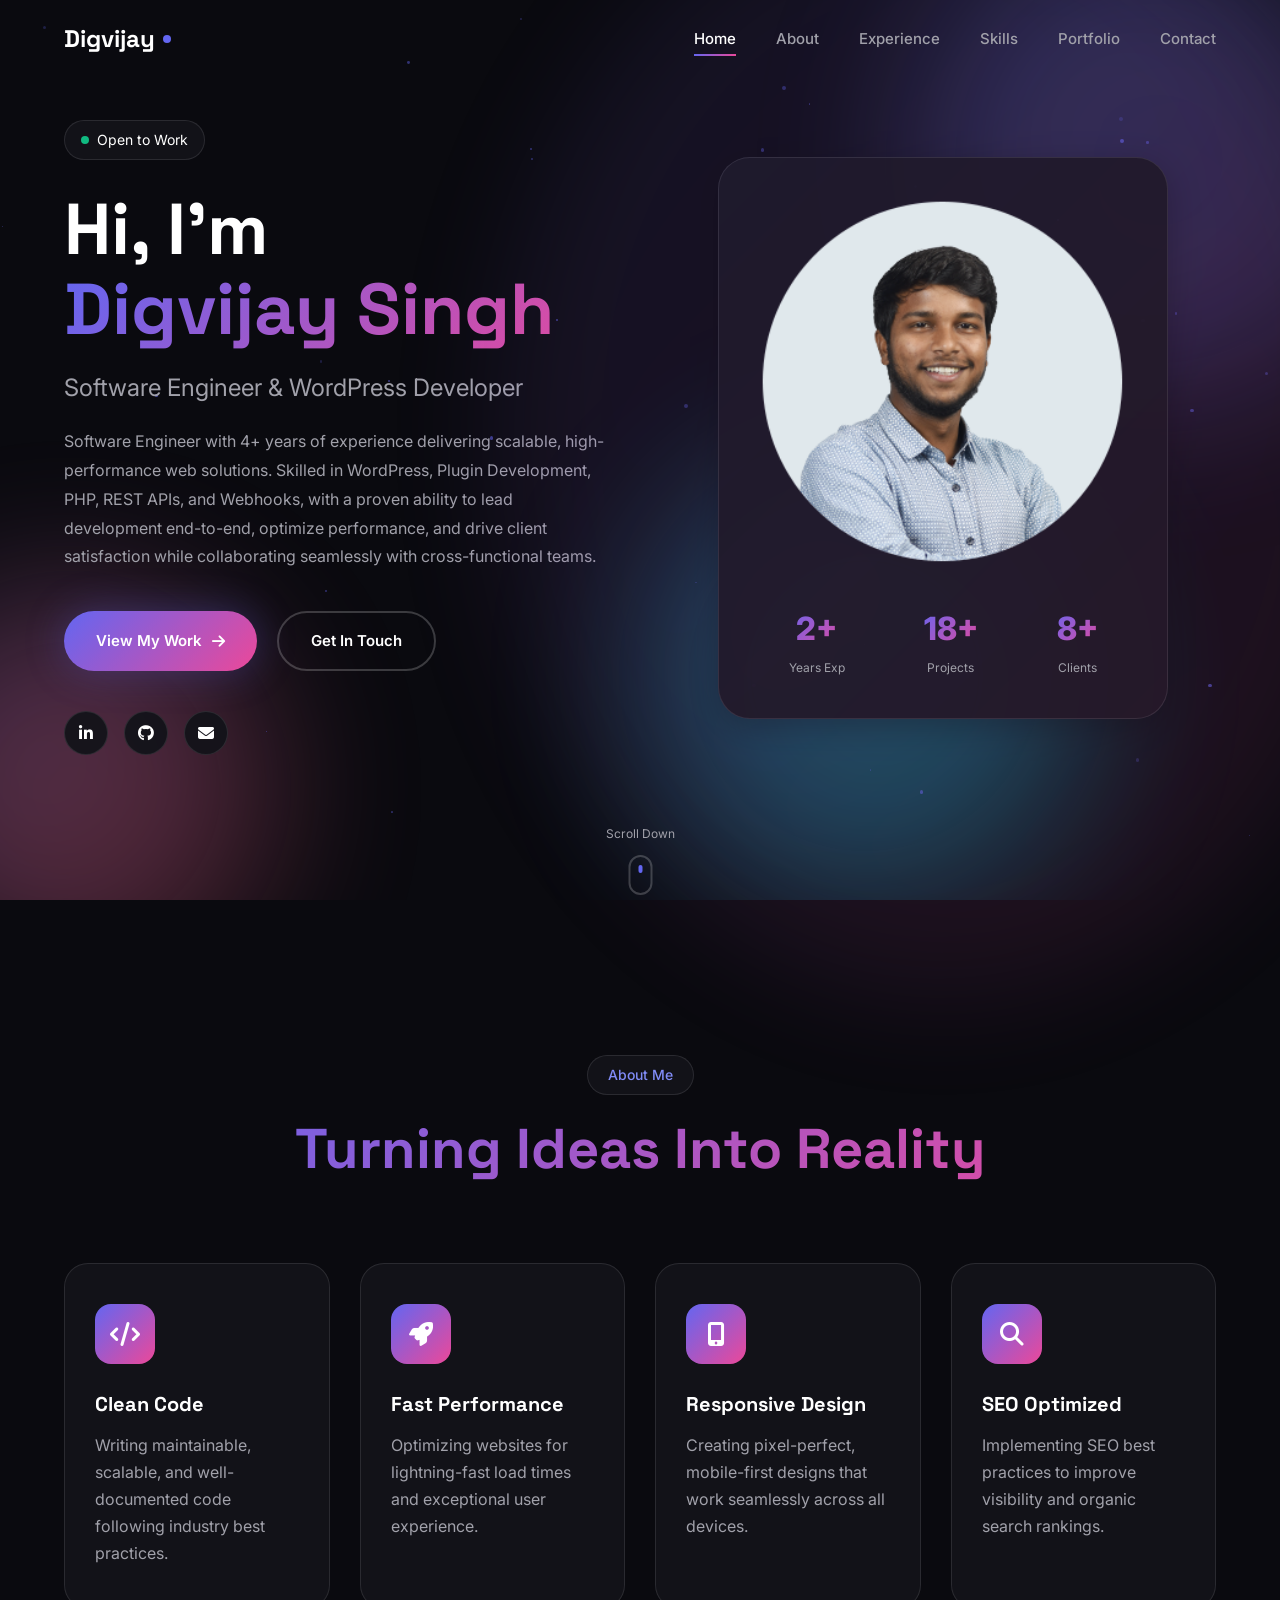
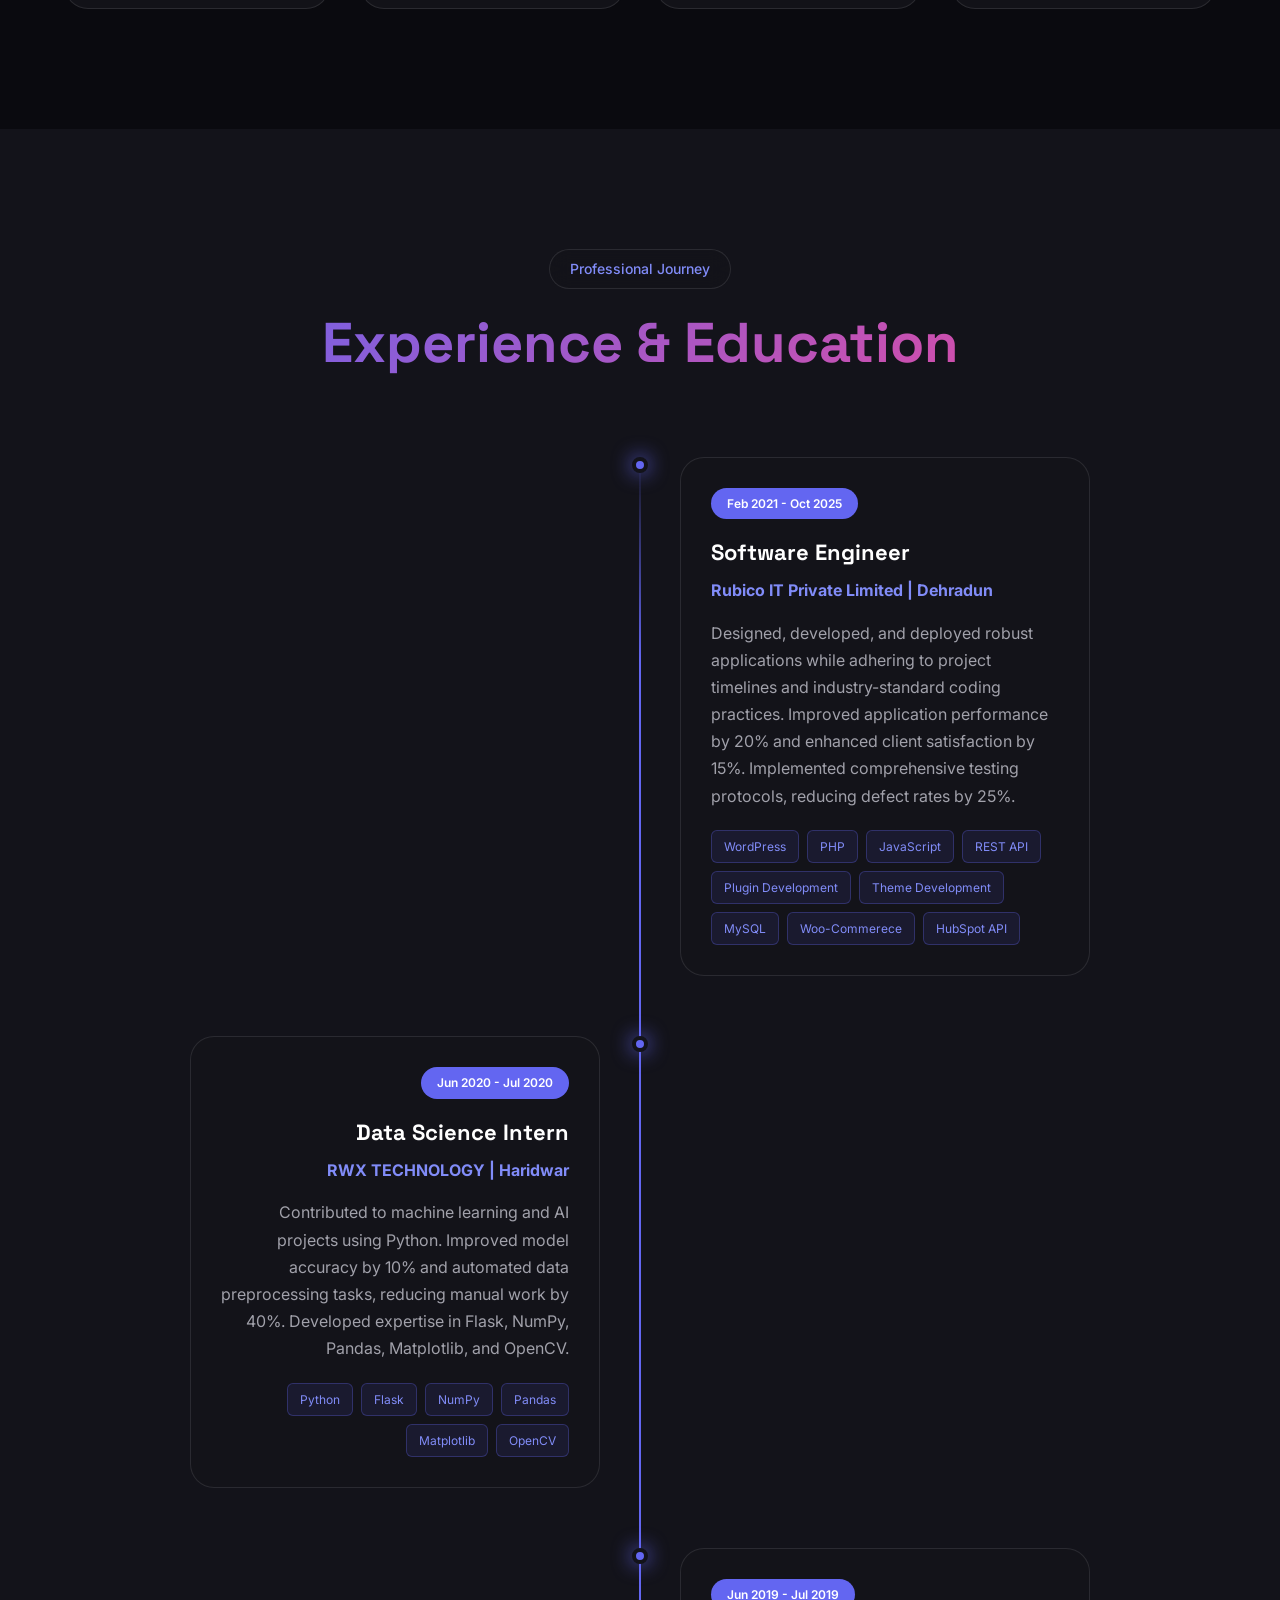
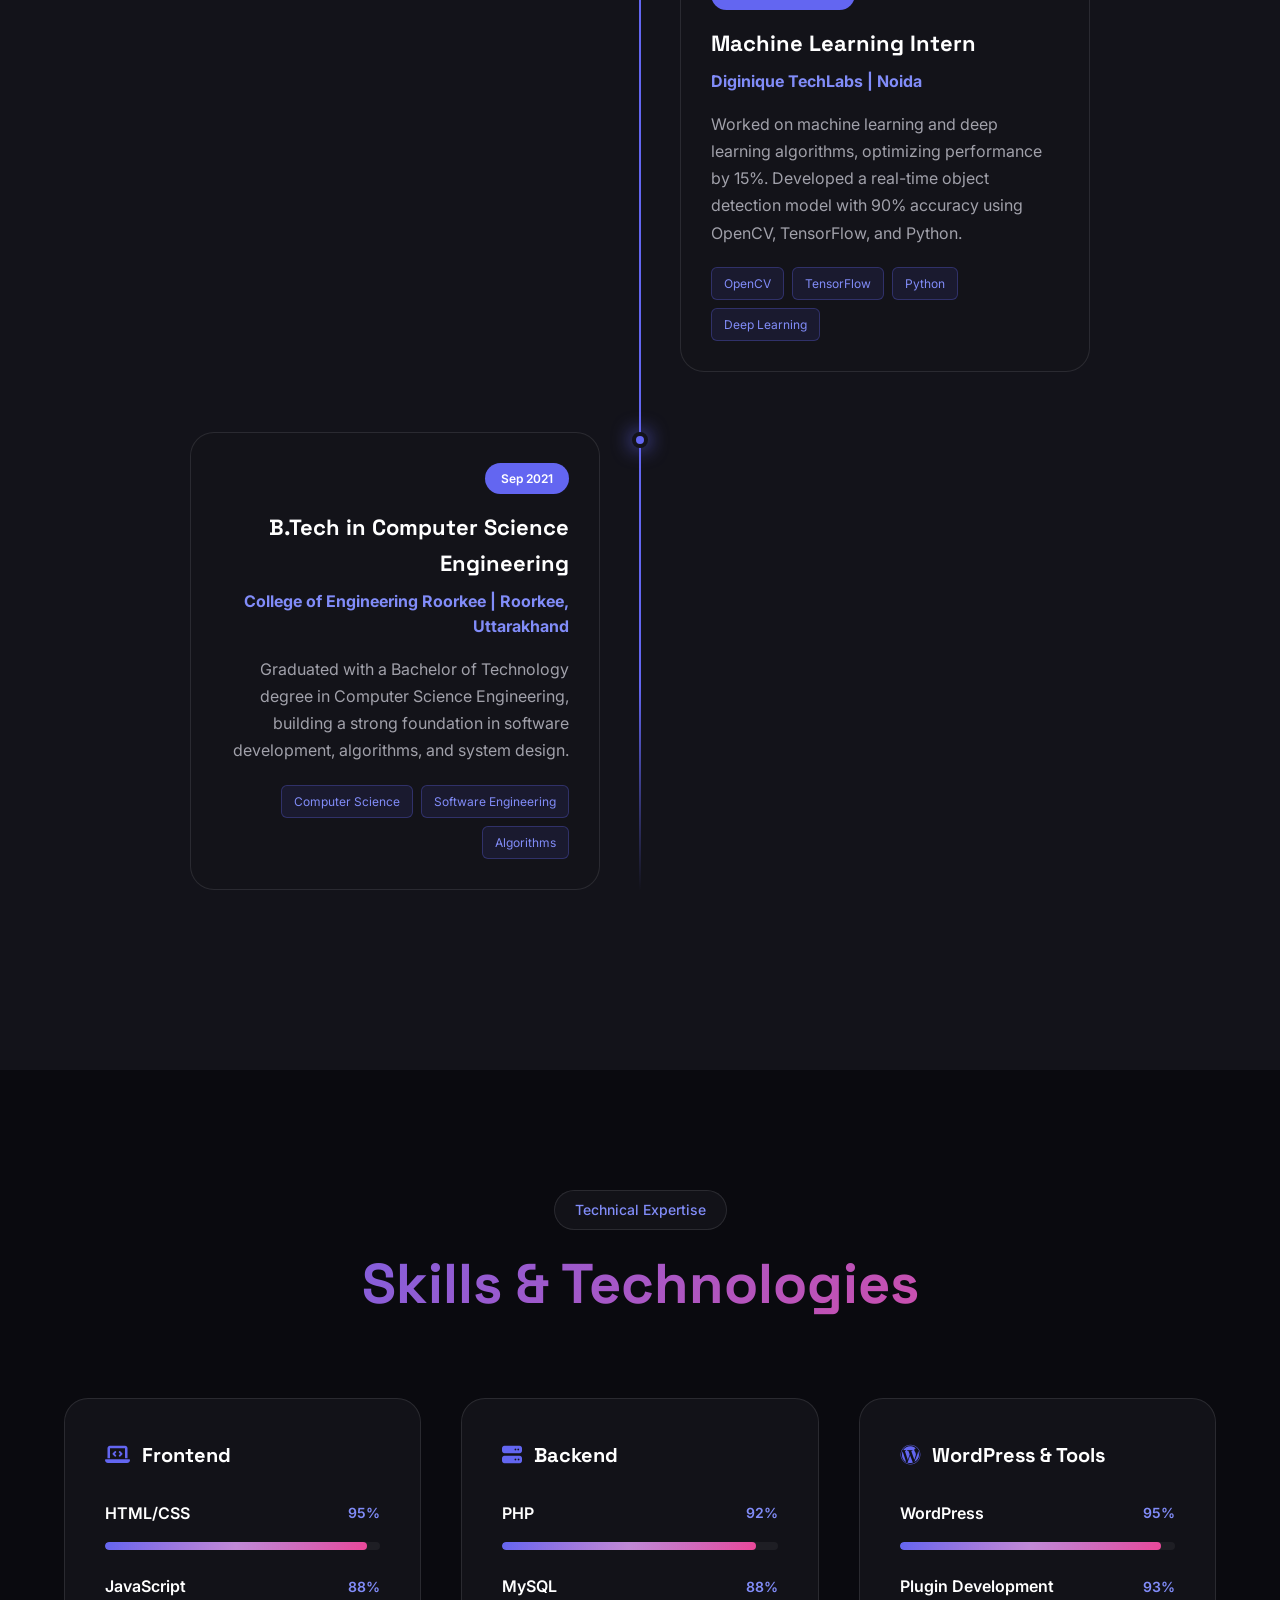
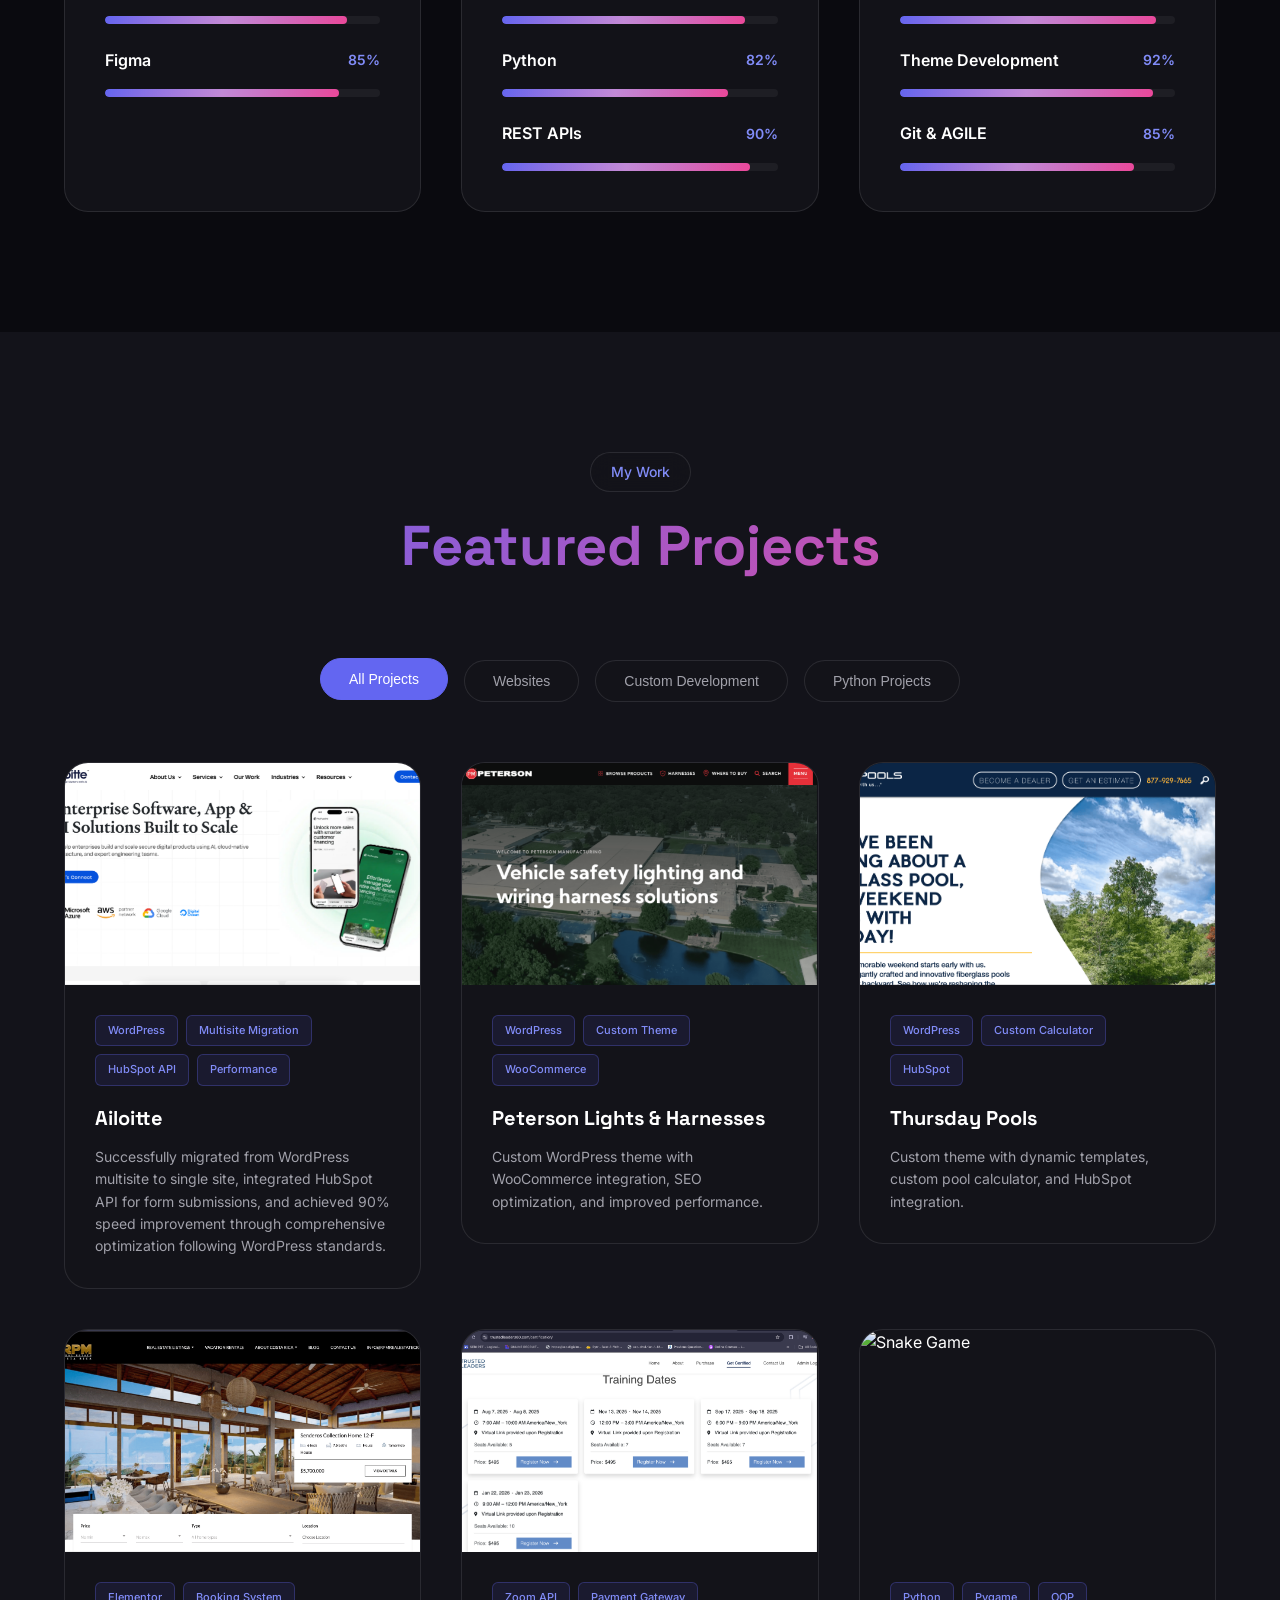
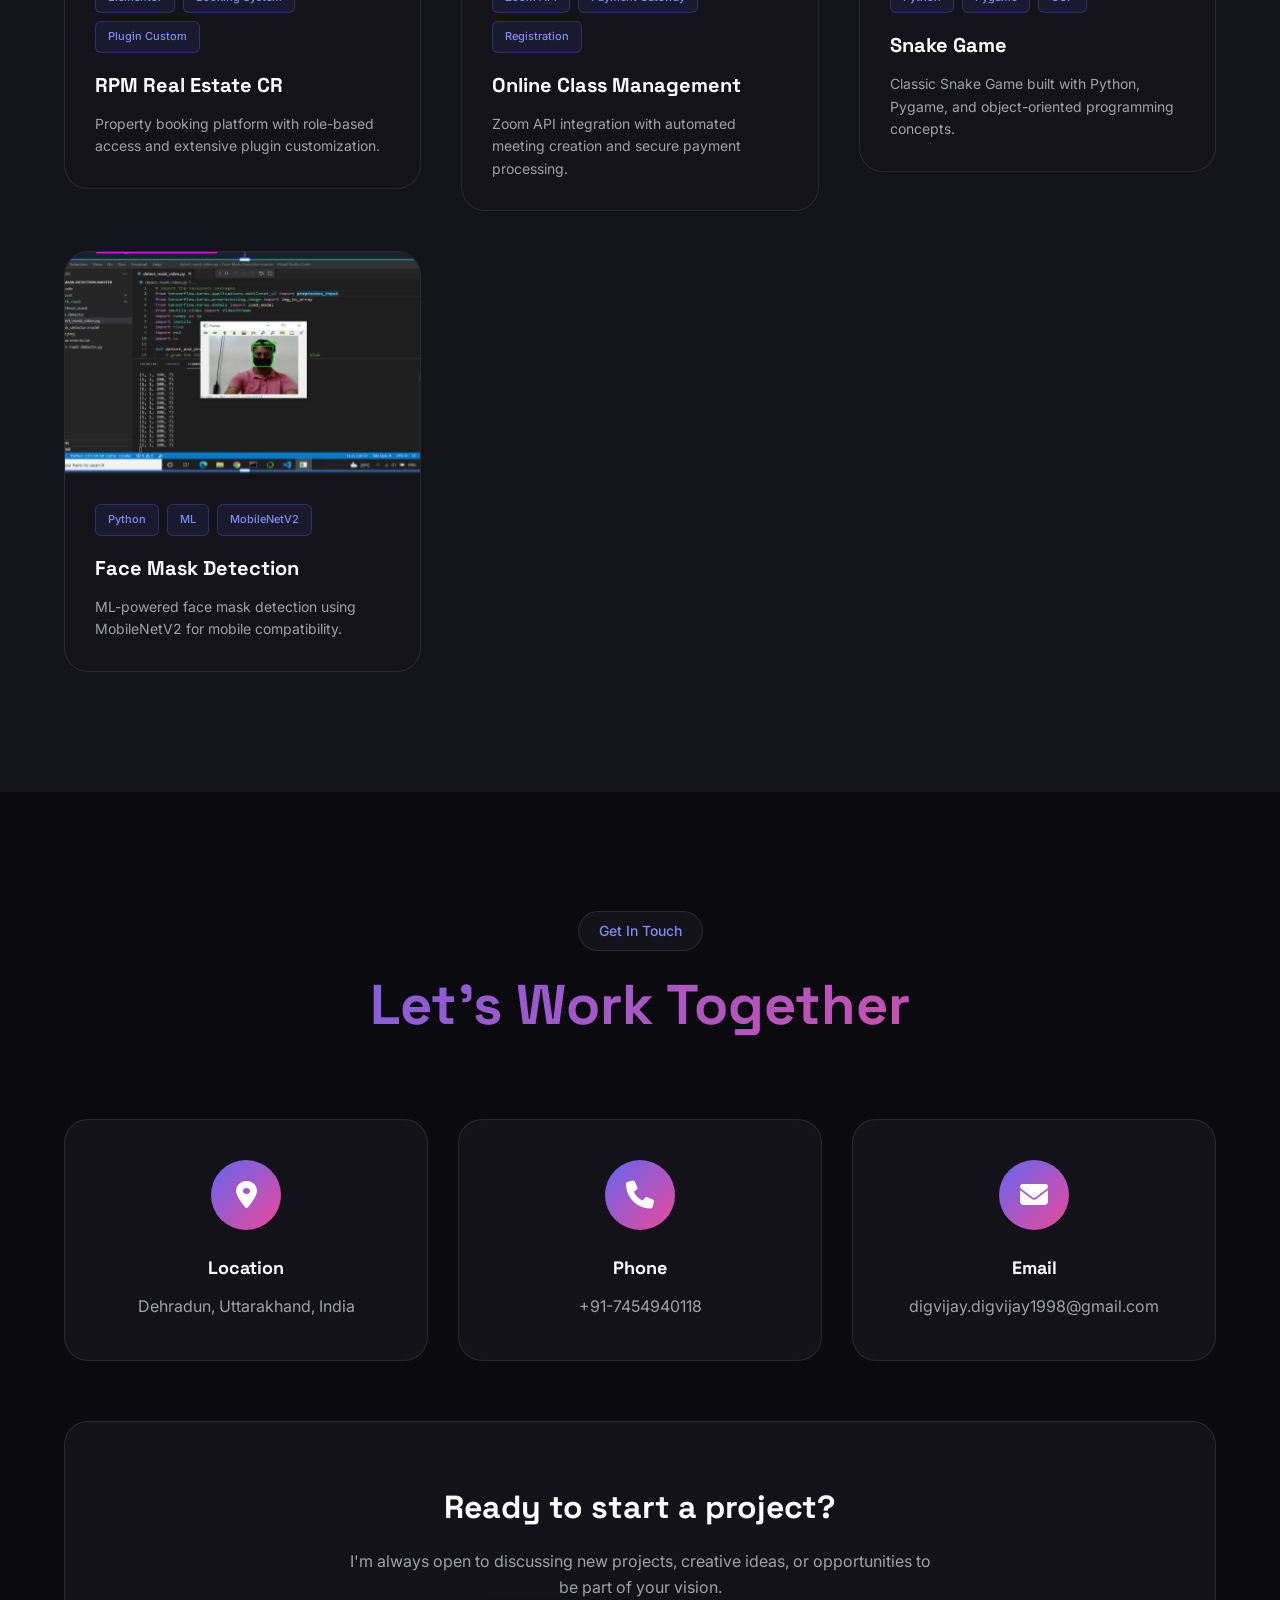
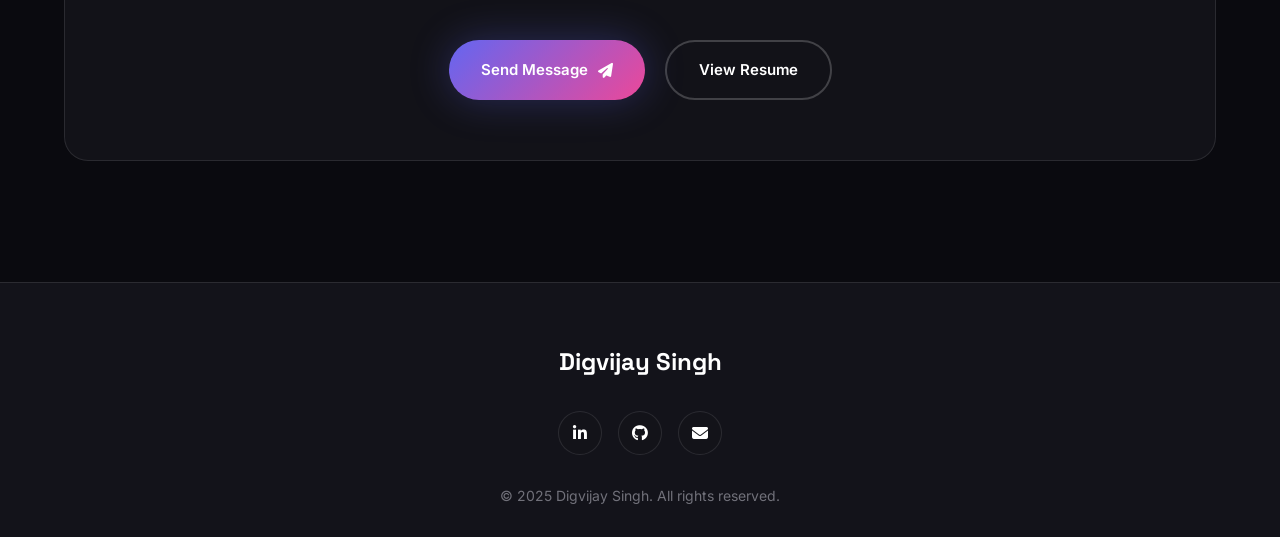
==== commit ecb12721: "update the resume" ====
--- a/index.html
+++ b/index.html
@@ -595,7 +595,7 @@
                             <span>Send Message</span>
                             <i class="fas fa-paper-plane"></i>
                         </a>
-                        <a href="/Wordpress Resume  - Digvijay Singh.pdf" target="_blank" class="btn btn-outline">
+                        <a href="/resume.pdf" target="_blank" class="btn btn-outline">
                             <span>View Resume</span>
                         </a>
                     </div>
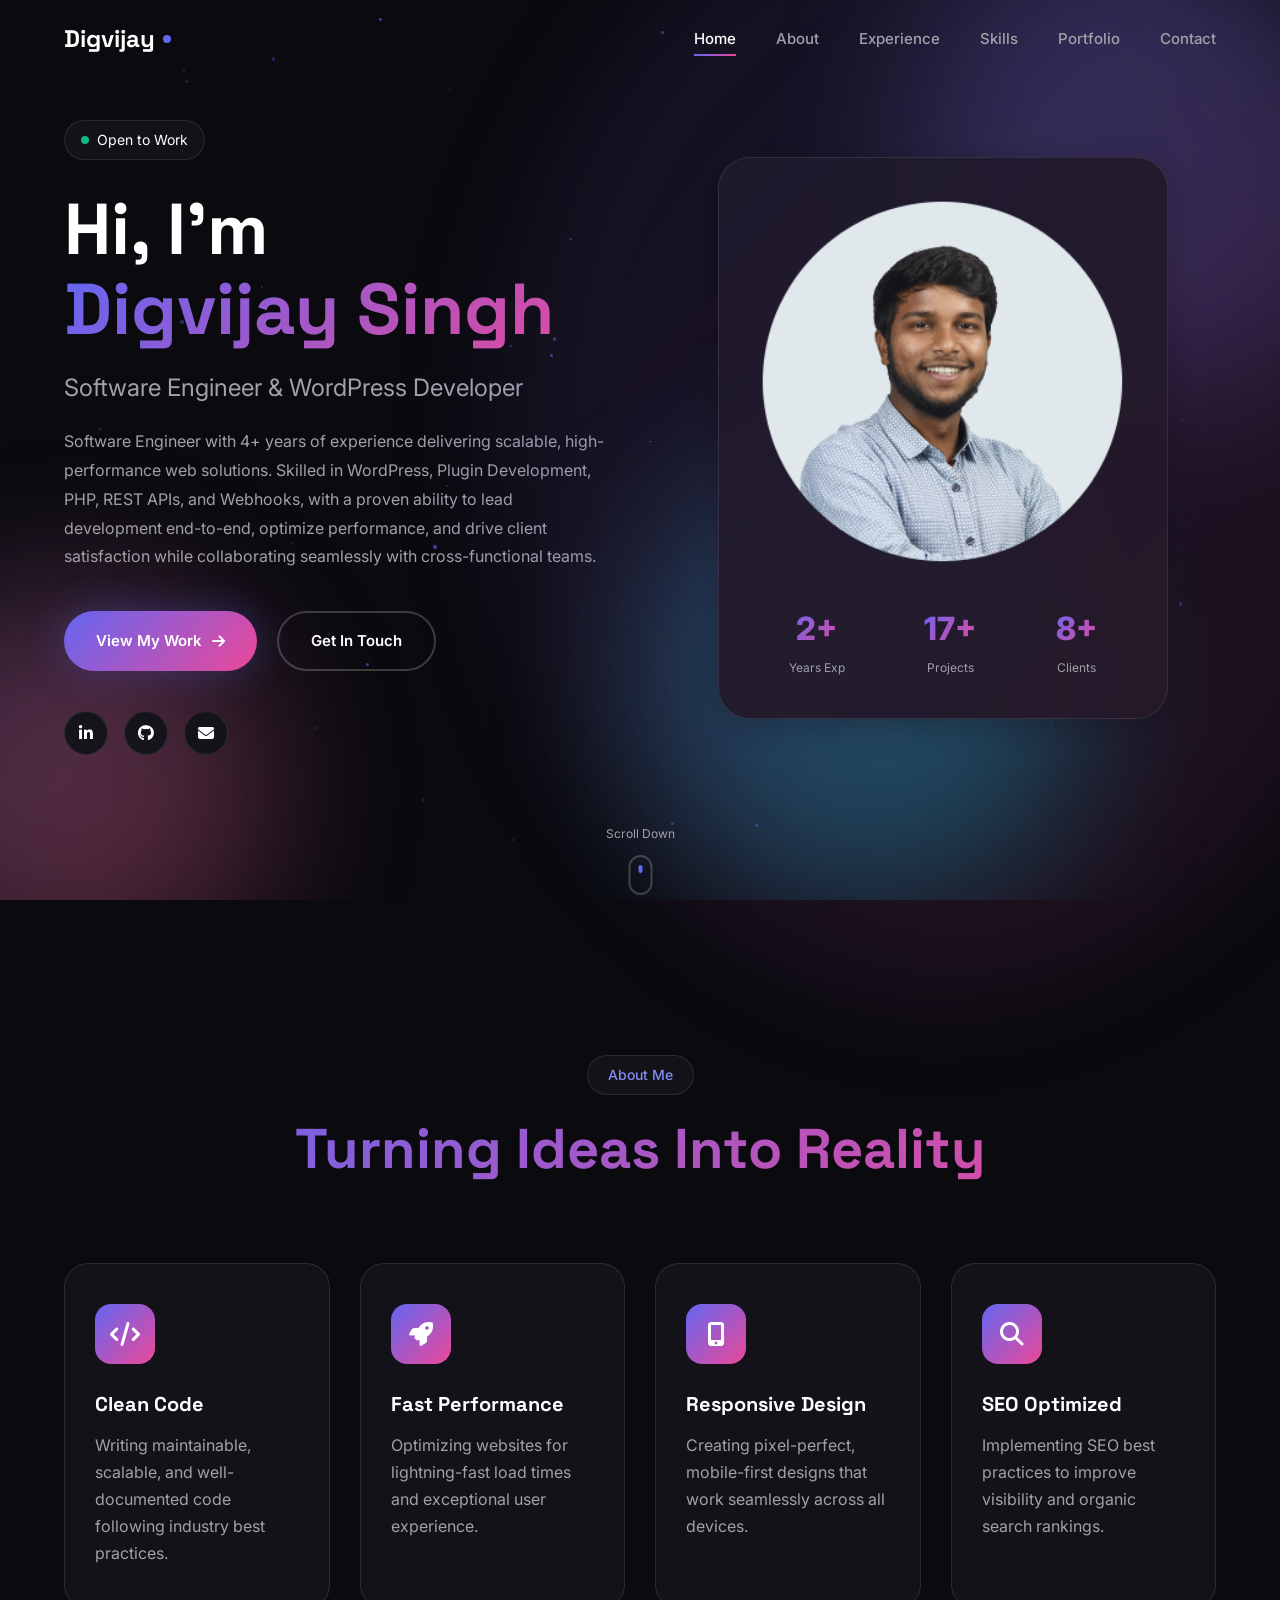
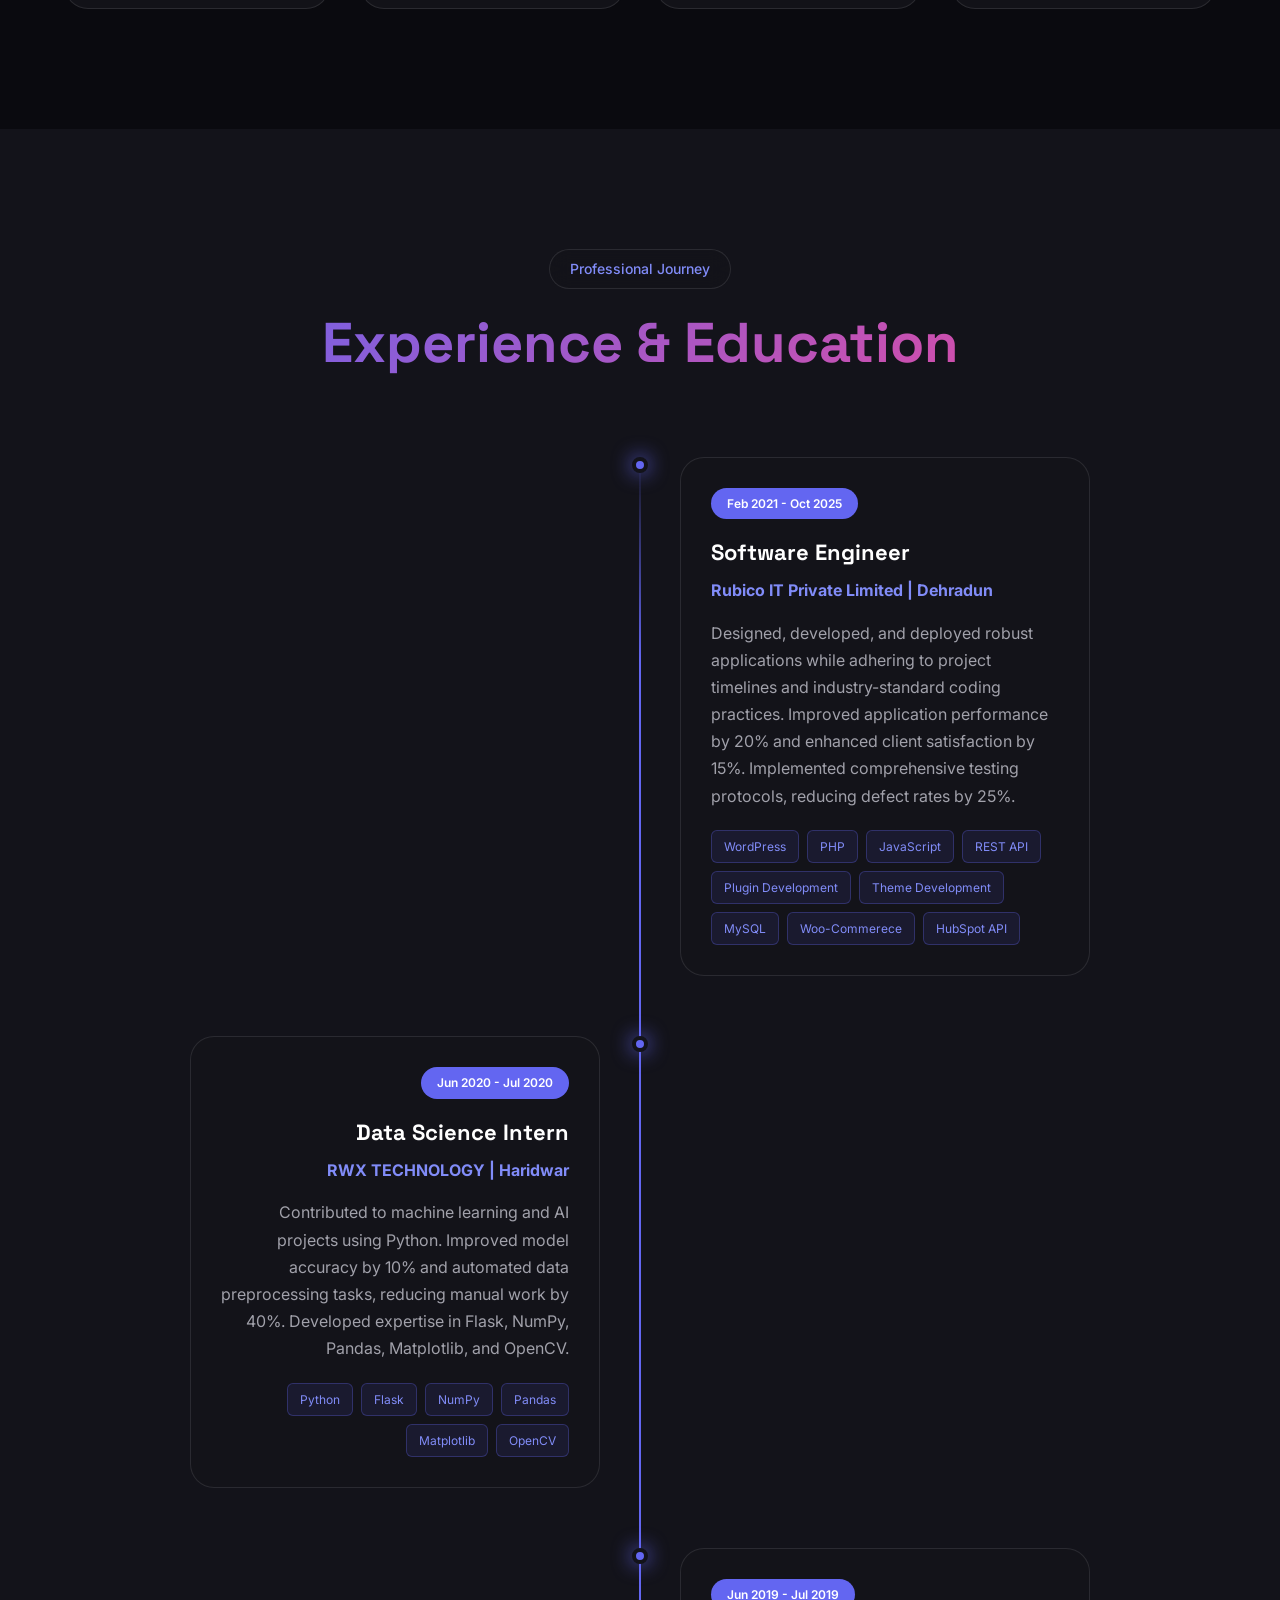
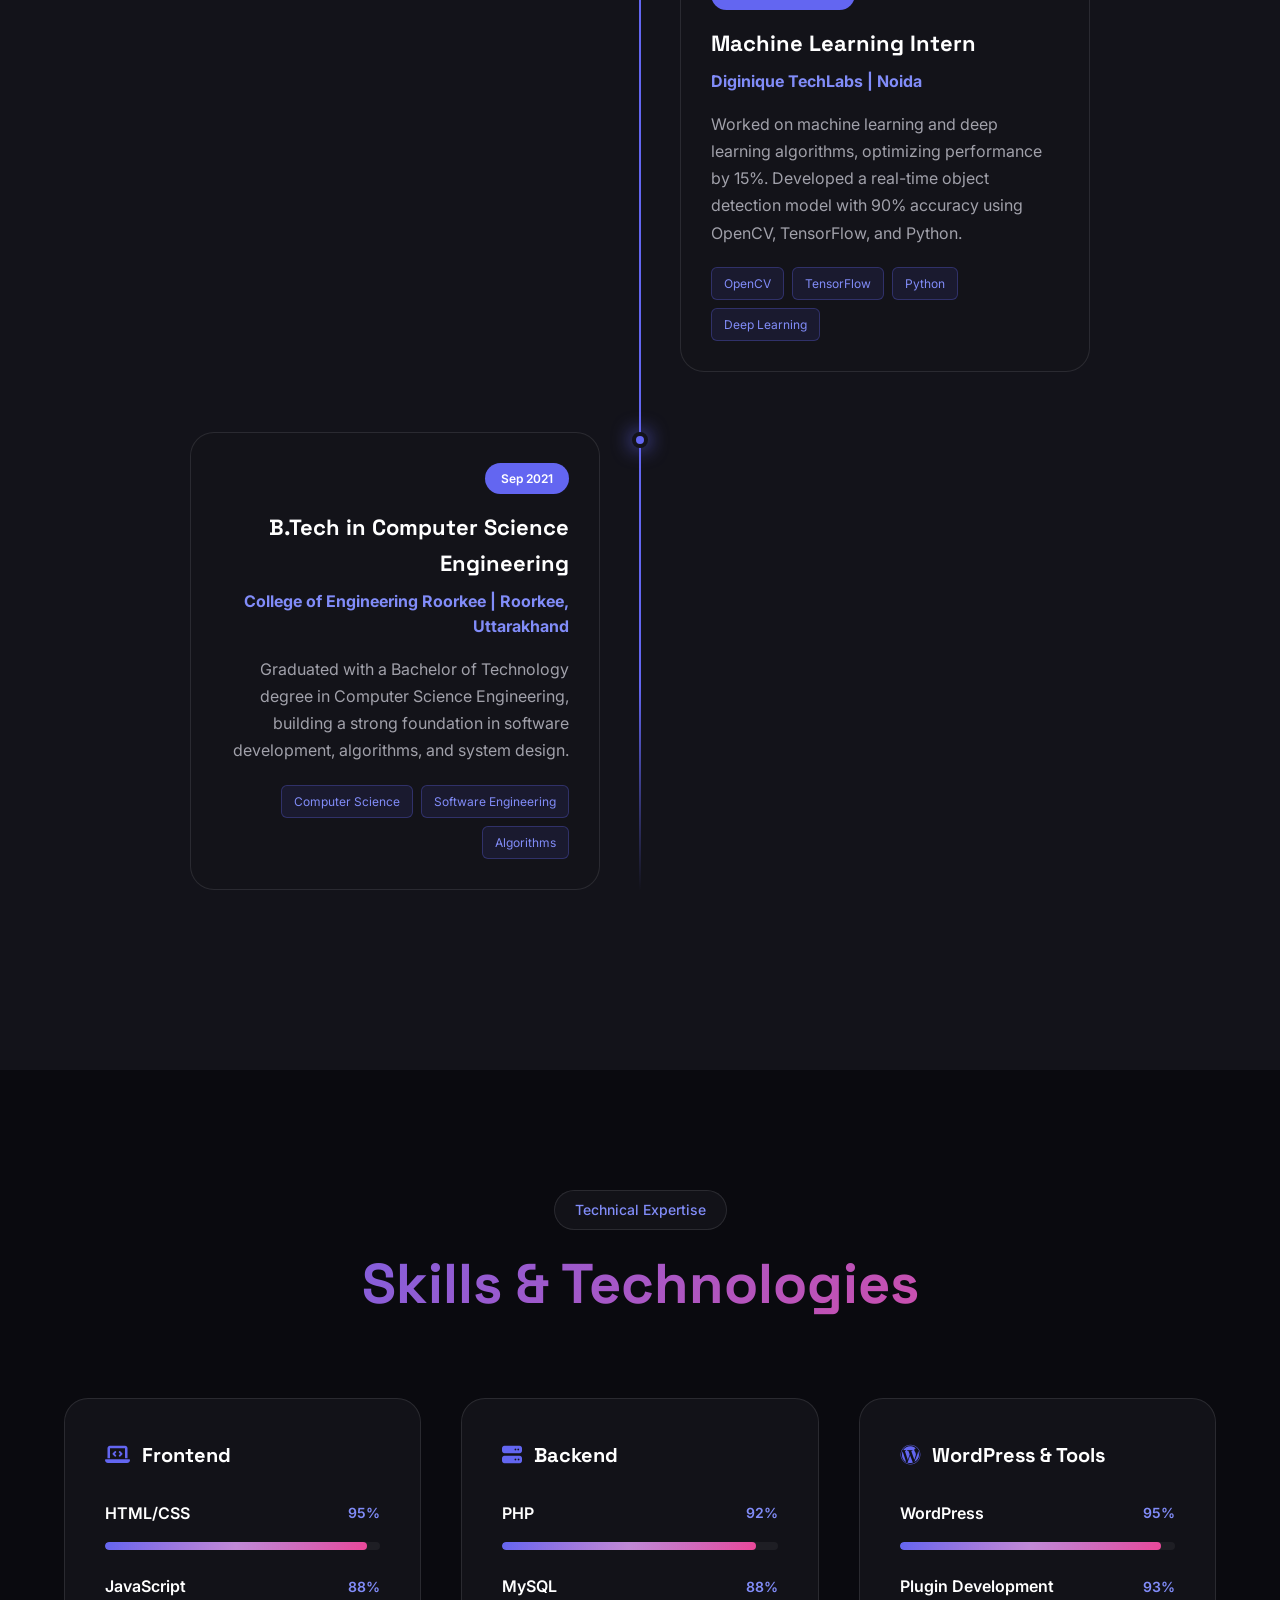
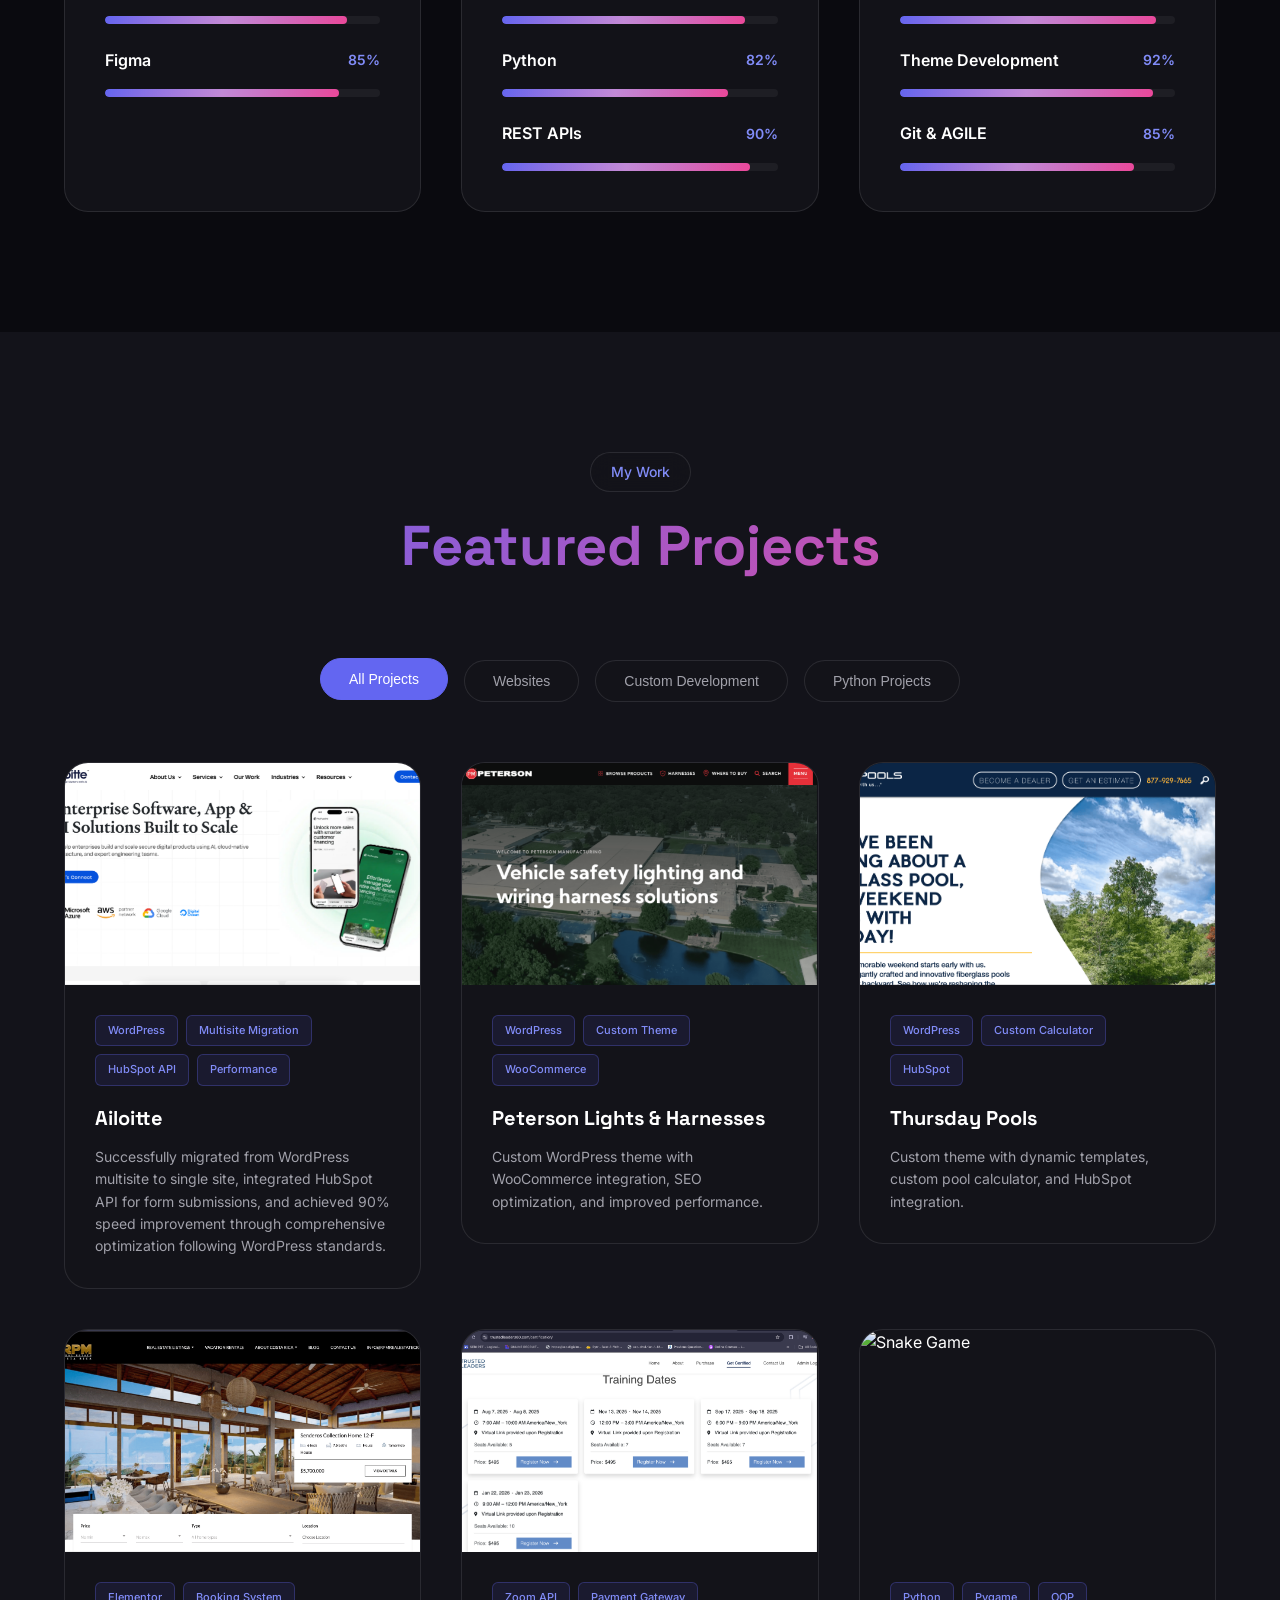
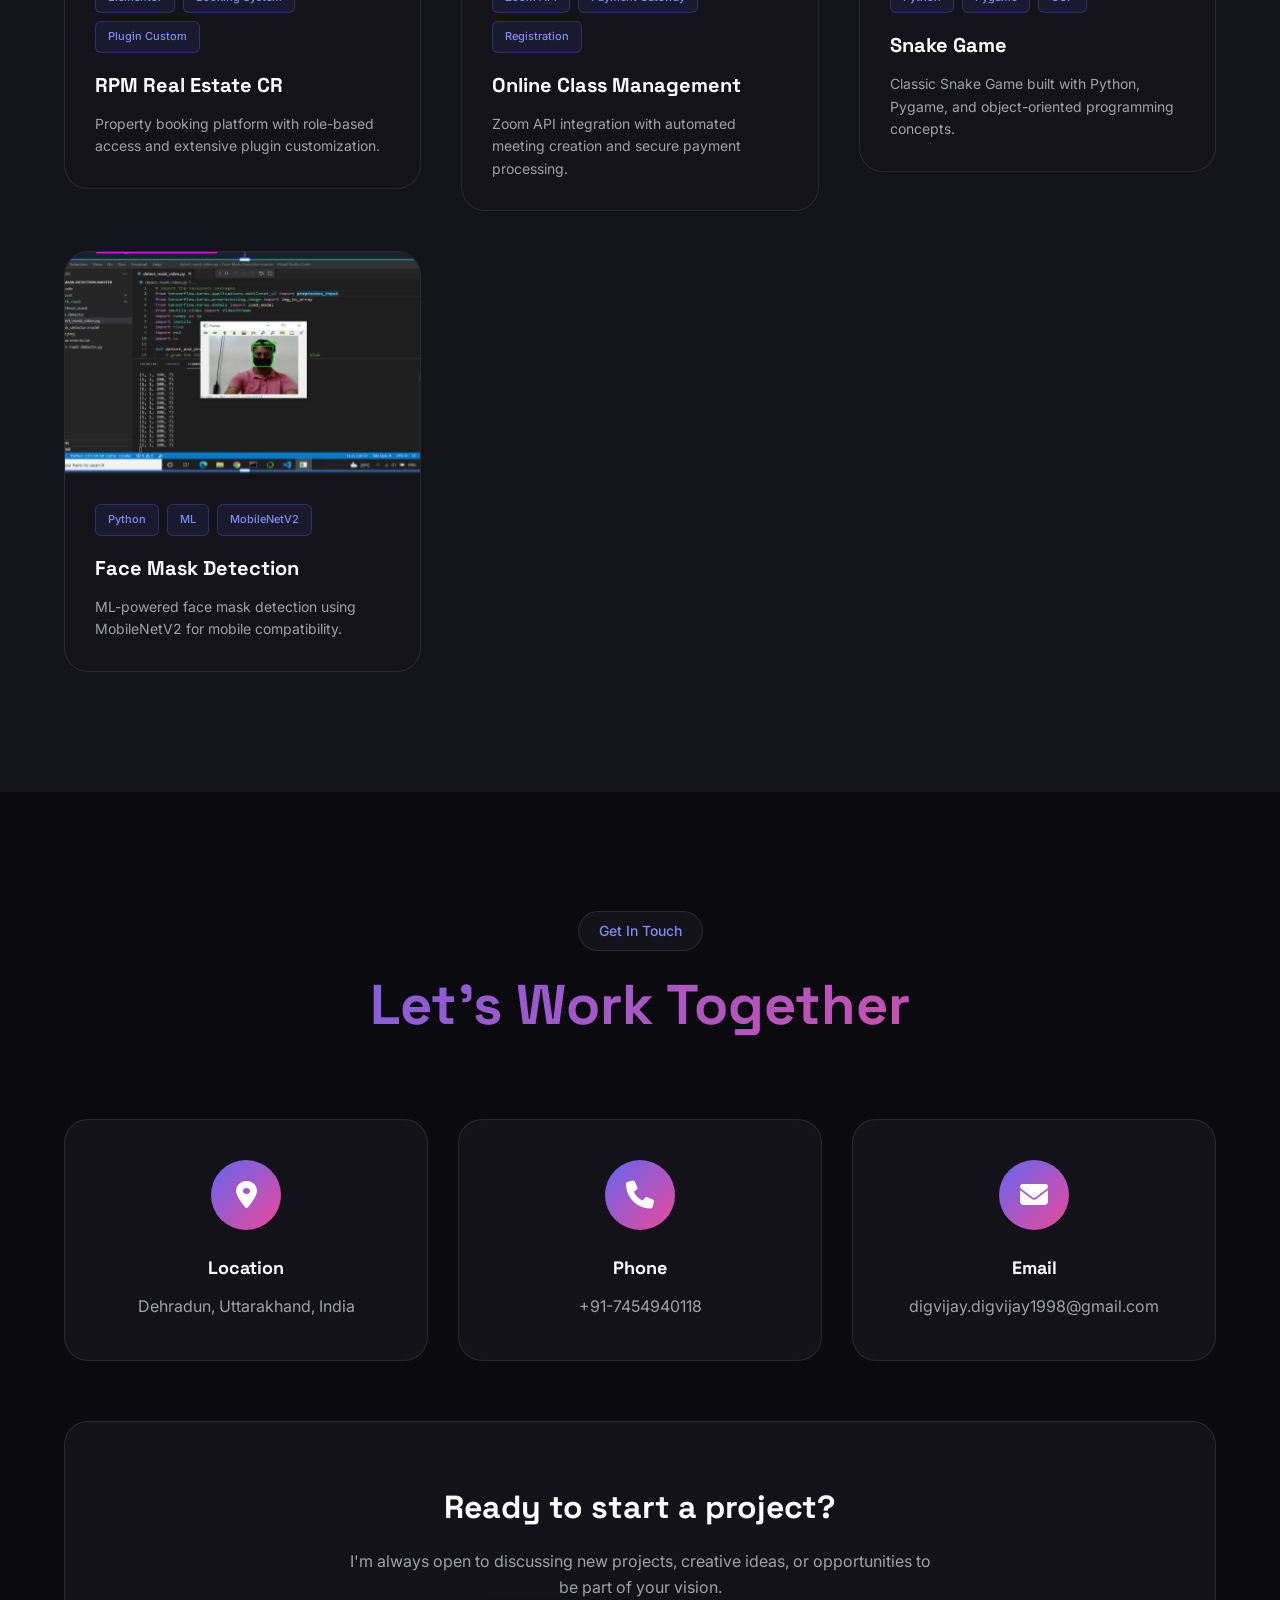
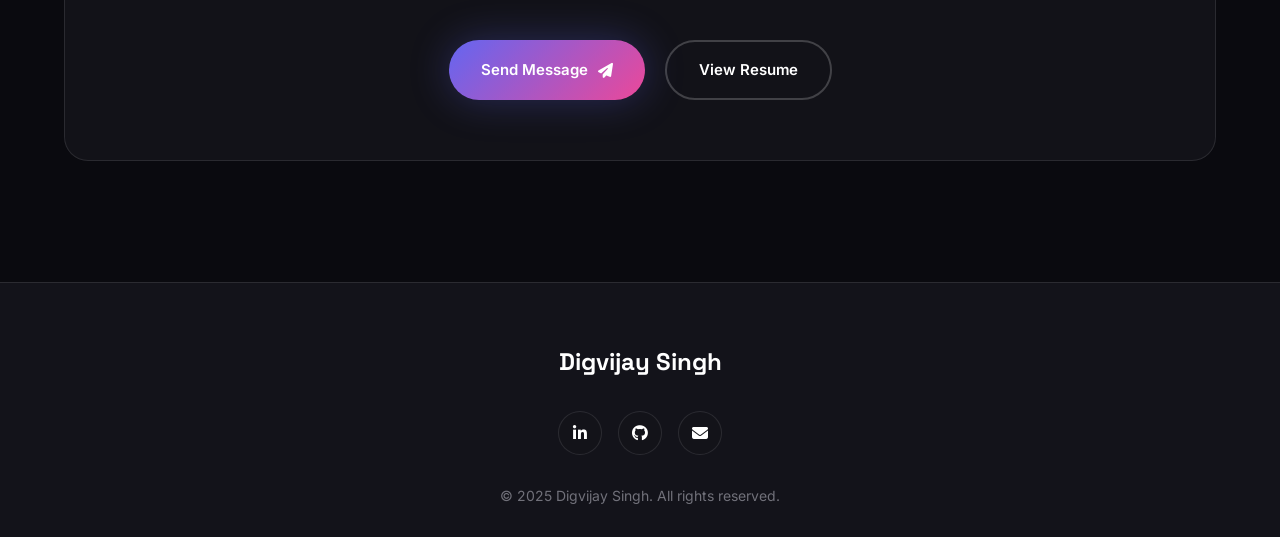
==== commit fe11e5ef: "resume fix" ====
--- a/index.html
+++ b/index.html
@@ -595,7 +595,7 @@
                             <span>Send Message</span>
                             <i class="fas fa-paper-plane"></i>
                         </a>
-                        <a href="/resume.pdf" target="_blank" class="btn btn-outline">
+                        <a href="resume.pdf" target="_blank" class="btn btn-outline">
                             <span>View Resume</span>
                         </a>
                     </div>
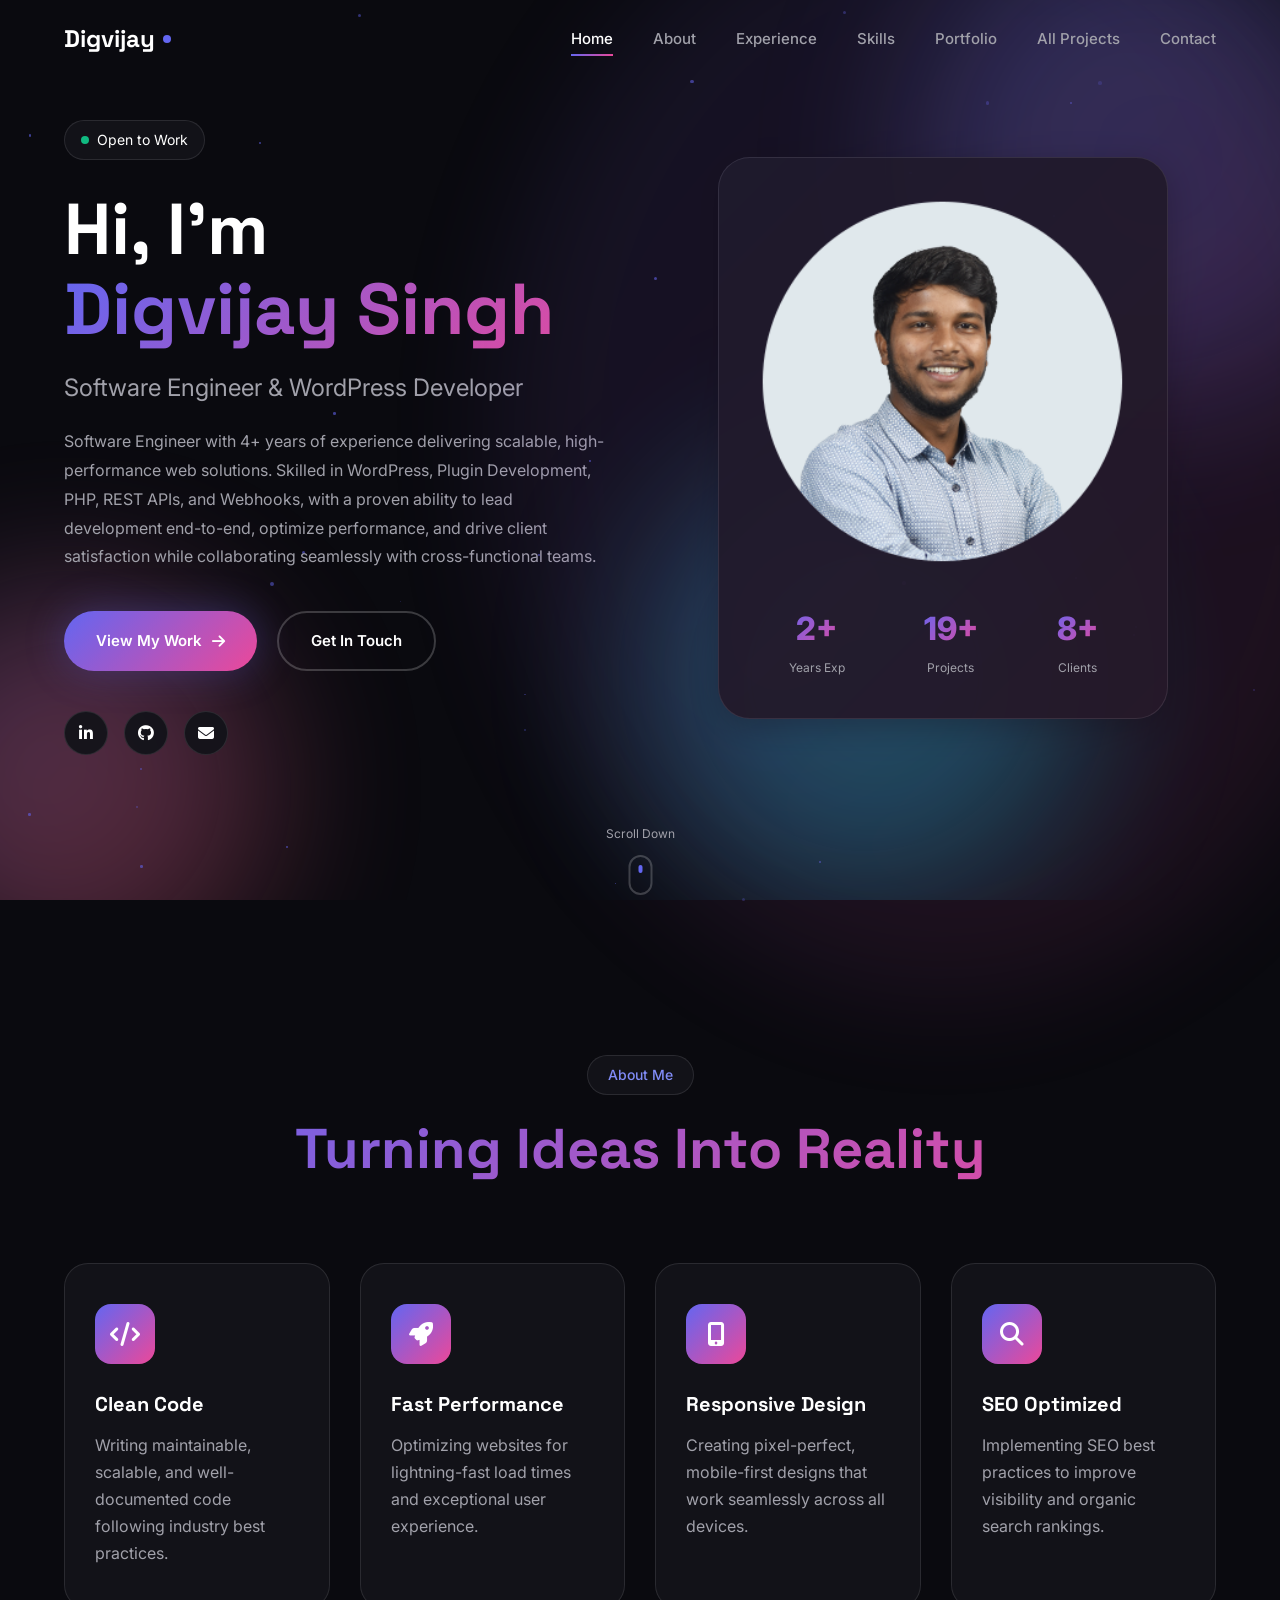
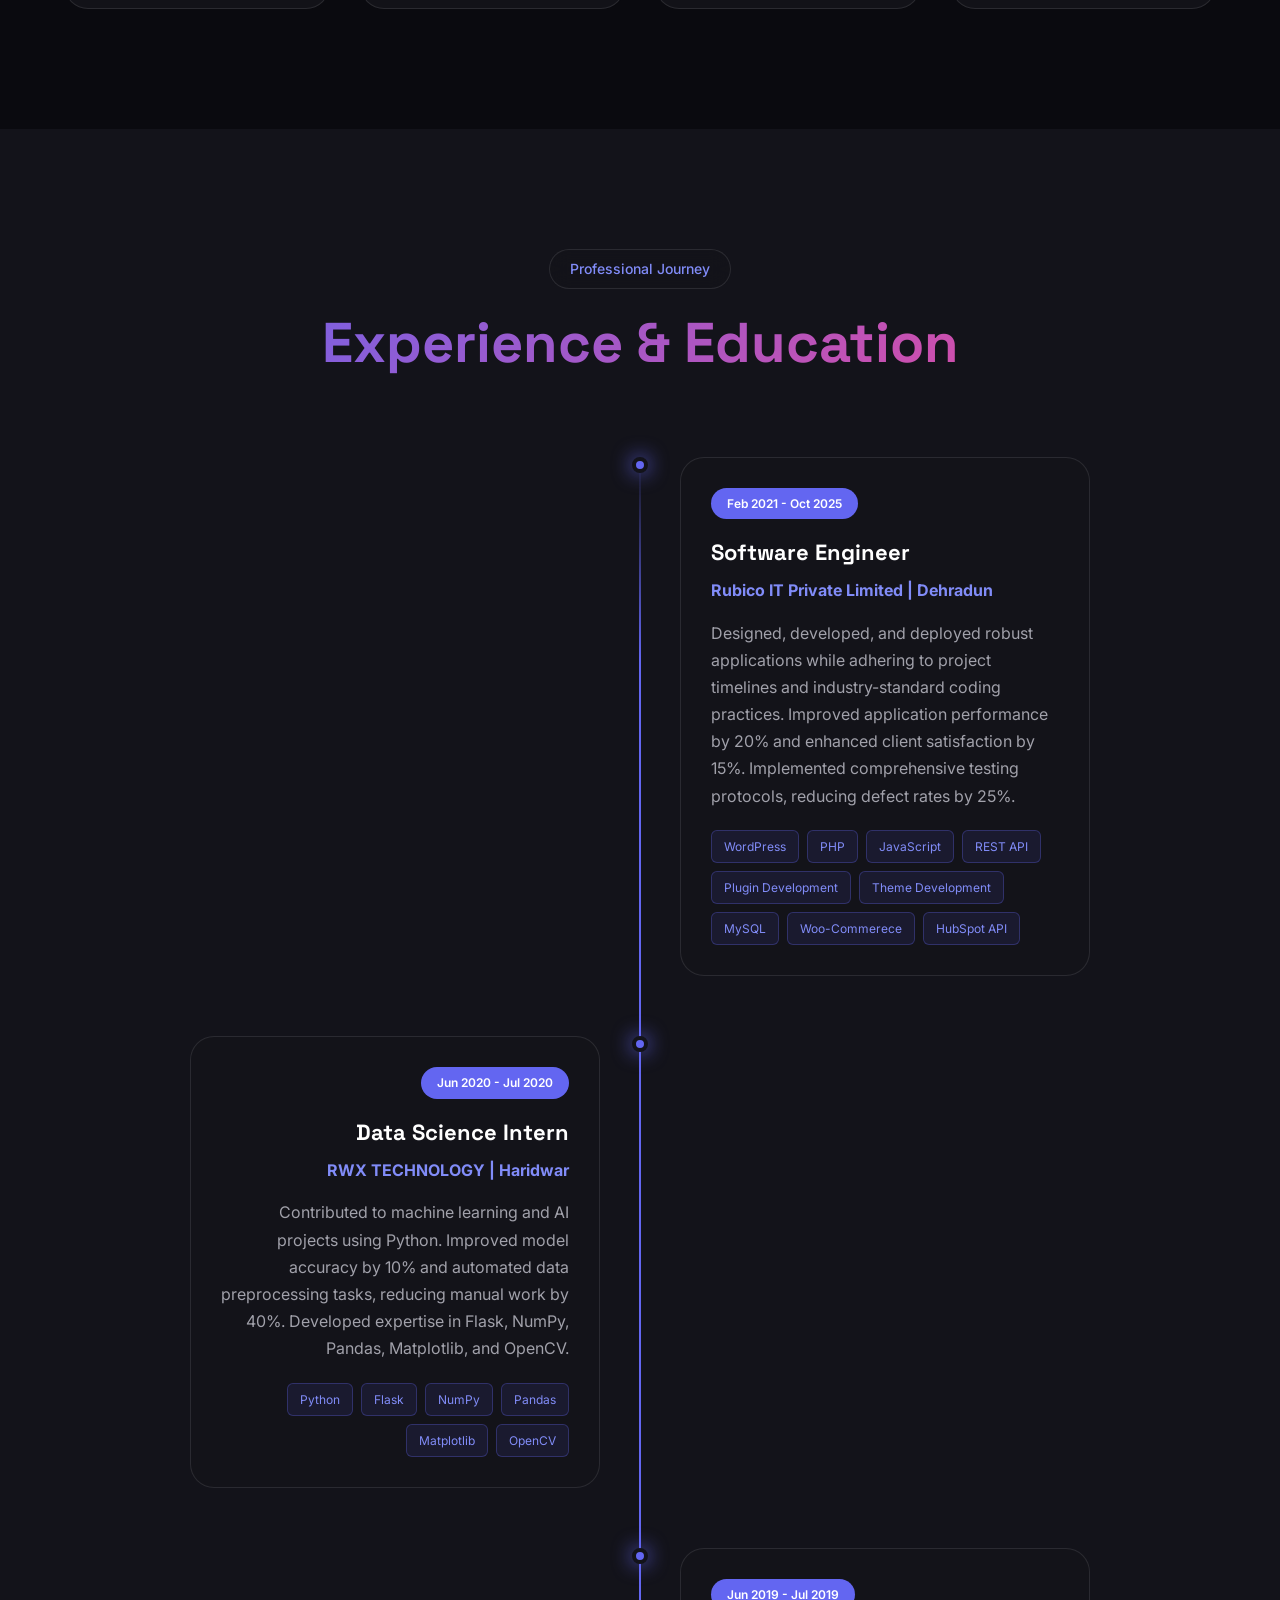
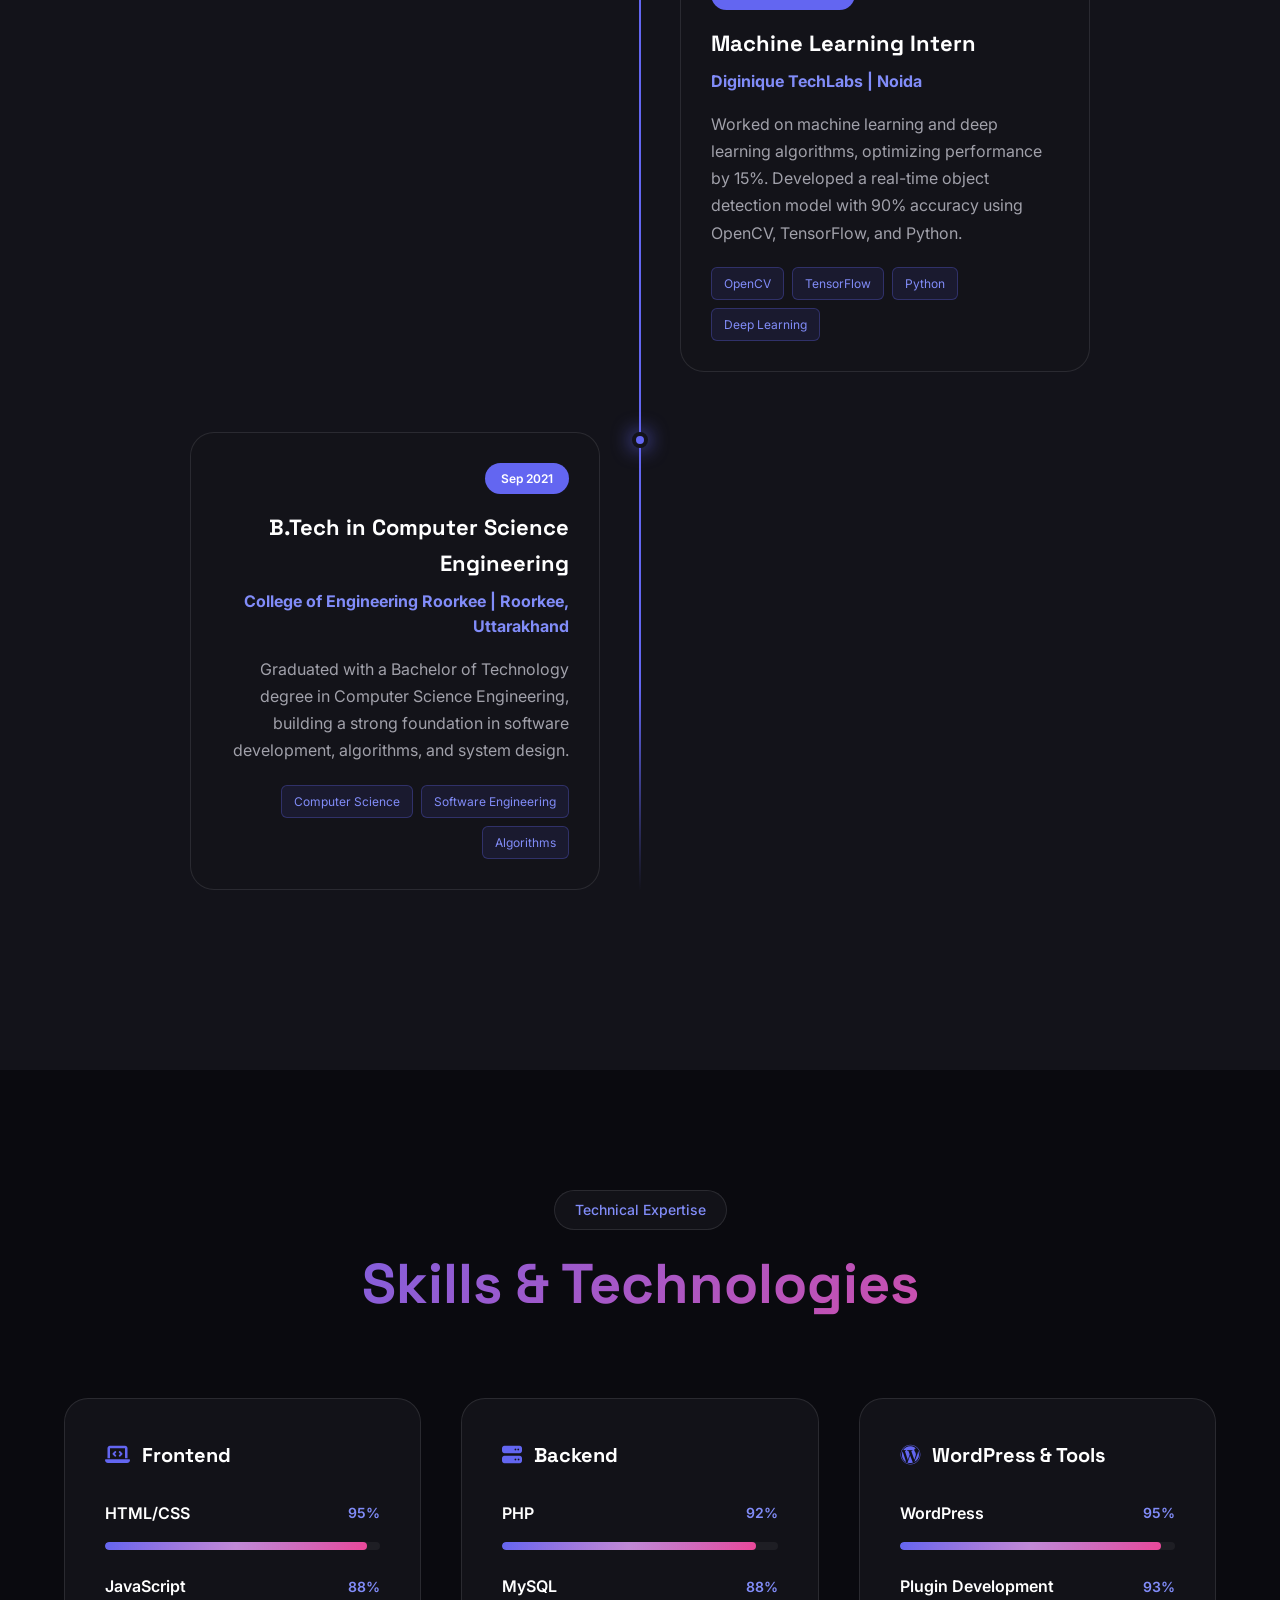
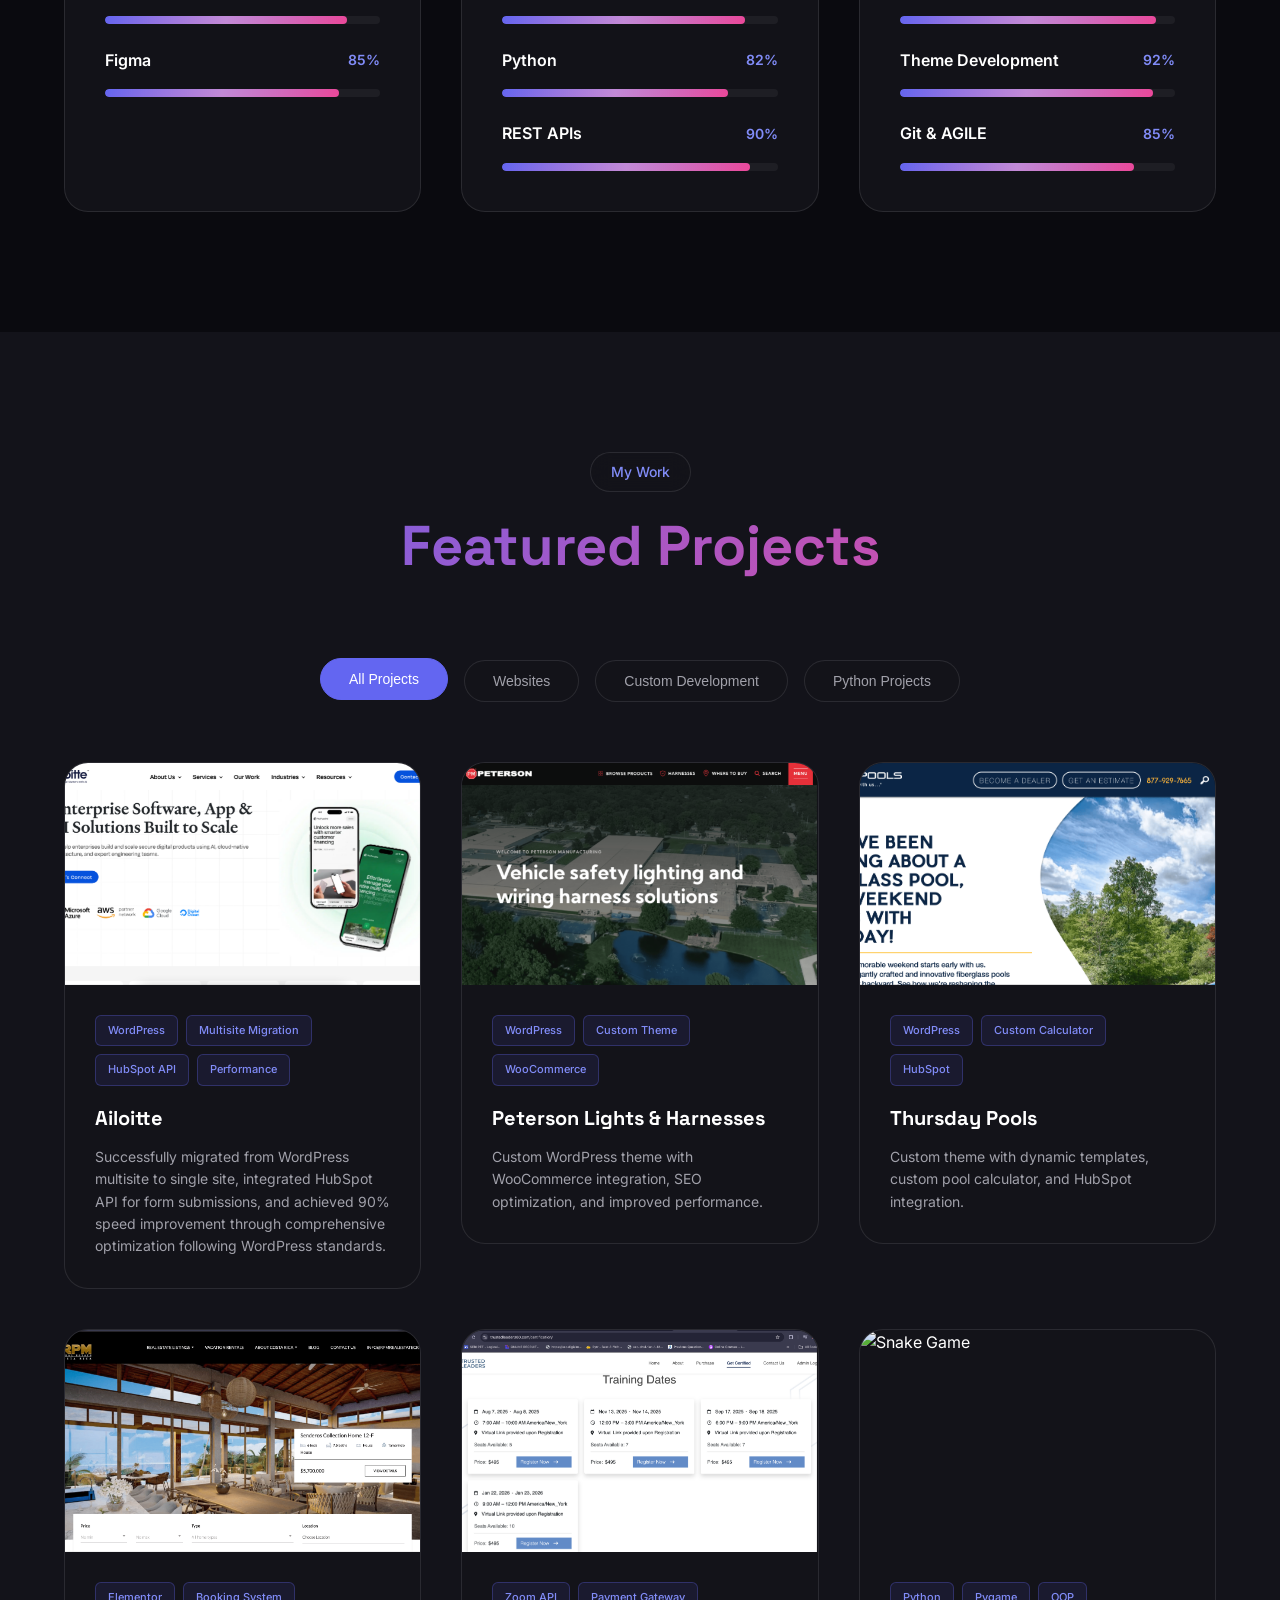
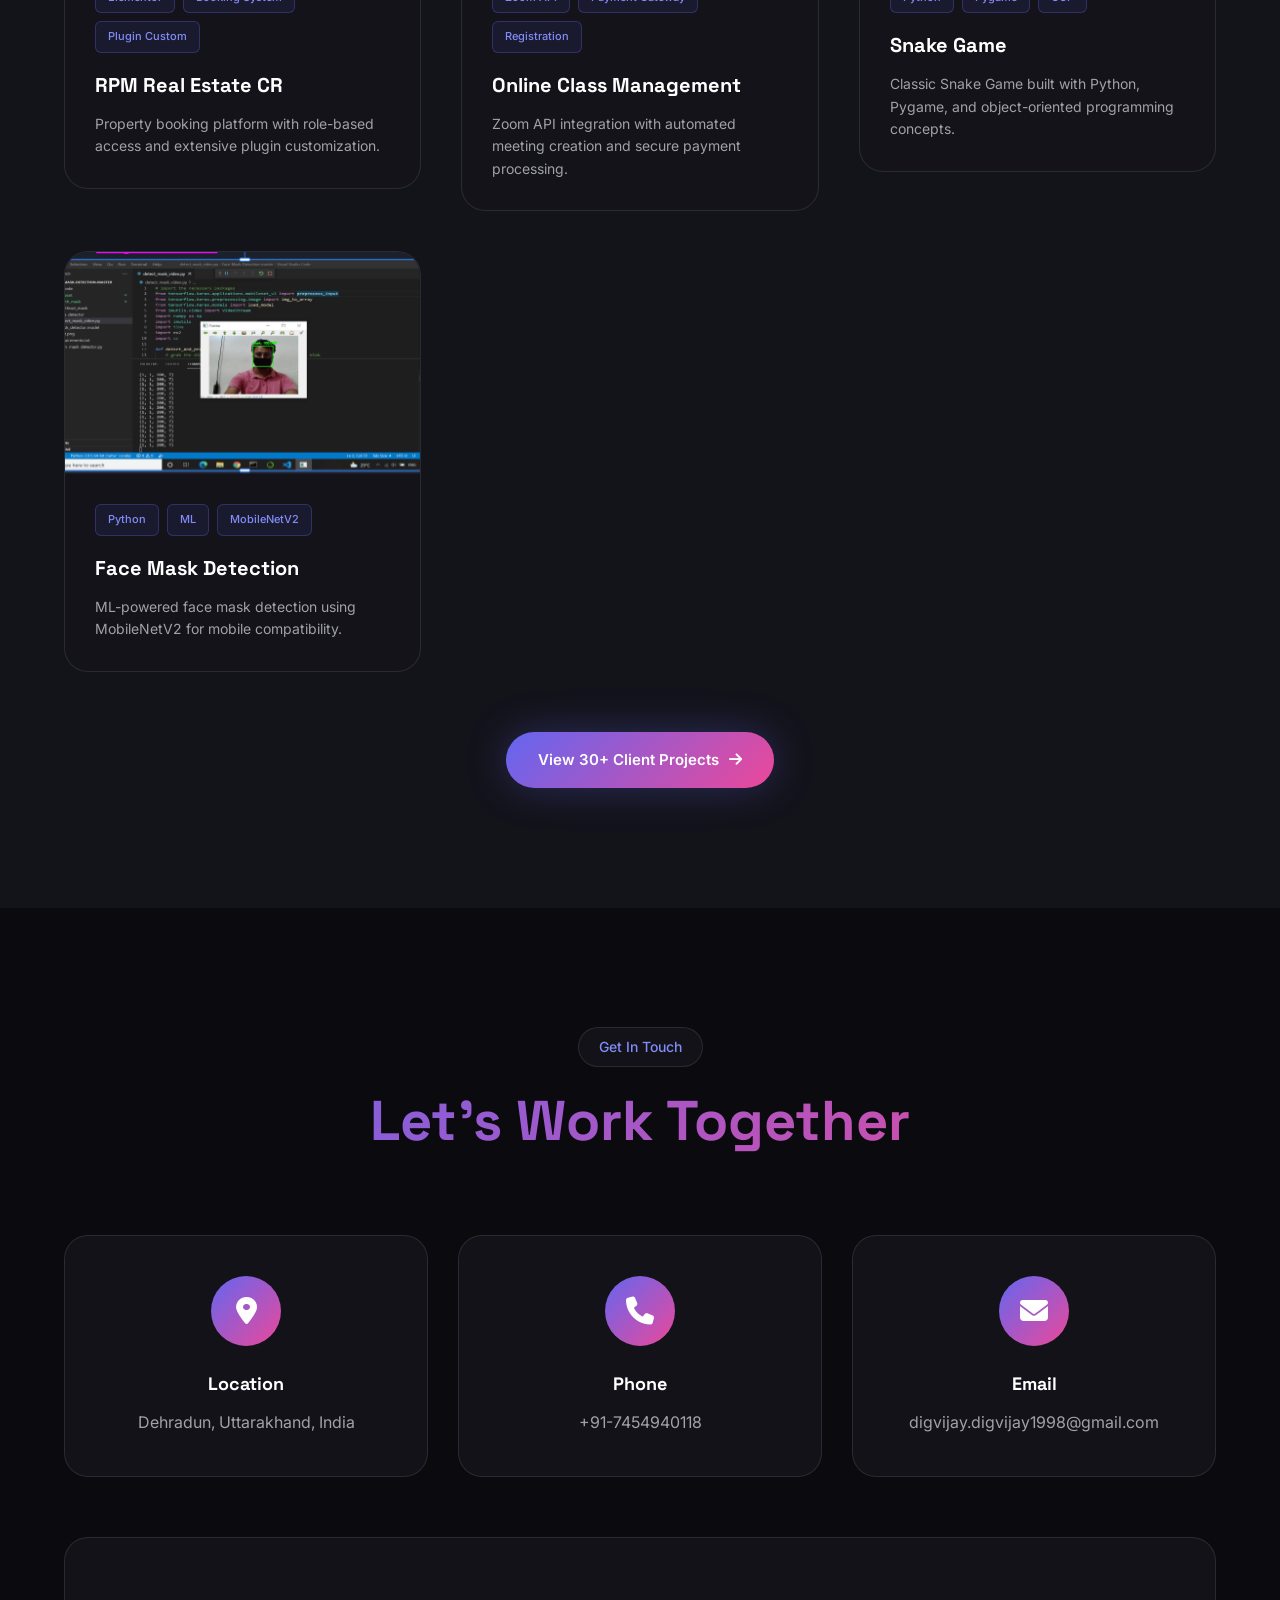
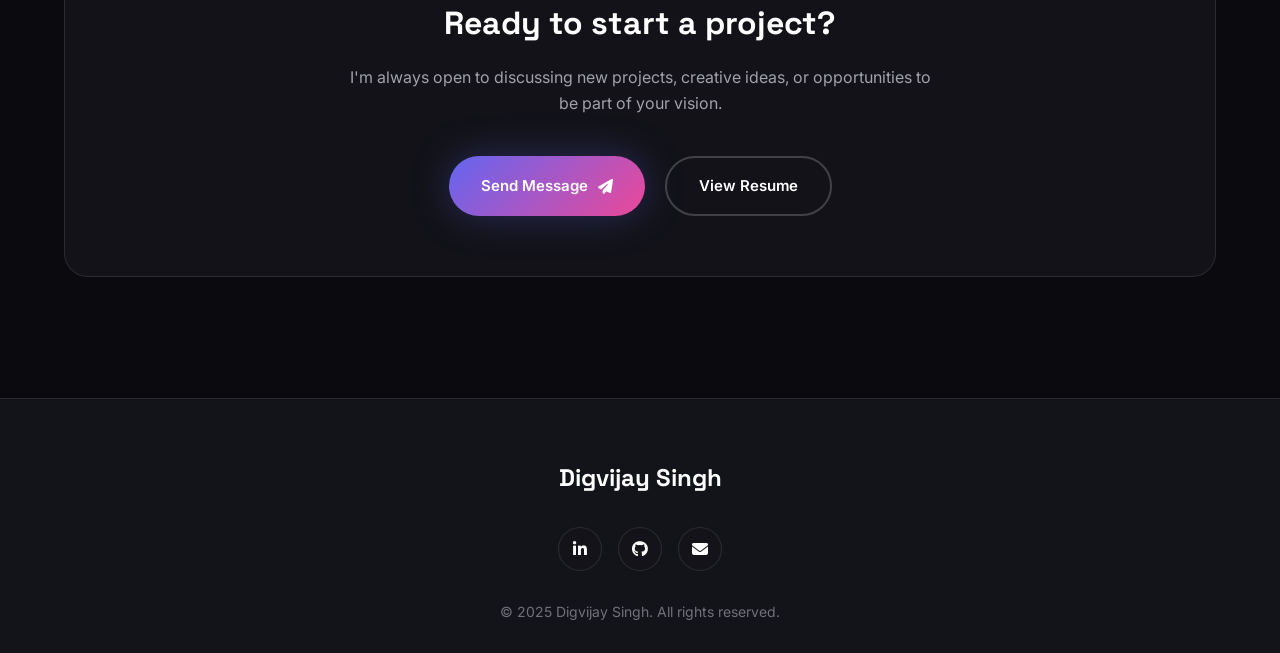
==== commit df28e5ff: "Update all projects" ====
--- a/index.html
+++ b/index.html
@@ -38,6 +38,7 @@
                 <a href="#experience" class="nav-link">Experience</a>
                 <a href="#skills" class="nav-link">Skills</a>
                 <a href="#portfolio" class="nav-link">Portfolio</a>
+                <a href="/projects.html" class="nav-link">All Projects</a>
                 <a href="#contact" class="nav-link">Contact</a>
             </div>
             <div class="nav-toggle" id="nav-toggle">
@@ -554,6 +555,12 @@
                 </div>
             </div>
         </div>
+        <div class="portfolio-more">
+            <a href="projects.html" class="btn btn-primary">
+                View 30+ Client Projects
+                <i class="fas fa-arrow-right"></i>
+            </a>
+        </div>
     </section>
 
     <!-- Contact Section -->
--- a/css/style.css
+++ b/css/style.css
@@ -1432,4 +1432,11 @@
     -webkit-background-clip: text;
     -webkit-text-fill-color: transparent;
     background-clip: text;
+}
+
+
+.portfolio-more {
+    display: flex;
+    justify-content: center;
+    margin-top: 60px;
 }
